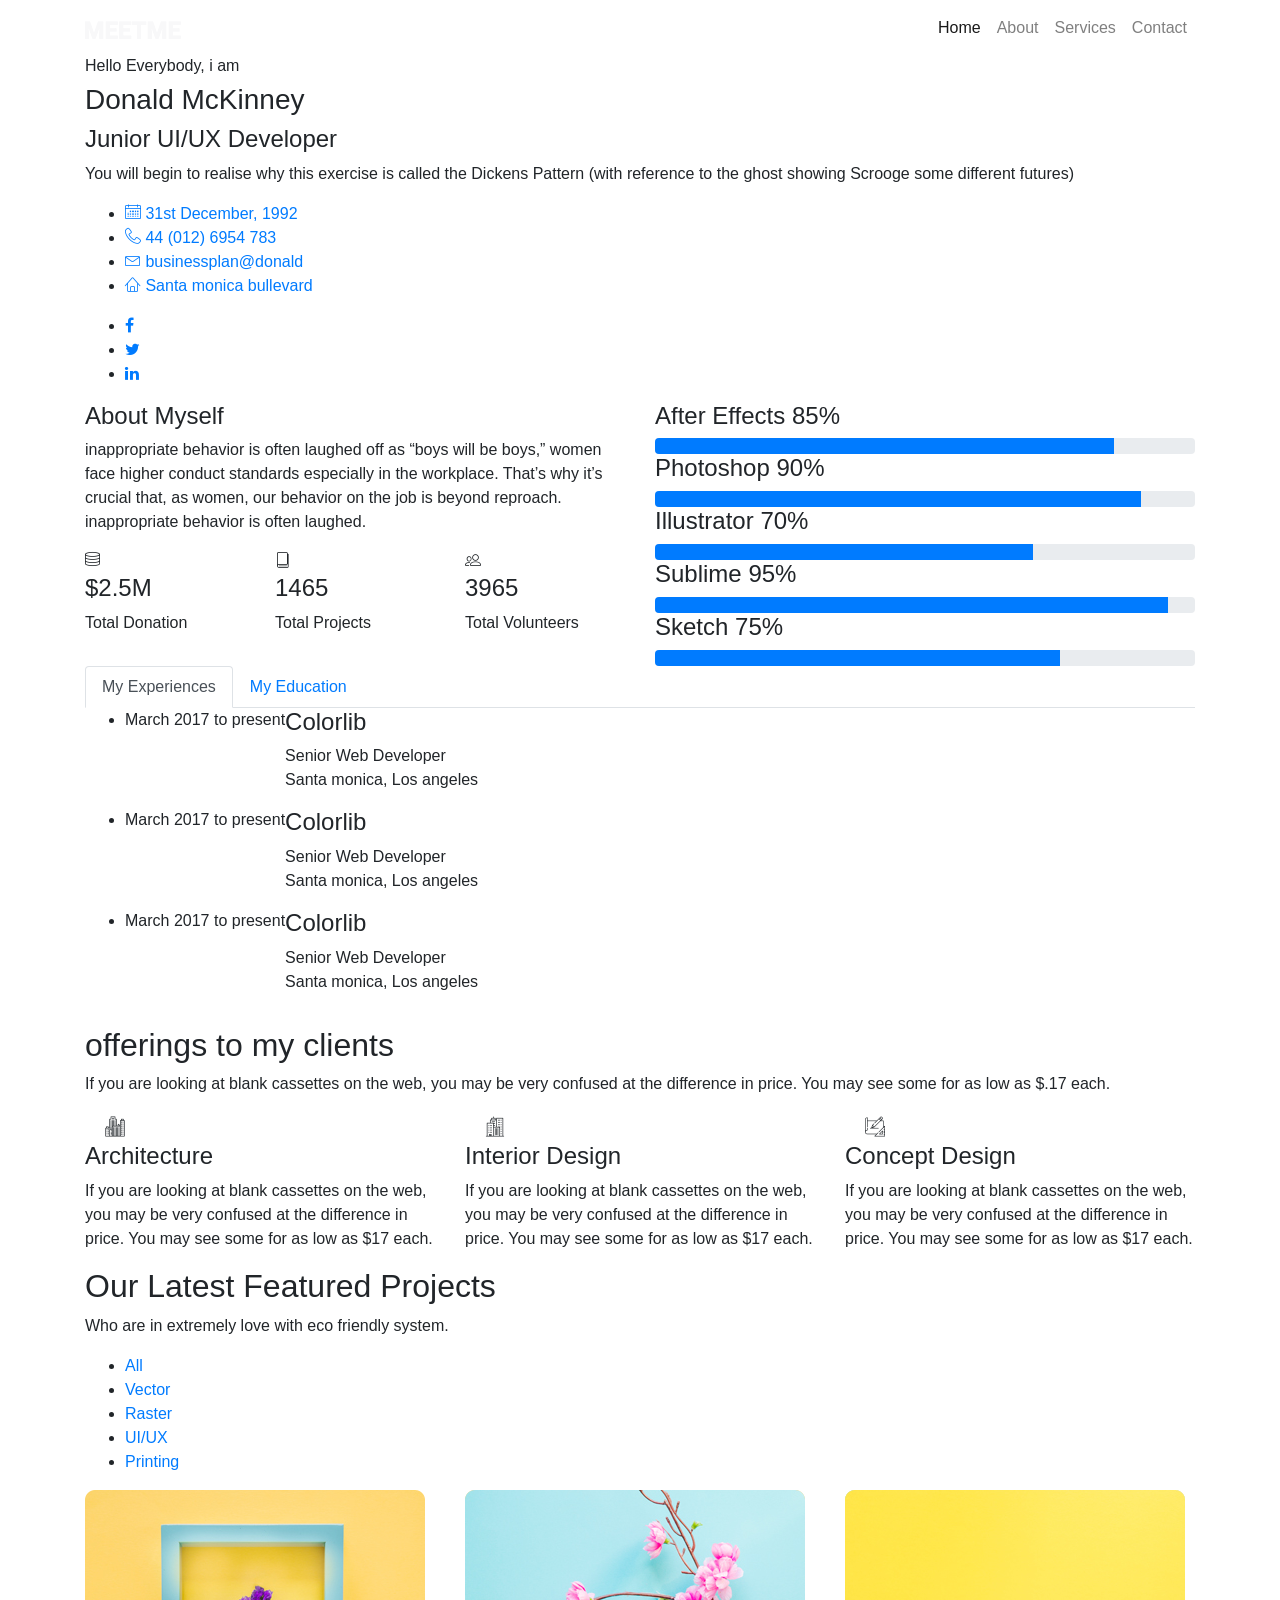
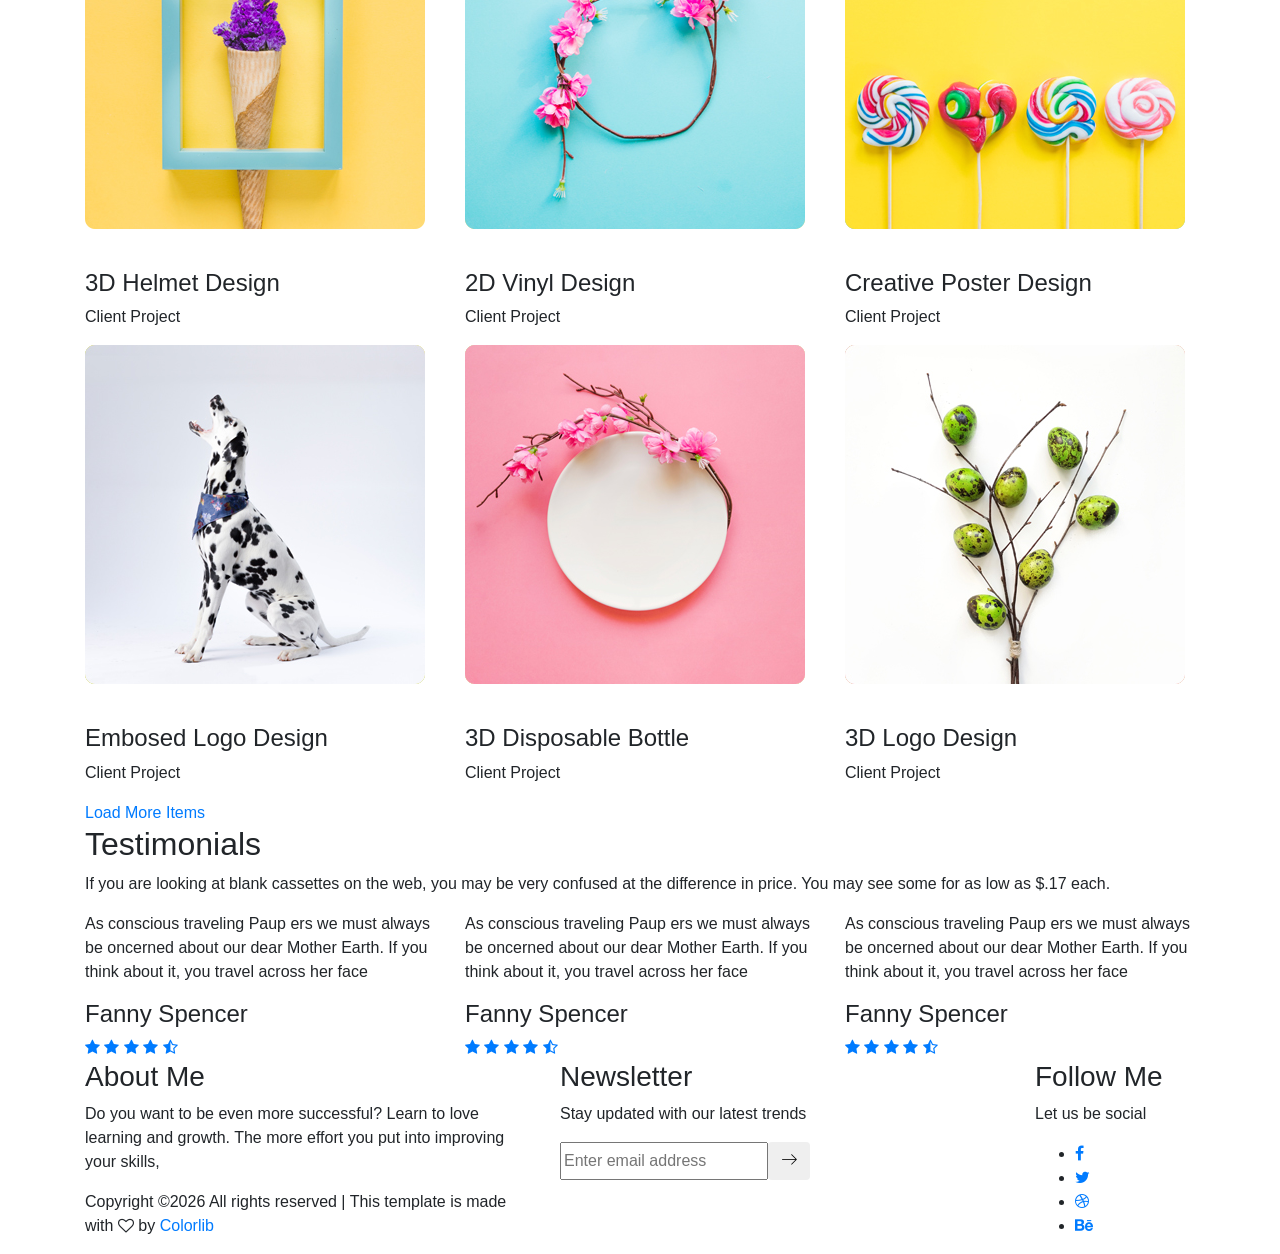
==== index.html @ c8b2354e "First commit : my portfolio" ====
<!doctype html>
<html lang="en">
    <head>
        <!-- Required meta tags -->
        <meta charset="utf-8">
        <meta name="viewport" content="width=device-width, initial-scale=1, shrink-to-fit=no">
        <link rel="icon" href="img/favicon.png" type="image/png">
        <title>MeetMe Personal</title>
        <!-- Bootstrap CSS -->
        <link rel="stylesheet" href="css/bootstrap.css">
        <link rel="stylesheet" href="vendors/linericon/style.css">
        <link rel="stylesheet" href="css/font-awesome.min.css">
        <link rel="stylesheet" href="vendors/owl-carousel/owl.carousel.min.css">
        <link rel="stylesheet" href="vendors/lightbox/simpleLightbox.css">
        <link rel="stylesheet" href="vendors/nice-select/css/nice-select.css">
        <link rel="stylesheet" href="vendors/animate-css/animate.css">
        <link rel="stylesheet" href="vendors/popup/magnific-popup.css">
        <link rel="stylesheet" href="vendors/flaticon/flaticon.css">
        <!-- main css -->
        <link rel="stylesheet" href="css/style.css">
        <link rel="stylesheet" href="css/responsive.css">
    </head>
    <body>
        
        <!--================Header Menu Area =================-->
        <header class="header_area">
            <div class="main_menu">
            	<nav class="navbar navbar-expand-lg navbar-light">
					<div class="container box_1620">
						<!-- Brand and toggle get grouped for better mobile display -->
						<a class="navbar-brand logo_h" href="index.html"><img src="img/logo.png" alt=""></a>
						<button class="navbar-toggler" type="button" data-toggle="collapse" data-target="#navbarSupportedContent" aria-controls="navbarSupportedContent" aria-expanded="false" aria-label="Toggle navigation">
							<span class="icon-bar"></span>
							<span class="icon-bar"></span>
							<span class="icon-bar"></span>
						</button>
						<!-- Collect the nav links, forms, and other content for toggling -->
						<div class="collapse navbar-collapse offset" id="navbarSupportedContent">
							<ul class="nav navbar-nav menu_nav ml-auto">
								<li class="nav-item active"><a class="nav-link" href="index.html">Home</a></li> 
								<li class="nav-item"><a class="nav-link" href="about-us.html">About</a></li> 
								<li class="nav-item"><a class="nav-link" href="services.html">Services</a></li> 
								<!-- FIXME IN PHASE TWO -->
								<!-- <li class="nav-item submenu dropdown">
									<a href="#" class="nav-link dropdown-toggle" data-toggle="dropdown" role="button" aria-haspopup="true" aria-expanded="false">Pages</a>
									<ul class="dropdown-menu">
										<li class="nav-item"><a class="nav-link" href="portfolio.html">Portfolio</a></li>
										<li class="nav-item"><a class="nav-link" href="elements.html">Elements</a></li>
									</ul>
								</li> 
								<li class="nav-item submenu dropdown">
									<a href="#" class="nav-link dropdown-toggle" data-toggle="dropdown" role="button" aria-haspopup="true" aria-expanded="false">Blog</a>
									<ul class="dropdown-menu">
										<li class="nav-item"><a class="nav-link" href="blog.html">Blog</a></li>
										<li class="nav-item"><a class="nav-link" href="single-blog.html">Blog Details</a></li>
									</ul>
								</li>  -->
								<li class="nav-item"><a class="nav-link" href="contact.html">Contact</a></li>
							</ul>
						</div> 
					</div>
            	</nav>
            </div>
        </header>
        <!--================Header Menu Area =================-->
        
        <!--================Home Banner Area =================-->
        <section class="home_banner_area">
           	<div class="container box_1620">
           		<div class="banner_inner d-flex align-items-center">
					<div class="banner_content">
						<div class="media">
							<div class="d-flex">
								<img src="img/personal.jpg" alt="">
							</div>
							<div class="media-body">
								<div class="personal_text">
									<h6>Hello Everybody, i am</h6>
									<h3>Donald McKinney</h3>
									<h4>Junior UI/UX Developer</h4>
									<p>You will begin to realise why this exercise is called the Dickens Pattern (with reference to the ghost showing Scrooge some different futures)</p>
									<ul class="list basic_info">
										<li><a href="#"><i class="lnr lnr-calendar-full"></i> 31st December, 1992</a></li>
										<li><a href="#"><i class="lnr lnr-phone-handset"></i> 44 (012) 6954 783</a></li>
										<li><a href="#"><i class="lnr lnr-envelope"></i> businessplan@donald</a></li>
										<li><a href="#"><i class="lnr lnr-home"></i> Santa monica bullevard</a></li>
									</ul>
									<ul class="list personal_social">
										<li><a href="#"><i class="fa fa-facebook"></i></a></li>
										<li><a href="#"><i class="fa fa-twitter"></i></a></li>
										<li><a href="#"><i class="fa fa-linkedin"></i></a></li>
									</ul>
								</div>
							</div>
						</div>
					</div>
				</div>
            </div>
        </section>
        <!--================End Home Banner Area =================-->
        
        <!--================Welcome Area =================-->
        <section class="welcome_area p_120">
        	<div class="container">
        		<div class="row welcome_inner">
        			<div class="col-lg-6">
        				<div class="welcome_text">
        					<h4>About Myself</h4>
        					<p>inappropriate behavior is often laughed off as “boys will be boys,” women face higher conduct standards especially in the workplace. That’s why it’s crucial that, as women, our behavior on the job is beyond reproach. inappropriate behavior is often laughed.</p>
        					<div class="row">
        						<div class="col-md-4">
        							<div class="wel_item">
        								<i class="lnr lnr-database"></i>
        								<h4>$2.5M</h4>
        								<p>Total Donation</p>
        							</div>
        						</div>
        						<div class="col-md-4">
        							<div class="wel_item">
        								<i class="lnr lnr-book"></i>
        								<h4>1465</h4>
        								<p>Total Projects</p>
        							</div>
        						</div>
        						<div class="col-md-4">
        							<div class="wel_item">
        								<i class="lnr lnr-users"></i>
        								<h4>3965</h4>
        								<p>Total Volunteers</p>
        							</div>
        						</div>
        					</div>
        				</div>
        			</div>
        			<div class="col-lg-6">
        				<div class="tools_expert">
        					<div class="skill_main">
								<div class="skill_item">
									<h4>After Effects <span class="counter">85</span>%</h4>
									<div class="progress_br">
										<div class="progress">
											<div class="progress-bar" role="progressbar" aria-valuenow="85" aria-valuemin="0" aria-valuemax="100"></div>
										</div>
									</div>
								</div>
								<div class="skill_item">
									<h4>Photoshop <span class="counter">90</span>%</h4>
									<div class="progress_br">
										<div class="progress">
											<div class="progress-bar" role="progressbar" aria-valuenow="90" aria-valuemin="0" aria-valuemax="100"></div>
										</div>
									</div>
								</div>
								<div class="skill_item">
									<h4>Illustrator <span class="counter">70</span>%</h4>
									<div class="progress_br">
										<div class="progress">
											<div class="progress-bar" role="progressbar" aria-valuenow="70" aria-valuemin="0" aria-valuemax="100"></div>
										</div>
									</div>
								</div>
								<div class="skill_item">
									<h4>Sublime <span class="counter">95</span>%</h4>
									<div class="progress_br">
										<div class="progress">
											<div class="progress-bar" role="progressbar" aria-valuenow="95" aria-valuemin="0" aria-valuemax="100"></div>
										</div>
									</div>
								</div>
								<div class="skill_item">
									<h4>Sketch <span class="counter">75</span>%</h4>
									<div class="progress_br">
										<div class="progress">
											<div class="progress-bar" role="progressbar" aria-valuenow="75" aria-valuemin="0" aria-valuemax="100"></div>
										</div>
									</div>
								</div>
							</div>
        				</div>
        			</div>
        		</div>
        	</div>
        </section>
        <!--================End Welcome Area =================-->
        
        <!--================My Tabs Area =================-->
        <section class="mytabs_area p_120">
        	<div class="container">
        		<div class="tabs_inner">
					<ul class="nav nav-tabs" id="myTab" role="tablist">
						<li class="nav-item">
							<a class="nav-link active" id="home-tab" data-toggle="tab" href="#home" role="tab" aria-controls="home" aria-selected="true">My Experiences</a>
						</li>
						<li class="nav-item">
							<a class="nav-link" id="profile-tab" data-toggle="tab" href="#profile" role="tab" aria-controls="profile" aria-selected="false">My Education</a>
						</li>
					</ul>
					<div class="tab-content" id="myTabContent">
						<div class="tab-pane fade show active" id="home" role="tabpanel" aria-labelledby="home-tab">
							<ul class="list">
								<li>
									<span></span>
									<div class="media">
										<div class="d-flex">
											<p>March 2017 to present</p>
										</div>
										<div class="media-body">
											<h4>Colorlib</h4>
											<p>Senior Web Developer <br />Santa monica, Los angeles</p>
										</div>
									</div>
								</li>
								<li>
									<span></span>
									<div class="media">
										<div class="d-flex">
											<p>March 2017 to present</p>
										</div>
										<div class="media-body">
											<h4>Colorlib</h4>
											<p>Senior Web Developer <br />Santa monica, Los angeles</p>
										</div>
									</div>
								</li>
								<li>
								<span></span>
									<div class="media">
										<div class="d-flex">
											<p>March 2017 to present</p>
										</div>
										<div class="media-body">
											<h4>Colorlib</h4>
											<p>Senior Web Developer <br />Santa monica, Los angeles</p>
										</div>
									</div>
								</li>
							</ul>
						</div>
						<div class="tab-pane fade" id="profile" role="tabpanel" aria-labelledby="profile-tab">
							<ul class="list">
								<li>
									<span></span>
									<div class="media">
										<div class="d-flex">
											<p>March 2017 to present</p>
										</div>
										<div class="media-body">
											<h4>Colorlib</h4>
											<p>Senior Web Developer <br />Santa monica, Los angeles</p>
										</div>
									</div>
								</li>
								<li>
									<span></span>
									<div class="media">
										<div class="d-flex">
											<p>March 2017 to present</p>
										</div>
										<div class="media-body">
											<h4>Colorlib</h4>
											<p>Senior Web Developer <br />Santa monica, Los angeles</p>
										</div>
									</div>
								</li>
								<li>
								<span></span>
									<div class="media">
										<div class="d-flex">
											<p>March 2017 to present</p>
										</div>
										<div class="media-body">
											<h4>Colorlib</h4>
											<p>Senior Web Developer <br />Santa monica, Los angeles</p>
										</div>
									</div>
								</li>
							</ul>
						</div>
					</div>
        		</div>
        	</div>
        </section>
        <!--================End My Tabs Area =================-->
        
        <!--================Feature Area =================-->
        <section class="feature_area p_120">
        	<div class="container">
        		<div class="main_title">
        			<h2>offerings to my clients</h2>
        			<p>If you are looking at blank cassettes on the web, you may be very confused at the difference in price. You may see some for as low as $.17 each.</p>
        		</div>
        		<div class="feature_inner row">
        			<div class="col-lg-4 col-md-6">
        				<div class="feature_item">
        					<i class="flaticon-city"></i>
        					<h4>Architecture</h4>
        					<p>If you are looking at blank cassettes on the web, you may be very confused at the difference in price. You may see some for as low as $17 each.</p>
        				</div>
        			</div>
        			<div class="col-lg-4 col-md-6">
        				<div class="feature_item">
        					<i class="flaticon-skyline"></i>
        					<h4>Interior Design</h4>
        					<p>If you are looking at blank cassettes on the web, you may be very confused at the difference in price. You may see some for as low as $17 each.</p>
        				</div>
        			</div>
        			<div class="col-lg-4 col-md-6">
        				<div class="feature_item">
        					<i class="flaticon-sketch"></i>
        					<h4>Concept Design</h4>
        					<p>If you are looking at blank cassettes on the web, you may be very confused at the difference in price. You may see some for as low as $17 each.</p>
        				</div>
        			</div>
        		</div>
        	</div>
        </section>
        <!--================End Feature Area =================-->
        
        <!--================Home Gallery Area =================-->
        <section class="home_gallery_area p_120">
        	<div class="container">
        		<div class="main_title">
        			<h2>Our Latest Featured Projects</h2>
        			<p>Who are in extremely love with eco friendly system.</p>
        		</div>
        		<div class="isotope_fillter">
        			<ul class="gallery_filter list">
						<li class="active" data-filter="*"><a href="#">All</a></li>
						<li data-filter=".brand"><a href="#">Vector</a></li>
						<li data-filter=".manipul"><a href="#">Raster</a></li>
						<li data-filter=".creative"><a href="#">UI/UX</a></li>
						<li data-filter=".design"><a href="#">Printing</a></li>
					</ul>
        		</div>
        	</div>
        	<div class="container">
        		<div class="gallery_f_inner row imageGallery1">
        			<div class="col-lg-4 col-md-4 col-sm-6 brand manipul design print">
        				<div class="h_gallery_item">
        					<div class="g_img_item">
        						<img class="img-fluid" src="img/gallery/project-1.jpg" alt="">
        						<a class="light" href="img/gallery/project-1.jpg"><img src="img/gallery/icon.png" alt=""></a>
        					</div>
        					<div class="g_item_text">
        						<h4>3D Helmet Design</h4>
        						<p>Client Project</p>
        					</div>
        				</div>
        			</div>
        			<div class="col-lg-4 col-md-4 col-sm-6 brand manipul creative">
        				<div class="h_gallery_item">
        					<div class="g_img_item">
        						<img class="img-fluid" src="img/gallery/project-2.jpg" alt="">
        						<a class="light" href="img/gallery/project-2.jpg"><img src="img/gallery/icon.png" alt=""></a>
        					</div>
        					<div class="g_item_text">
        						<h4>2D Vinyl Design</h4>
        						<p>Client Project</p>
        					</div>
        				</div>
        			</div>
        			<div class="col-lg-4 col-md-4 col-sm-6 manipul creative design print">
        				<div class="h_gallery_item">
        					<div class="g_img_item">
        						<img class="img-fluid" src="img/gallery/project-3.jpg" alt="">
        						<a class="light" href="img/gallery/project-3.jpg"><img src="img/gallery/icon.png" alt=""></a>
        					</div>
        					<div class="g_item_text">
        						<h4>Creative Poster Design</h4>
        						<p>Client Project</p>
        					</div>
        				</div>
        			</div>
        			<div class="col-lg-4 col-md-4 col-sm-6 brand creative print">
        				<div class="h_gallery_item">
        					<div class="g_img_item">
        						<img class="img-fluid" src="img/gallery/project-4.jpg" alt="">
        						<a class="light" href="img/gallery/project-4.jpg"><img src="img/gallery/icon.png" alt=""></a>
        					</div>
        					<div class="g_item_text">
        						<h4>Embosed Logo Design</h4>
        						<p>Client Project</p>
        					</div>
        				</div>
        			</div>
        			<div class="col-lg-4 col-md-4 col-sm-6 brand manipul design">
        				<div class="h_gallery_item">
        					<div class="g_img_item">
        						<img class="img-fluid" src="img/gallery/project-5.jpg" alt="">
        						<a class="light" href="img/gallery/project-5.jpg"><img src="img/gallery/icon.png" alt=""></a>
        					</div>
        					<div class="g_item_text">
        						<h4>3D Disposable Bottle</h4>
        						<p>Client Project</p>
        					</div>
        				</div>
        			</div>
        			<div class="col-lg-4 col-md-4 col-sm-6 brand creative">
        				<div class="h_gallery_item">
        					<div class="g_img_item">
        						<img class="img-fluid" src="img/gallery/project-6.jpg" alt="">
        						<a class="light" href="img/gallery/project-6.jpg"><img src="img/gallery/icon.png" alt=""></a>
        					</div>
        					<div class="g_item_text">
        						<h4>3D Logo Design</h4>
        						<p>Client Project</p>
        					</div>
        				</div>
        			</div>
        		</div>
        		<div class="more_btn">
        			<a class="main_btn" href="#">Load More Items</a>
        		</div>
        	</div>
        </section>
        <!--================End Home Gallery Area =================-->
        
        <!--================Testimonials Area =================-->
        <section class="testimonials_area p_120">
        	<div class="container">
        		<div class="main_title">
        			<h2>Testimonials</h2>
        			<p>If you are looking at blank cassettes on the web, you may be very confused at the difference in price. You may see some for as low as $.17 each.</p>
        		</div>
        		<div class="testi_inner">
					<div class="testi_slider owl-carousel">
						<div class="item">
							<div class="testi_item">
								<p>As conscious traveling Paup ers we must always be oncerned about our dear Mother Earth. If you think about it, you travel across her face</p>
								<h4>Fanny Spencer</h4>
								<a href="#"><i class="fa fa-star"></i></a>
								<a href="#"><i class="fa fa-star"></i></a>
								<a href="#"><i class="fa fa-star"></i></a>
								<a href="#"><i class="fa fa-star"></i></a>
								<a href="#"><i class="fa fa-star-half-o"></i></a>
							</div>
						</div>
						<div class="item">
							<div class="testi_item">
								<p>As conscious traveling Paup ers we must always be oncerned about our dear Mother Earth. If you think about it, you travel across her face</p>
								<h4>Fanny Spencer</h4>
								<a href="#"><i class="fa fa-star"></i></a>
								<a href="#"><i class="fa fa-star"></i></a>
								<a href="#"><i class="fa fa-star"></i></a>
								<a href="#"><i class="fa fa-star"></i></a>
								<a href="#"><i class="fa fa-star-half-o"></i></a>
							</div>
						</div>
						<div class="item">
							<div class="testi_item">
								<p>As conscious traveling Paup ers we must always be oncerned about our dear Mother Earth. If you think about it, you travel across her face</p>
								<h4>Fanny Spencer</h4>
								<a href="#"><i class="fa fa-star"></i></a>
								<a href="#"><i class="fa fa-star"></i></a>
								<a href="#"><i class="fa fa-star"></i></a>
								<a href="#"><i class="fa fa-star"></i></a>
								<a href="#"><i class="fa fa-star-half-o"></i></a>
							</div>
						</div>
					</div>
        		</div>
        	</div>
        </section>
        <!--================End Testimonials Area =================-->
        
        <!--================Footer Area =================-->
        <footer class="footer_area p_120">
        	<div class="container">
        		<div class="row footer_inner">
        			<div class="col-lg-5 col-sm-6">
        				<aside class="f_widget ab_widget">
        					<div class="f_title">
        						<h3>About Me</h3>
        					</div>
        					<p>Do you want to be even more successful? Learn to love learning and growth. The more effort you put into improving your skills,</p>
        					<p><!-- Link back to Colorlib can't be removed. Template is licensed under CC BY 3.0. -->
Copyright &copy;<script>document.write(new Date().getFullYear());</script> All rights reserved | This template is made with <i class="fa fa-heart-o" aria-hidden="true"></i> by <a href="https://colorlib.com" target="_blank">Colorlib</a>
<!-- Link back to Colorlib can't be removed. Template is licensed under CC BY 3.0. --></p>
        				</aside>
        			</div>
        			<div class="col-lg-5 col-sm-6">
        				<aside class="f_widget news_widget">
        					<div class="f_title">
        						<h3>Newsletter</h3>
        					</div>
        					<p>Stay updated with our latest trends</p>
        					<div id="mc_embed_signup">
                                <form target="_blank" action="https://spondonit.us12.list-manage.com/subscribe/post?u=1462626880ade1ac87bd9c93a&amp;id=92a4423d01" method="get" class="subscribe_form relative">
                                	<div class="input-group d-flex flex-row">
                                        <input name="EMAIL" placeholder="Enter email address" onfocus="this.placeholder = ''" onblur="this.placeholder = 'Email Address '" required="" type="email">
                                        <button class="btn sub-btn"><span class="lnr lnr-arrow-right"></span></button>		
                                    </div>				
                                    <div class="mt-10 info"></div>
                                </form>
                            </div>
        				</aside>
        			</div>
        			<div class="col-lg-2">
        				<aside class="f_widget social_widget">
        					<div class="f_title">
        						<h3>Follow Me</h3>
        					</div>
        					<p>Let us be social</p>
        					<ul class="list">
        						<li><a href="#"><i class="fa fa-facebook"></i></a></li>
        						<li><a href="#"><i class="fa fa-twitter"></i></a></li>
        						<li><a href="#"><i class="fa fa-dribbble"></i></a></li>
        						<li><a href="#"><i class="fa fa-behance"></i></a></li>
        					</ul>
        				</aside>
        			</div>
        		</div>
        	</div>
        </footer>
        <!--================End Footer Area =================-->
        
        
        
        
        
        
        <!-- Optional JavaScript -->
        <!-- jQuery first, then Popper.js, then Bootstrap JS -->
        <script src="js/jquery-3.3.1.min.js"></script>
        <script src="js/popper.js"></script>
        <script src="js/bootstrap.min.js"></script>
        <script src="js/stellar.js"></script>
        <script src="vendors/lightbox/simpleLightbox.min.js"></script>
        <script src="vendors/nice-select/js/jquery.nice-select.min.js"></script>
        <script src="vendors/isotope/imagesloaded.pkgd.min.js"></script>
        <script src="vendors/isotope/isotope.pkgd.min.js"></script>
        <script src="vendors/owl-carousel/owl.carousel.min.js"></script>
        <script src="vendors/popup/jquery.magnific-popup.min.js"></script>
        <script src="js/jquery.ajaxchimp.min.js"></script>
        <script src="vendors/counter-up/jquery.waypoints.min.js"></script>
        <script src="vendors/counter-up/jquery.counterup.min.js"></script>
        <script src="js/mail-script.js"></script>
        <script src="js/theme.js"></script>
    </body>
</html>
---- vendors/linericon/style.css ----
@font-face {
	font-family: 'Linearicons-Free';
	src:url('fonts/Linearicons-Free.eot?w118d');
	src:url('fonts/Linearicons-Free.eot?#iefixw118d') format('embedded-opentype'),
		url('fonts/Linearicons-Free.woff2?w118d') format('woff2'),
		url('fonts/Linearicons-Free.woff?w118d') format('woff'),
		url('fonts/Linearicons-Free.ttf?w118d') format('truetype'),
		url('fonts/Linearicons-Free.svg?w118d#Linearicons-Free') format('svg');
	font-weight: normal;
	font-style: normal;
}

.lnr {
	font-family: 'Linearicons-Free';
	speak: none;
	font-style: normal;
	font-weight: normal;
	font-variant: normal;
	text-transform: none;
	line-height: 1;

	/* Better Font Rendering =========== */
	-webkit-font-smoothing: antialiased;
	-moz-osx-font-smoothing: grayscale;
}

.lnr-home:before {
	content: "\e800";
}
.lnr-apartment:before {
	content: "\e801";
}
.lnr-pencil:before {
	content: "\e802";
}
.lnr-magic-wand:before {
	content: "\e803";
}
.lnr-drop:before {
	content: "\e804";
}
.lnr-lighter:before {
	content: "\e805";
}
.lnr-poop:before {
	content: "\e806";
}
.lnr-sun:before {
	content: "\e807";
}
.lnr-moon:before {
	content: "\e808";
}
.lnr-cloud:before {
	content: "\e809";
}
.lnr-cloud-upload:before {
	content: "\e80a";
}
.lnr-cloud-download:before {
	content: "\e80b";
}
.lnr-cloud-sync:before {
	content: "\e80c";
}
.lnr-cloud-check:before {
	content: "\e80d";
}
.lnr-database:before {
	content: "\e80e";
}
.lnr-lock:before {
	content: "\e80f";
}
.lnr-cog:before {
	content: "\e810";
}
.lnr-trash:before {
	content: "\e811";
}
.lnr-dice:before {
	content: "\e812";
}
.lnr-heart:before {
	content: "\e813";
}
.lnr-star:before {
	content: "\e814";
}
.lnr-star-half:before {
	content: "\e815";
}
.lnr-star-empty:before {
	content: "\e816";
}
.lnr-flag:before {
	content: "\e817";
}
.lnr-envelope:before {
	content: "\e818";
}
.lnr-paperclip:before {
	content: "\e819";
}
.lnr-inbox:before {
	content: "\e81a";
}
.lnr-eye:before {
	content: "\e81b";
}
.lnr-printer:before {
	content: "\e81c";
}
.lnr-file-empty:before {
	content: "\e81d";
}
.lnr-file-add:before {
	content: "\e81e";
}
.lnr-enter:before {
	content: "\e81f";
}
.lnr-exit:before {
	content: "\e820";
}
.lnr-graduation-hat:before {
	content: "\e821";
}
.lnr-license:before {
	content: "\e822";
}
.lnr-music-note:before {
	content: "\e823";
}
.lnr-film-play:before {
	content: "\e824";
}
.lnr-camera-video:before {
	content: "\e825";
}
.lnr-camera:before {
	content: "\e826";
}
.lnr-picture:before {
	content: "\e827";
}
.lnr-book:before {
	content: "\e828";
}
.lnr-bookmark:before {
	content: "\e829";
}
.lnr-user:before {
	content: "\e82a";
}
.lnr-users:before {
	content: "\e82b";
}
.lnr-shirt:before {
	content: "\e82c";
}
.lnr-store:before {
	content: "\e82d";
}
.lnr-cart:before {
	content: "\e82e";
}
.lnr-tag:before {
	content: "\e82f";
}
.lnr-phone-handset:before {
	content: "\e830";
}
.lnr-phone:before {
	content: "\e831";
}
.lnr-pushpin:before {
	content: "\e832";
}
.lnr-map-marker:before {
	content: "\e833";
}
.lnr-map:before {
	content: "\e834";
}
.lnr-location:before {
	content: "\e835";
}
.lnr-calendar-full:before {
	content: "\e836";
}
.lnr-keyboard:before {
	content: "\e837";
}
.lnr-spell-check:before {
	content: "\e838";
}
.lnr-screen:before {
	content: "\e839";
}
.lnr-smartphone:before {
	content: "\e83a";
}
.lnr-tablet:before {
	content: "\e83b";
}
.lnr-laptop:before {
	content: "\e83c";
}
.lnr-laptop-phone:before {
	content: "\e83d";
}
.lnr-power-switch:before {
	content: "\e83e";
}
.lnr-bubble:before {
	content: "\e83f";
}
.lnr-heart-pulse:before {
	content: "\e840";
}
.lnr-construction:before {
	content: "\e841";
}
.lnr-pie-chart:before {
	content: "\e842";
}
.lnr-chart-bars:before {
	content: "\e843";
}
.lnr-gift:before {
	content: "\e844";
}
.lnr-diamond:before {
	content: "\e845";
}
.lnr-linearicons:before {
	content: "\e846";
}
.lnr-dinner:before {
	content: "\e847";
}
.lnr-coffee-cup:before {
	content: "\e848";
}
.lnr-leaf:before {
	content: "\e849";
}
.lnr-paw:before {
	content: "\e84a";
}
.lnr-rocket:before {
	content: "\e84b";
}
.lnr-briefcase:before {
	content: "\e84c";
}
.lnr-bus:before {
	content: "\e84d";
}
.lnr-car:before {
	content: "\e84e";
}
.lnr-train:before {
	content: "\e84f";
}
.lnr-bicycle:before {
	content: "\e850";
}
.lnr-wheelchair:before {
	content: "\e851";
}
.lnr-select:before {
	content: "\e852";
}
.lnr-earth:before {
	content: "\e853";
}
.lnr-smile:before {
	content: "\e854";
}
.lnr-sad:before {
	content: "\e855";
}
.lnr-neutral:before {
	content: "\e856";
}
.lnr-mustache:before {
	content: "\e857";
}
.lnr-alarm:before {
	content: "\e858";
}
.lnr-bullhorn:before {
	content: "\e859";
}
.lnr-volume-high:before {
	content: "\e85a";
}
.lnr-volume-medium:before {
	content: "\e85b";
}
.lnr-volume-low:before {
	content: "\e85c";
}
.lnr-volume:before {
	content: "\e85d";
}
.lnr-mic:before {
	content: "\e85e";
}
.lnr-hourglass:before {
	content: "\e85f";
}
.lnr-undo:before {
	content: "\e860";
}
.lnr-redo:before {
	content: "\e861";
}
.lnr-sync:before {
	content: "\e862";
}
.lnr-history:before {
	content: "\e863";
}
.lnr-clock:before {
	content: "\e864";
}
.lnr-download:before {
	content: "\e865";
}
.lnr-upload:before {
	content: "\e866";
}
.lnr-enter-down:before {
	content: "\e867";
}
.lnr-exit-up:before {
	content: "\e868";
}
.lnr-bug:before {
	content: "\e869";
}
.lnr-code:before {
	content: "\e86a";
}
.lnr-link:before {
	content: "\e86b";
}
.lnr-unlink:before {
	content: "\e86c";
}
.lnr-thumbs-up:before {
	content: "\e86d";
}
.lnr-thumbs-down:before {
	content: "\e86e";
}
.lnr-magnifier:before {
	content: "\e86f";
}
.lnr-cross:before {
	content: "\e870";
}
.lnr-menu:before {
	content: "\e871";
}
.lnr-list:before {
	content: "\e872";
}
.lnr-chevron-up:before {
	content: "\e873";
}
.lnr-chevron-down:before {
	content: "\e874";
}
.lnr-chevron-left:before {
	content: "\e875";
}
.lnr-chevron-right:before {
	content: "\e876";
}
.lnr-arrow-up:before {
	content: "\e877";
}
.lnr-arrow-down:before {
	content: "\e878";
}
.lnr-arrow-left:before {
	content: "\e879";
}
.lnr-arrow-right:before {
	content: "\e87a";
}
.lnr-move:before {
	content: "\e87b";
}
.lnr-warning:before {
	content: "\e87c";
}
.lnr-question-circle:before {
	content: "\e87d";
}
.lnr-menu-circle:before {
	content: "\e87e";
}
.lnr-checkmark-circle:before {
	content: "\e87f";
}
.lnr-cross-circle:before {
	content: "\e880";
}
.lnr-plus-circle:before {
	content: "\e881";
}
.lnr-circle-minus:before {
	content: "\e882";
}
.lnr-arrow-up-circle:before {
	content: "\e883";
}
.lnr-arrow-down-circle:before {
	content: "\e884";
}
.lnr-arrow-left-circle:before {
	content: "\e885";
}
.lnr-arrow-right-circle:before {
	content: "\e886";
}
.lnr-chevron-up-circle:before {
	content: "\e887";
}
.lnr-chevron-down-circle:before {
	content: "\e888";
}
.lnr-chevron-left-circle:before {
	content: "\e889";
}
.lnr-chevron-right-circle:before {
	content: "\e88a";
}
.lnr-crop:before {
	content: "\e88b";
}
.lnr-frame-expand:before {
	content: "\e88c";
}
.lnr-frame-contract:before {
	content: "\e88d";
}
.lnr-layers:before {
	content: "\e88e";
}
.lnr-funnel:before {
	content: "\e88f";
}
.lnr-text-format:before {
	content: "\e890";
}
.lnr-text-format-remove:before {
	content: "\e891";
}
.lnr-text-size:before {
	content: "\e892";
}
.lnr-bold:before {
	content: "\e893";
}
.lnr-italic:before {
	content: "\e894";
}
.lnr-underline:before {
	content: "\e895";
}
.lnr-strikethrough:before {
	content: "\e896";
}
.lnr-highlight:before {
	content: "\e897";
}
.lnr-text-align-left:before {
	content: "\e898";
}
.lnr-text-align-center:before {
	content: "\e899";
}
.lnr-text-align-right:before {
	content: "\e89a";
}
.lnr-text-align-justify:before {
	content: "\e89b";
}
.lnr-line-spacing:before {
	content: "\e89c";
}
.lnr-indent-increase:before {
	content: "\e89d";
}
.lnr-indent-decrease:before {
	content: "\e89e";
}
.lnr-pilcrow:before {
	content: "\e89f";
}
.lnr-direction-ltr:before {
	content: "\e8a0";
}
.lnr-direction-rtl:before {
	content: "\e8a1";
}
.lnr-page-break:before {
	content: "\e8a2";
}
.lnr-sort-alpha-asc:before {
	content: "\e8a3";
}
.lnr-sort-amount-asc:before {
	content: "\e8a4";
}
.lnr-hand:before {
	content: "\e8a5";
}
.lnr-pointer-up:before {
	content: "\e8a6";
}
.lnr-pointer-right:before {
	content: "\e8a7";
}
.lnr-pointer-down:before {
	content: "\e8a8";
}
.lnr-pointer-left:before {
	content: "\e8a9";
}
---- vendors/nice-select/css/nice-select.css ----
.nice-select {
  -webkit-tap-highlight-color: transparent;
  background-color: #fff;
  border-radius: 5px;
  border: solid 1px #e8e8e8;
  box-sizing: border-box;
  clear: both;
  cursor: pointer;
  display: block;
  float: left;
  font-family: inherit;
  font-size: 14px;
  font-weight: normal;
  height: 42px;
  line-height: 40px;
  outline: none;
  padding-left: 18px;
  padding-right: 30px;
  position: relative;
  text-align: left !important;
  -webkit-transition: all 0.2s ease-in-out;
  transition: all 0.2s ease-in-out;
  -webkit-user-select: none;
     -moz-user-select: none;
      -ms-user-select: none;
          user-select: none;
  white-space: nowrap;
  width: auto; }
  .nice-select:hover {
    border-color: #dbdbdb; }
  .nice-select:active, .nice-select.open, .nice-select:focus {
    border-color: #999; }
  .nice-select:after {
    border-bottom: 2px solid #999;
    border-right: 2px solid #999;
    content: '';
    display: block;
    height: 5px;
    margin-top: -4px;
    pointer-events: none;
    position: absolute;
    right: 12px;
    top: 50%;
    -webkit-transform-origin: 66% 66%;
        -ms-transform-origin: 66% 66%;
            transform-origin: 66% 66%;
    -webkit-transform: rotate(45deg);
        -ms-transform: rotate(45deg);
            transform: rotate(45deg);
    -webkit-transition: all 0.15s ease-in-out;
    transition: all 0.15s ease-in-out;
    width: 5px; }
  .nice-select.open:after {
    -webkit-transform: rotate(-135deg);
        -ms-transform: rotate(-135deg);
            transform: rotate(-135deg); }
  .nice-select.open .list {
    opacity: 1;
    pointer-events: auto;
    -webkit-transform: scale(1) translateY(0);
        -ms-transform: scale(1) translateY(0);
            transform: scale(1) translateY(0); }
  .nice-select.disabled {
    border-color: #ededed;
    color: #999;
    pointer-events: none; }
    .nice-select.disabled:after {
      border-color: #cccccc; }
  .nice-select.wide {
    width: 100%; }
    .nice-select.wide .list {
      left: 0 !important;
      right: 0 !important; }
  .nice-select.right {
    float: right; }
    .nice-select.right .list {
      left: auto;
      right: 0; }
  .nice-select.small {
    font-size: 12px;
    height: 36px;
    line-height: 34px; }
    .nice-select.small:after {
      height: 4px;
      width: 4px; }
    .nice-select.small .option {
      line-height: 34px;
      min-height: 34px; }
  .nice-select .list {
    background-color: #fff;
    border-radius: 5px;
    box-shadow: 0 0 0 1px rgba(68, 68, 68, 0.11);
    box-sizing: border-box;
    margin-top: 4px;
    opacity: 0;
    overflow: hidden;
    padding: 0;
    pointer-events: none;
    position: absolute;
    top: 100%;
    left: 0;
    -webkit-transform-origin: 50% 0;
        -ms-transform-origin: 50% 0;
            transform-origin: 50% 0;
    -webkit-transform: scale(0.75) translateY(-21px);
        -ms-transform: scale(0.75) translateY(-21px);
            transform: scale(0.75) translateY(-21px);
    -webkit-transition: all 0.2s cubic-bezier(0.5, 0, 0, 1.25), opacity 0.15s ease-out;
    transition: all 0.2s cubic-bezier(0.5, 0, 0, 1.25), opacity 0.15s ease-out;
    z-index: 9; }
    .nice-select .list:hover .option:not(:hover) {
      background-color: transparent !important; }
  .nice-select .option {
    cursor: pointer;
    font-weight: 400;
    line-height: 40px;
    list-style: none;
    min-height: 40px;
    outline: none;
    padding-left: 18px;
    padding-right: 29px;
    text-align: left;
    -webkit-transition: all 0.2s;
    transition: all 0.2s; }
    .nice-select .option:hover, .nice-select .option.focus, .nice-select .option.selected.focus {
      background-color: #f6f6f6; }
    .nice-select .option.selected {
      font-weight: bold; }
    .nice-select .option.disabled {
      background-color: transparent;
      color: #999;
      cursor: default; }

.no-csspointerevents .nice-select .list {
  display: none; }

.no-csspointerevents .nice-select.open .list {
  display: block; }
---- vendors/flaticon/flaticon.css ----
/*
  	Flaticon icon font: Flaticon
  	Creation date: 26/06/2018 17:19
  	*/

@font-face {
  font-family: "Flaticon";
  src: url("./Flaticon.eot");
  src: url("./Flaticon.eot?#iefix") format("embedded-opentype"),
       url("./Flaticon.woff") format("woff"),
       url("./Flaticon.ttf") format("truetype"),
       url("./Flaticon.svg#Flaticon") format("svg");
  font-weight: normal;
  font-style: normal;
}

@media screen and (-webkit-min-device-pixel-ratio:0) {
  @font-face {
    font-family: "Flaticon";
    src: url("./Flaticon.svg#Flaticon") format("svg");
  }
}

[class^="flaticon-"]:before, [class*=" flaticon-"]:before,
[class^="flaticon-"]:after, [class*=" flaticon-"]:after {   
  font-family: Flaticon;
        font-size: 20px;
font-style: normal;
margin-left: 20px;
}

.flaticon-skyline:before { content: "\f100"; }
.flaticon-sketch:before { content: "\f101"; }
.flaticon-city:before { content: "\f102"; }
---- css/responsive.css ----
@media (max-width:1619px){
	/* Main Menu Area css
	============================================================================================ */
   .header_area .navbar .search {
		margin-left: 40px;
	}
	/* End Main Menu Area css
	============================================================================================ */
	.banner_area .box_1620 {
		border-radius: 0px;
	}
}
@media (max-width:1300px){
	.testimonials_area .owl-prev, .testimonials_area .owl-next {
		right: auto;
		left: 50%;
		transform: translateX(-50%);
		bottom: 25px;
		top: auto;
	}
	.testimonials_area .owl-prev{
		transform: rotate(90deg);
	}
	.testimonials_area .owl-next{
		transform: rotate(90deg);
		margin-left: -40px;
	}
}
@media (max-width:1199px){
	/* Main Menu Area css
	============================================================================================ */
	.header_area .navbar .nav .nav-item {
		margin-right: 28px;
	}
	/* End Main Menu Area css
	============================================================================================ */
	/* Home Banner Area css
	============================================================================================ */
	.home_banner_area {
		min-height: 728px;
		margin-bottom: 120px;
	}
	.home_banner_area .banner_inner {
		min-height: 650px;
	}
	.header_area .navbar .nav .nav-item.submenu ul {
		left: auto;
		right: 0px;
	}
	/* End Home Banner Area css
	============================================================================================ */
	.banner_content .media{
		display: block;
	}
	.home_banner_area .banner_content{
		max-width: 500px;
		margin: auto;
	}
	.home_banner_area .banner_inner .banner_content .media .d-flex {
		padding-right: 0px;
		display: block;
		width: 100%;
	}
	.home_banner_area .banner_inner .banner_content .media .d-flex img {
		width: 100%;
		height: 100%;
	}
	.home_banner_area .banner_inner .banner_content .media .media-body {
		margin-top: 30px;
	}
	.home_banner_area .box_1620 {
		bottom: -130px;
	}
	.profile_inner .personal_text {
		padding-left: 0px;
	}
	.home_banner_area.blog_banner .banner_inner{
		min-height: 728px;
	}
	.home_banner_area.blog_banner {
		margin-bottom: 0px;
	}
}

@media (max-width:991px){
	/* Main Menu Area css
	============================================================================================ */
    .navbar-toggler {
        border: none;
        border-radius: 0px;
        padding: 0px;
        cursor: pointer;
        margin-top: 27px;
        margin-bottom: 23px;
    }
	.header_area .navbar {
		background: #000;
	}
    .navbar-toggler[aria-expanded="false"] span:nth-child(2) {
		opacity: 1;
	}
	.navbar-toggler[aria-expanded="true"] span:nth-child(2) {
		opacity: 0;
	}
	.navbar-toggler[aria-expanded="true"] span:first-child {
		transform: rotate(-45deg);
		position: relative;
		top: 7.5px;
	}
	.navbar-toggler[aria-expanded="true"] span:last-child {
		transform: rotate(45deg);
		bottom: 6px;
		position: relative;
	}
	.navbar-toggler span{
		display: block;
		width: 25px;
		height: 3px;
		background: #fff;
		margin: auto;
		margin-bottom: 4px;
		transition: all 400ms linear;
		cursor: pointer;
	}
    .navbar .container{
        padding-left: 15px;
        padding-right: 15px;
    }
    .nav{
        padding: 0px 0px;
    }
	.header_area + section, .header_area + row, .header_area + div {
		margin-top: 117px;
	}
    .header_top .nav{
        padding: 0px;
    }
    .header_area .navbar .nav .nav-item .nav-link{
        line-height: 40px;
        margin-right: 0px;
        display: block;
		border-bottom: 1px solid #ededed33;
		border-radius: 0px;
    }
	.header_area.navbar_fixed .main_menu .navbar .nav .nav-item .nav-link {
		line-height: 40px;
	}
    .header_area .navbar .search{
        margin-left: 0px;
    }
	.header_area .navbar-collapse{
		max-height: 340px;
		overflow-y: scroll;
	}
	.header_area .navbar .nav .nav-item.submenu ul .nav-item .nav-link {
		padding: 0px 15px;
	}
	.header_area .navbar .nav .nav-item {
		margin-right: 0px;
	}
	.header_area + section, .header_area + row, .header_area + div {
		margin-top: 0px;
	}
	/* End Main Menu Area css
	============================================================================================ */
	/* Blog page Area css
	============================================================================================ */
	.categories_post img{
        width: 100%;
    }
	.categories_post {
		max-width: 360px;
		margin: 0 auto;
	}
	.blog_categorie_area .col-lg-4{
        margin-top: 30px;
    }
    .blog_area{
        padding-bottom: 80px;
    }
    .single-post-area .blog_right_sidebar{
        margin-top: 30px;
    }
	/* End Blog page Area css
	============================================================================================ */
	
	/* Contact Page Area css
	============================================================================================ */
	.contact_info{
		margin-bottom: 50px;
	}
	.c_details_list{
		margin-top: 30px;
	}
	/* End Contact page Area css
	============================================================================================ */
	.home_banner_area .donation_inner{
		margin-bottom: -30px;
	}
	.home_banner_area .dontation_item{
		max-width: 350px;
		margin: auto;
	}
	/* Footer Area css
	============================================================================================ */
	.footer-area .col-sm-6{
		margin-bottom: 30px;
	}
	.footer_area .f_widget{
		margin-bottom: 30px;
	}
	.footer_area .footer_inner{
		margin-bottom: -30px;
	}
	/* End End Footer Area css
	============================================================================================ */
	.welcome_text{
		margin-bottom: 30px;
	}
	.banner_area .box_1620 {
		bottom: -71px;
	}
	.banner_area {
		margin-bottom: 71px;
	}
	.profile_inner .personal_text {
		padding-top: 30px;
	}
}
@media (max-width:767px){
	.home_banner_area {
		min-height: 570px;
		margin-bottom: 120px;
	}
	.home_banner_area .banner_inner {
		min-height: 500px;
	}
	.home_banner_area .box_1620 {
		min-height: 500px;
	}
	.home_banner_area .banner_inner .banner_content {
		margin-top: 0px;
	}
	/* Blog Page Area css
	============================================================================================ */
    .blog_banner .banner_inner .blog_b_text h2 {
		font-size: 40px;
		line-height: 50px;
	}
	.blog_info.text-right{
		text-align: left !important;
		margin-bottom: 10px;
	}
	/* End Blog Page Area css
	============================================================================================ */
	.home_banner_area .banner_inner .banner_content h3 {
		font-size: 45px;
		line-height: 55px;
	}
	.home_banner_area .banner_inner .banner_content p br {
		display: none;
	}
	.home_banner_area .banner_inner .banner_content h3 span {
		line-height: 45px;
		padding-bottom: 0px;
		padding-top: 0px;
	}
	/* Footer Area css
	============================================================================================ */
	.footer-bottom{
		text-align: center;
	}
	.footer-bottom .footer-social {
		text-align: center;
		margin-top: 15px;
	}
	/* End End Footer Area css
	============================================================================================ */
	.service_inner .col-lg-3 {
		margin-bottom: 0px;
	}
	.service_img{
		max-width: 405px;
		margin: auto;
	}
	.service_inner .service_text {
		padding-top: 30px;
		padding-bottom: 30px;
		max-width: 405px;
		margin: 0px auto 0px;
	}
	.instagram_image a {
		flex: 0 0 33.33%;
		max-width: 33.33%;
	}
	.wel_item {
		margin-bottom: 30px;
	}
}
@media (max-width:600px){
	
}
@media (max-width:575px){
	.top_menu {
		display: none;
	}
	.header_area + section, .header_area + row, .header_area + div {
		margin-top: 0px;
	}
    /* Home Banner Area css
	============================================================================================ */
	.home_banner_area .banner_inner .banner_content h2 {
		font-size: 28px;
	}
	.home_banner_area {
		min-height: 570px;
	}
	.home_banner_area .banner_inner {
		min-height: 500px;
	}
	.blog_banner .banner_inner .blog_b_text {
		margin-top: 0px;
	}
	.home_banner_area .banner_inner .banner_content h5 {
		margin-top: 0px;
	}
	/* End Home Banner Area css
	============================================================================================ */
	.p_120 {
		padding-top: 70px;
		padding-bottom: 70px;
	}
	.main_title h2 {
		font-size: 25px;
	}
	/* Elements Area css
	============================================================================================ */
	.sample-text-area {
		padding: 70px 0 70px 0;
	}
	.generic-blockquote {
		padding: 30px 15px 30px 30px;
	}
	/* End Elements Area css
	============================================================================================ */
	
	/* Blog Page Area css
	============================================================================================ */
	.blog_details h2 {
		font-size: 20px;
		line-height: 30px;
	}
	.blog_banner .banner_inner .blog_b_text h2 {
		font-size: 28px;
		line-height: 38px;
	}
	/* End Blog Page Area css
	============================================================================================ */
	/* Footer Area css
	============================================================================================ */
	.footer-area {
		padding: 70px 0px;
	}
	/* End End Footer Area css
	============================================================================================ */
	.pad_top {
		padding-top: 70px;
	}
	.pad_bt {
		padding-bottom: 70px;
	}
	.home_banner_area .box_1620 {
		bottom: -71px;
		border-radius: 0px;
	}
	.home_banner_area {
		margin-bottom: 71px;
	}
	.tabs_inner .nav.nav-tabs li a {
		line-height: 42px;
		padding: 0px 18px;
	}
	.gallery_f_inner{
		max-width: 340px;
		margin: 0px auto -45px;
	}
	.blog_categorie_area {
		padding-top: 70px;
		padding-bottom: 70px;
	}
}

@media (max-width:480px){
	/* Main Menu Area css
	============================================================================================ */
	.header_area .navbar-collapse{
		max-height: 250px;
	}
	/* End Main Menu Area css
	============================================================================================ */
	
	/* Home Banner Area css
	============================================================================================ */
    .home_banner_area .banner_inner .banner_content {
		padding: 30px 15px;
		margin-top: 0px;
	}
	.banner_content .white_btn {
		display: block;
	}
	/* End Home Banner Area css
	============================================================================================ */
	.banner_area .banner_inner .banner_content h2 {
		font-size: 32px;
	}
	/* Blog Page Area css
	============================================================================================ */
	.comments-area .thumb {
		margin-right: 10px;
	}
	/* End Blog Page Area css
	============================================================================================ */
	.tabs_inner .tab-content .tab-pane .list::before {
		display: none;
	}
	.tabs_inner .tab-content .tab-pane .list li .media .d-flex {
		padding-right: 0px;
		padding-bottom: 18px;
	}
	.tabs_inner .tab-content .tab-pane .list li .media {
		display: block;
	}
	.tabs_inner .tab-content .tab-pane .list li span {
		display: none;
	}
	.tabs_inner .nav.nav-tabs {
		margin-bottom: 0px;
	}
	.isotope_fillter .gallery_filter li {
		margin-right: 17px;
	}
}
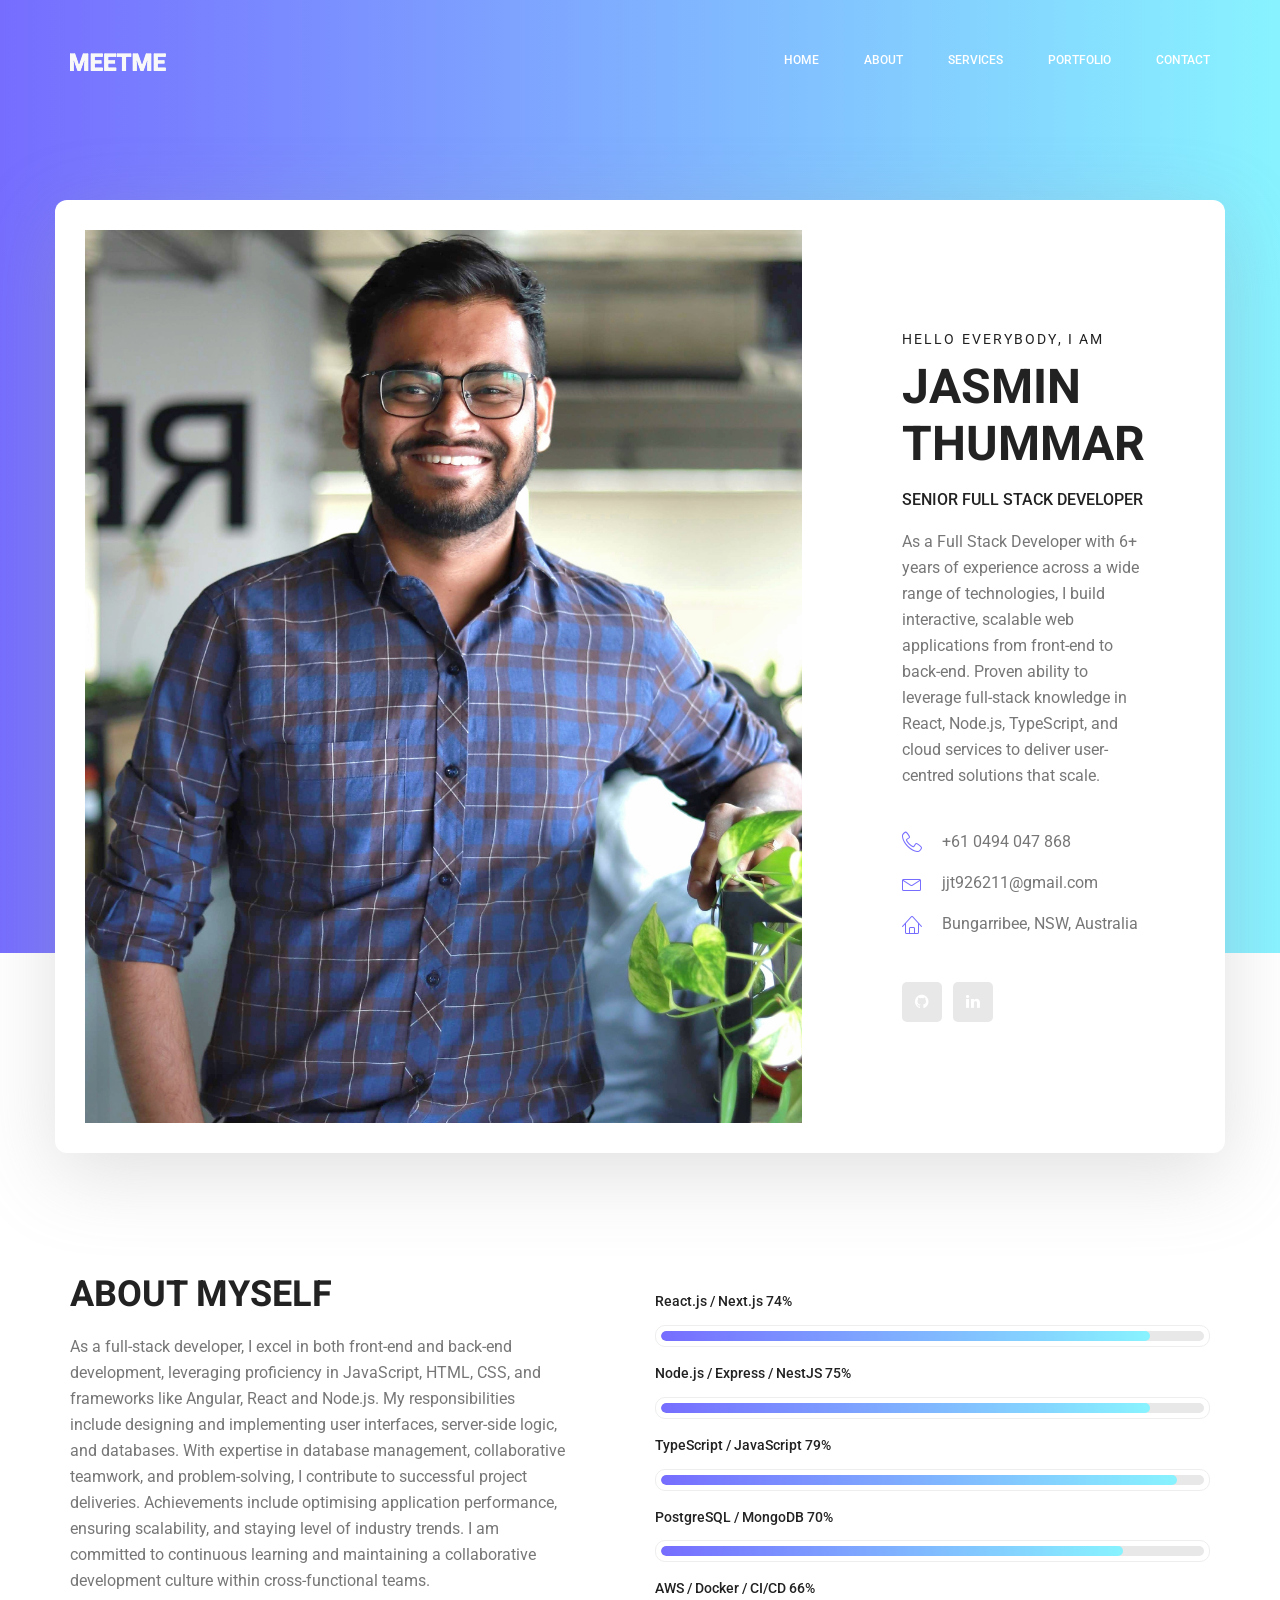
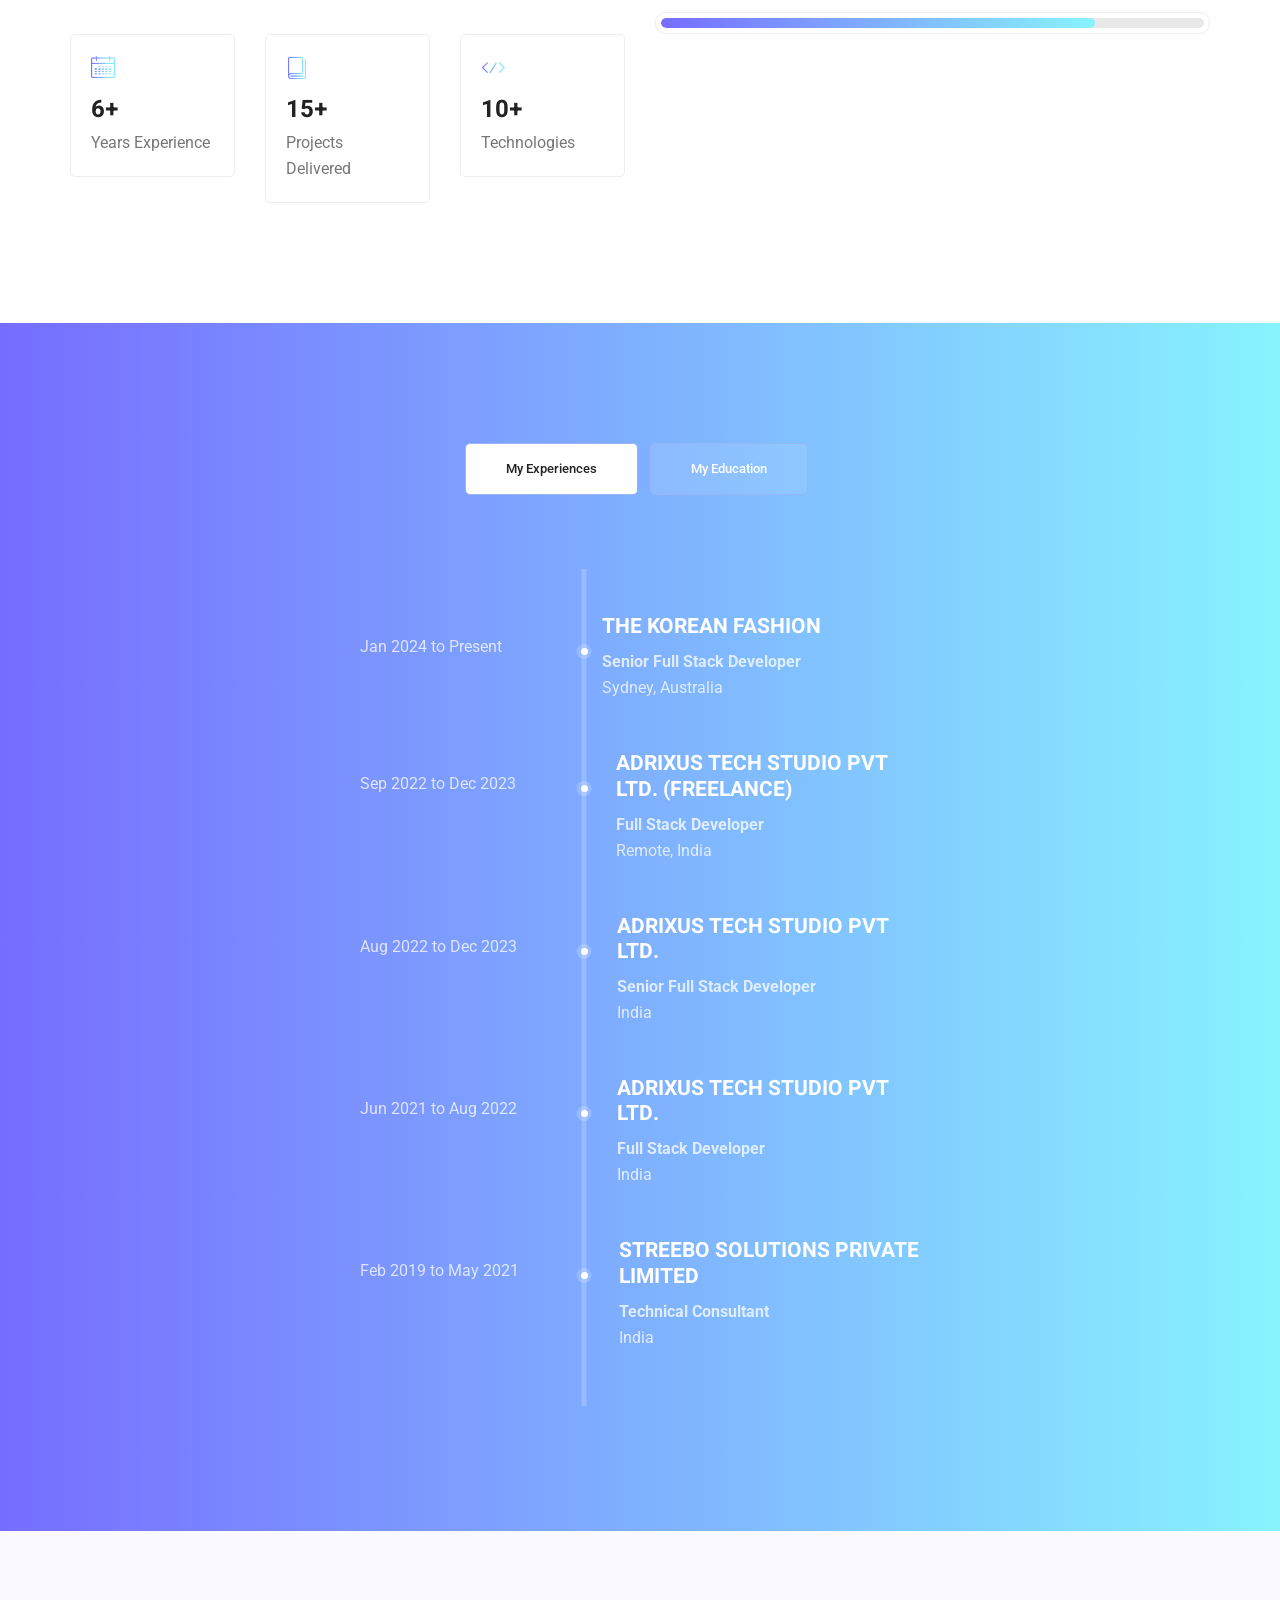
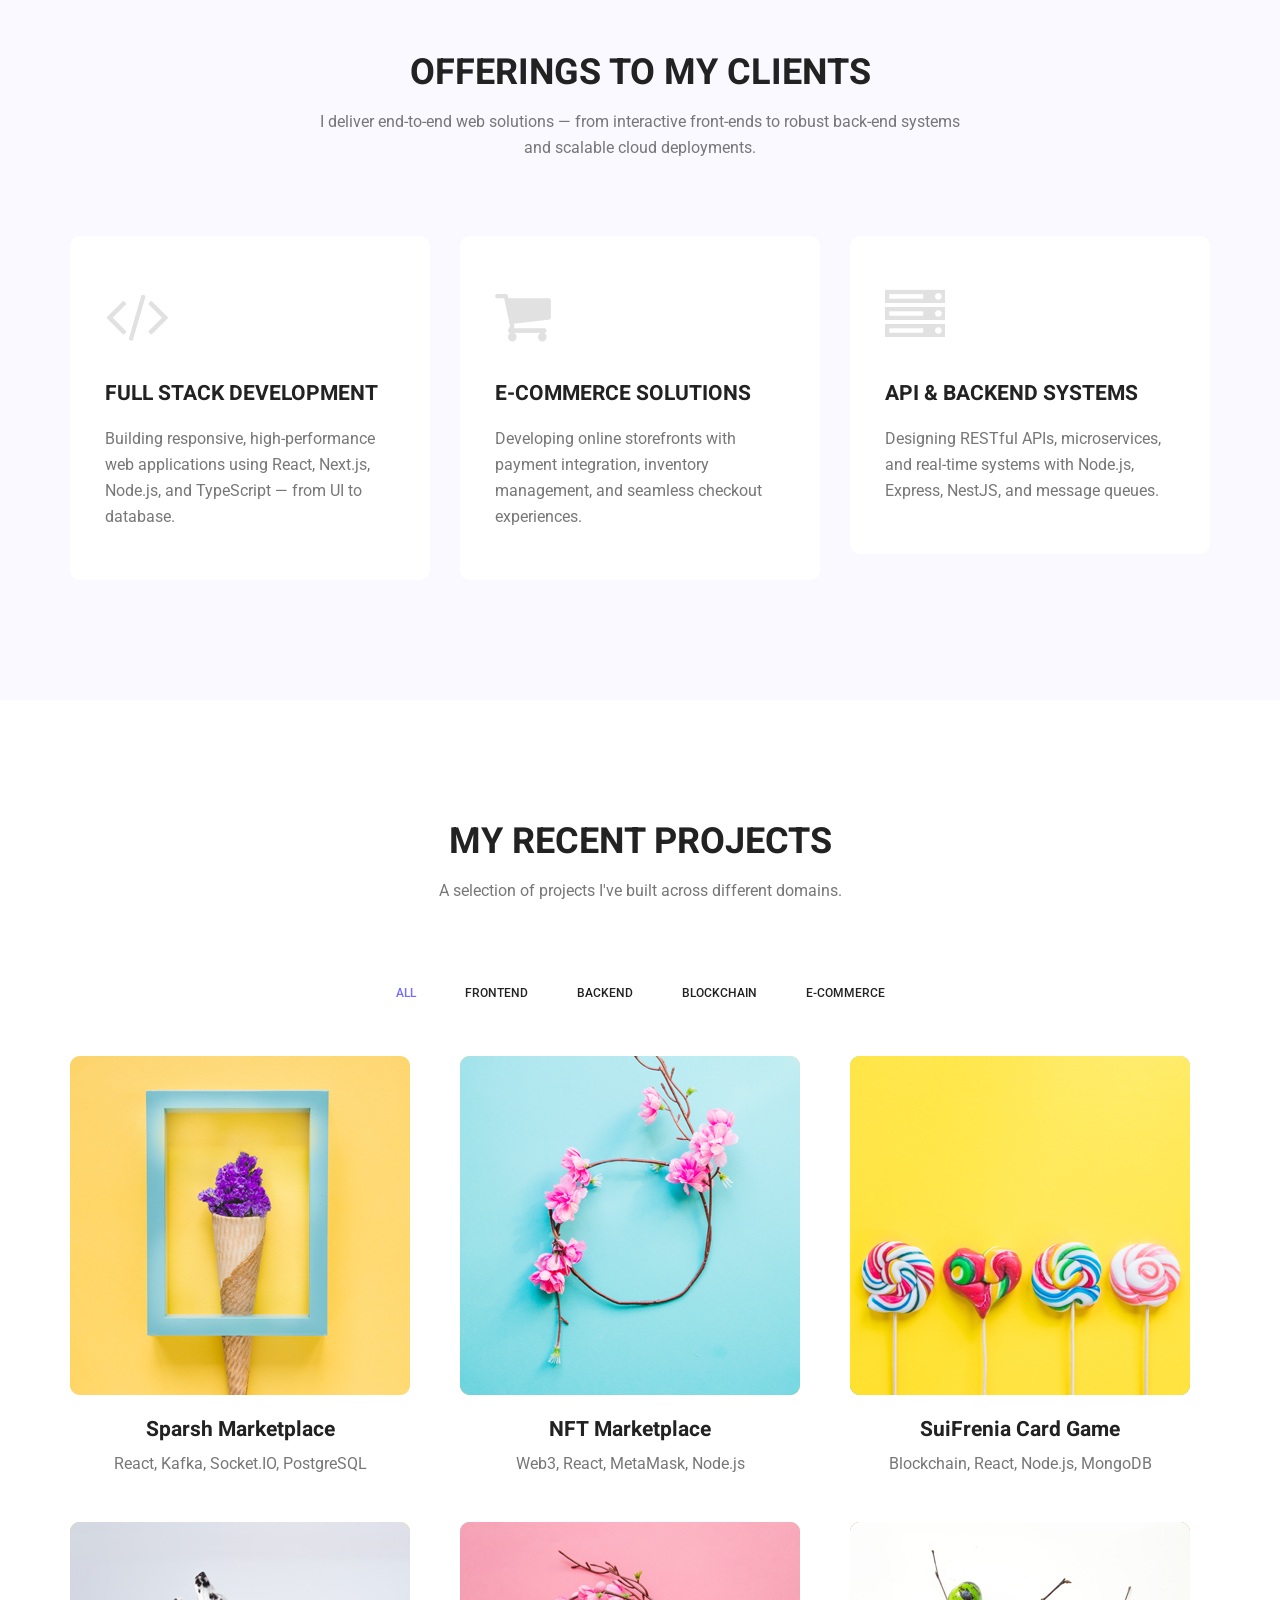
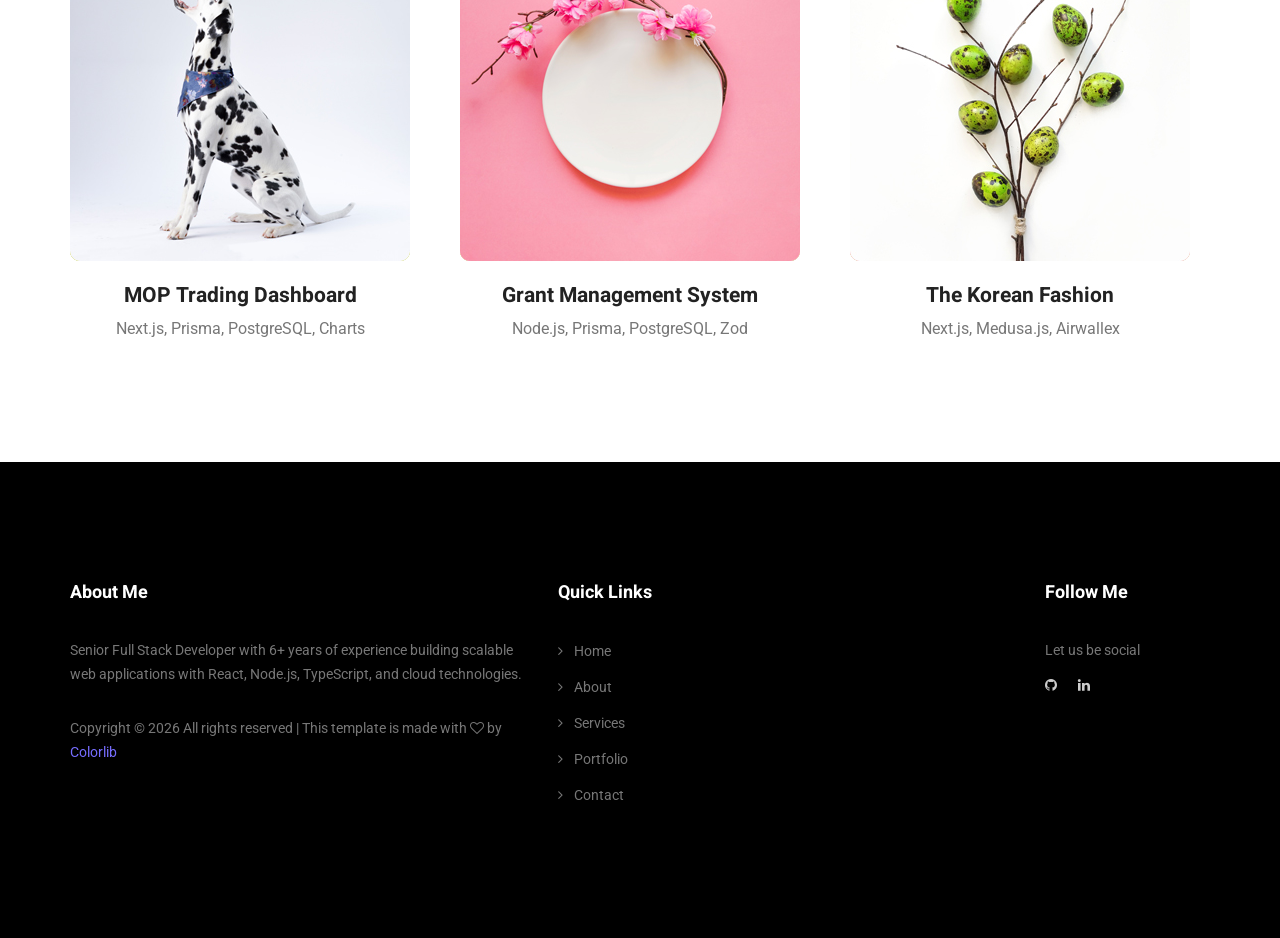
==== commit a517598d: "update portfolio" ====
--- a/index.html
+++ b/index.html
@@ -1,540 +1,663 @@
-<!doctype html>
+<!DOCTYPE html>
 <html lang="en">
-    <head>
-        <!-- Required meta tags -->
-        <meta charset="utf-8">
-        <meta name="viewport" content="width=device-width, initial-scale=1, shrink-to-fit=no">
-        <link rel="icon" href="img/favicon.png" type="image/png">
-        <title>MeetMe Personal</title>
-        <!-- Bootstrap CSS -->
-        <link rel="stylesheet" href="css/bootstrap.css">
-        <link rel="stylesheet" href="vendors/linericon/style.css">
-        <link rel="stylesheet" href="css/font-awesome.min.css">
-        <link rel="stylesheet" href="vendors/owl-carousel/owl.carousel.min.css">
-        <link rel="stylesheet" href="vendors/lightbox/simpleLightbox.css">
-        <link rel="stylesheet" href="vendors/nice-select/css/nice-select.css">
-        <link rel="stylesheet" href="vendors/animate-css/animate.css">
-        <link rel="stylesheet" href="vendors/popup/magnific-popup.css">
-        <link rel="stylesheet" href="vendors/flaticon/flaticon.css">
-        <!-- main css -->
-        <link rel="stylesheet" href="css/style.css">
-        <link rel="stylesheet" href="css/responsive.css">
-    </head>
-    <body>
-        
-        <!--================Header Menu Area =================-->
-        <header class="header_area">
-            <div class="main_menu">
-            	<nav class="navbar navbar-expand-lg navbar-light">
-					<div class="container box_1620">
-						<!-- Brand and toggle get grouped for better mobile display -->
-						<a class="navbar-brand logo_h" href="index.html"><img src="img/logo.png" alt=""></a>
-						<button class="navbar-toggler" type="button" data-toggle="collapse" data-target="#navbarSupportedContent" aria-controls="navbarSupportedContent" aria-expanded="false" aria-label="Toggle navigation">
-							<span class="icon-bar"></span>
-							<span class="icon-bar"></span>
-							<span class="icon-bar"></span>
-						</button>
-						<!-- Collect the nav links, forms, and other content for toggling -->
-						<div class="collapse navbar-collapse offset" id="navbarSupportedContent">
-							<ul class="nav navbar-nav menu_nav ml-auto">
-								<li class="nav-item active"><a class="nav-link" href="index.html">Home</a></li> 
-								<li class="nav-item"><a class="nav-link" href="about-us.html">About</a></li> 
-								<li class="nav-item"><a class="nav-link" href="services.html">Services</a></li> 
-								<!-- FIXME IN PHASE TWO -->
-								<!-- <li class="nav-item submenu dropdown">
-									<a href="#" class="nav-link dropdown-toggle" data-toggle="dropdown" role="button" aria-haspopup="true" aria-expanded="false">Pages</a>
-									<ul class="dropdown-menu">
-										<li class="nav-item"><a class="nav-link" href="portfolio.html">Portfolio</a></li>
-										<li class="nav-item"><a class="nav-link" href="elements.html">Elements</a></li>
-									</ul>
-								</li> 
-								<li class="nav-item submenu dropdown">
-									<a href="#" class="nav-link dropdown-toggle" data-toggle="dropdown" role="button" aria-haspopup="true" aria-expanded="false">Blog</a>
-									<ul class="dropdown-menu">
-										<li class="nav-item"><a class="nav-link" href="blog.html">Blog</a></li>
-										<li class="nav-item"><a class="nav-link" href="single-blog.html">Blog Details</a></li>
-									</ul>
-								</li>  -->
-								<li class="nav-item"><a class="nav-link" href="contact.html">Contact</a></li>
-							</ul>
-						</div> 
-					</div>
-            	</nav>
-            </div>
-        </header>
-        <!--================Header Menu Area =================-->
-        
-        <!--================Home Banner Area =================-->
-        <section class="home_banner_area">
-           	<div class="container box_1620">
-           		<div class="banner_inner d-flex align-items-center">
-					<div class="banner_content">
-						<div class="media">
-							<div class="d-flex">
-								<img src="img/personal.jpg" alt="">
-							</div>
-							<div class="media-body">
-								<div class="personal_text">
-									<h6>Hello Everybody, i am</h6>
-									<h3>Donald McKinney</h3>
-									<h4>Junior UI/UX Developer</h4>
-									<p>You will begin to realise why this exercise is called the Dickens Pattern (with reference to the ghost showing Scrooge some different futures)</p>
-									<ul class="list basic_info">
-										<li><a href="#"><i class="lnr lnr-calendar-full"></i> 31st December, 1992</a></li>
-										<li><a href="#"><i class="lnr lnr-phone-handset"></i> 44 (012) 6954 783</a></li>
-										<li><a href="#"><i class="lnr lnr-envelope"></i> businessplan@donald</a></li>
-										<li><a href="#"><i class="lnr lnr-home"></i> Santa monica bullevard</a></li>
-									</ul>
-									<ul class="list personal_social">
-										<li><a href="#"><i class="fa fa-facebook"></i></a></li>
-										<li><a href="#"><i class="fa fa-twitter"></i></a></li>
-										<li><a href="#"><i class="fa fa-linkedin"></i></a></li>
-									</ul>
-								</div>
-							</div>
-						</div>
-					</div>
-				</div>
-            </div>
-        </section>
-        <!--================End Home Banner Area =================-->
-        
-        <!--================Welcome Area =================-->
-        <section class="welcome_area p_120">
-        	<div class="container">
-        		<div class="row welcome_inner">
-        			<div class="col-lg-6">
-        				<div class="welcome_text">
-        					<h4>About Myself</h4>
-        					<p>inappropriate behavior is often laughed off as “boys will be boys,” women face higher conduct standards especially in the workplace. That’s why it’s crucial that, as women, our behavior on the job is beyond reproach. inappropriate behavior is often laughed.</p>
-        					<div class="row">
-        						<div class="col-md-4">
-        							<div class="wel_item">
-        								<i class="lnr lnr-database"></i>
-        								<h4>$2.5M</h4>
-        								<p>Total Donation</p>
-        							</div>
-        						</div>
-        						<div class="col-md-4">
-        							<div class="wel_item">
-        								<i class="lnr lnr-book"></i>
-        								<h4>1465</h4>
-        								<p>Total Projects</p>
-        							</div>
-        						</div>
-        						<div class="col-md-4">
-        							<div class="wel_item">
-        								<i class="lnr lnr-users"></i>
-        								<h4>3965</h4>
-        								<p>Total Volunteers</p>
-        							</div>
-        						</div>
-        					</div>
-        				</div>
-        			</div>
-        			<div class="col-lg-6">
-        				<div class="tools_expert">
-        					<div class="skill_main">
-								<div class="skill_item">
-									<h4>After Effects <span class="counter">85</span>%</h4>
-									<div class="progress_br">
-										<div class="progress">
-											<div class="progress-bar" role="progressbar" aria-valuenow="85" aria-valuemin="0" aria-valuemax="100"></div>
-										</div>
-									</div>
-								</div>
-								<div class="skill_item">
-									<h4>Photoshop <span class="counter">90</span>%</h4>
-									<div class="progress_br">
-										<div class="progress">
-											<div class="progress-bar" role="progressbar" aria-valuenow="90" aria-valuemin="0" aria-valuemax="100"></div>
-										</div>
-									</div>
-								</div>
-								<div class="skill_item">
-									<h4>Illustrator <span class="counter">70</span>%</h4>
-									<div class="progress_br">
-										<div class="progress">
-											<div class="progress-bar" role="progressbar" aria-valuenow="70" aria-valuemin="0" aria-valuemax="100"></div>
-										</div>
-									</div>
-								</div>
-								<div class="skill_item">
-									<h4>Sublime <span class="counter">95</span>%</h4>
-									<div class="progress_br">
-										<div class="progress">
-											<div class="progress-bar" role="progressbar" aria-valuenow="95" aria-valuemin="0" aria-valuemax="100"></div>
-										</div>
-									</div>
-								</div>
-								<div class="skill_item">
-									<h4>Sketch <span class="counter">75</span>%</h4>
-									<div class="progress_br">
-										<div class="progress">
-											<div class="progress-bar" role="progressbar" aria-valuenow="75" aria-valuemin="0" aria-valuemax="100"></div>
-										</div>
-									</div>
-								</div>
-							</div>
-        				</div>
-        			</div>
-        		</div>
-        	</div>
-        </section>
-        <!--================End Welcome Area =================-->
-        
-        <!--================My Tabs Area =================-->
-        <section class="mytabs_area p_120">
-        	<div class="container">
-        		<div class="tabs_inner">
-					<ul class="nav nav-tabs" id="myTab" role="tablist">
-						<li class="nav-item">
-							<a class="nav-link active" id="home-tab" data-toggle="tab" href="#home" role="tab" aria-controls="home" aria-selected="true">My Experiences</a>
-						</li>
-						<li class="nav-item">
-							<a class="nav-link" id="profile-tab" data-toggle="tab" href="#profile" role="tab" aria-controls="profile" aria-selected="false">My Education</a>
-						</li>
-					</ul>
-					<div class="tab-content" id="myTabContent">
-						<div class="tab-pane fade show active" id="home" role="tabpanel" aria-labelledby="home-tab">
-							<ul class="list">
-								<li>
-									<span></span>
-									<div class="media">
-										<div class="d-flex">
-											<p>March 2017 to present</p>
-										</div>
-										<div class="media-body">
-											<h4>Colorlib</h4>
-											<p>Senior Web Developer <br />Santa monica, Los angeles</p>
-										</div>
-									</div>
-								</li>
-								<li>
-									<span></span>
-									<div class="media">
-										<div class="d-flex">
-											<p>March 2017 to present</p>
-										</div>
-										<div class="media-body">
-											<h4>Colorlib</h4>
-											<p>Senior Web Developer <br />Santa monica, Los angeles</p>
-										</div>
-									</div>
-								</li>
-								<li>
-								<span></span>
-									<div class="media">
-										<div class="d-flex">
-											<p>March 2017 to present</p>
-										</div>
-										<div class="media-body">
-											<h4>Colorlib</h4>
-											<p>Senior Web Developer <br />Santa monica, Los angeles</p>
-										</div>
-									</div>
-								</li>
-							</ul>
-						</div>
-						<div class="tab-pane fade" id="profile" role="tabpanel" aria-labelledby="profile-tab">
-							<ul class="list">
-								<li>
-									<span></span>
-									<div class="media">
-										<div class="d-flex">
-											<p>March 2017 to present</p>
-										</div>
-										<div class="media-body">
-											<h4>Colorlib</h4>
-											<p>Senior Web Developer <br />Santa monica, Los angeles</p>
-										</div>
-									</div>
-								</li>
-								<li>
-									<span></span>
-									<div class="media">
-										<div class="d-flex">
-											<p>March 2017 to present</p>
-										</div>
-										<div class="media-body">
-											<h4>Colorlib</h4>
-											<p>Senior Web Developer <br />Santa monica, Los angeles</p>
-										</div>
-									</div>
-								</li>
-								<li>
-								<span></span>
-									<div class="media">
-										<div class="d-flex">
-											<p>March 2017 to present</p>
-										</div>
-										<div class="media-body">
-											<h4>Colorlib</h4>
-											<p>Senior Web Developer <br />Santa monica, Los angeles</p>
-										</div>
-									</div>
-								</li>
-							</ul>
-						</div>
-					</div>
-        		</div>
-        	</div>
-        </section>
-        <!--================End My Tabs Area =================-->
-        
-        <!--================Feature Area =================-->
-        <section class="feature_area p_120">
-        	<div class="container">
-        		<div class="main_title">
-        			<h2>offerings to my clients</h2>
-        			<p>If you are looking at blank cassettes on the web, you may be very confused at the difference in price. You may see some for as low as $.17 each.</p>
-        		</div>
-        		<div class="feature_inner row">
-        			<div class="col-lg-4 col-md-6">
-        				<div class="feature_item">
-        					<i class="flaticon-city"></i>
-        					<h4>Architecture</h4>
-        					<p>If you are looking at blank cassettes on the web, you may be very confused at the difference in price. You may see some for as low as $17 each.</p>
-        				</div>
-        			</div>
-        			<div class="col-lg-4 col-md-6">
-        				<div class="feature_item">
-        					<i class="flaticon-skyline"></i>
-        					<h4>Interior Design</h4>
-        					<p>If you are looking at blank cassettes on the web, you may be very confused at the difference in price. You may see some for as low as $17 each.</p>
-        				</div>
-        			</div>
-        			<div class="col-lg-4 col-md-6">
-        				<div class="feature_item">
-        					<i class="flaticon-sketch"></i>
-        					<h4>Concept Design</h4>
-        					<p>If you are looking at blank cassettes on the web, you may be very confused at the difference in price. You may see some for as low as $17 each.</p>
-        				</div>
-        			</div>
-        		</div>
-        	</div>
-        </section>
-        <!--================End Feature Area =================-->
-        
-        <!--================Home Gallery Area =================-->
-        <section class="home_gallery_area p_120">
-        	<div class="container">
-        		<div class="main_title">
-        			<h2>Our Latest Featured Projects</h2>
-        			<p>Who are in extremely love with eco friendly system.</p>
-        		</div>
-        		<div class="isotope_fillter">
-        			<ul class="gallery_filter list">
-						<li class="active" data-filter="*"><a href="#">All</a></li>
-						<li data-filter=".brand"><a href="#">Vector</a></li>
-						<li data-filter=".manipul"><a href="#">Raster</a></li>
-						<li data-filter=".creative"><a href="#">UI/UX</a></li>
-						<li data-filter=".design"><a href="#">Printing</a></li>
-					</ul>
-        		</div>
-        	</div>
-        	<div class="container">
-        		<div class="gallery_f_inner row imageGallery1">
-        			<div class="col-lg-4 col-md-4 col-sm-6 brand manipul design print">
-        				<div class="h_gallery_item">
-        					<div class="g_img_item">
-        						<img class="img-fluid" src="img/gallery/project-1.jpg" alt="">
-        						<a class="light" href="img/gallery/project-1.jpg"><img src="img/gallery/icon.png" alt=""></a>
-        					</div>
-        					<div class="g_item_text">
-        						<h4>3D Helmet Design</h4>
-        						<p>Client Project</p>
-        					</div>
-        				</div>
-        			</div>
-        			<div class="col-lg-4 col-md-4 col-sm-6 brand manipul creative">
-        				<div class="h_gallery_item">
-        					<div class="g_img_item">
-        						<img class="img-fluid" src="img/gallery/project-2.jpg" alt="">
-        						<a class="light" href="img/gallery/project-2.jpg"><img src="img/gallery/icon.png" alt=""></a>
-        					</div>
-        					<div class="g_item_text">
-        						<h4>2D Vinyl Design</h4>
-        						<p>Client Project</p>
-        					</div>
-        				</div>
-        			</div>
-        			<div class="col-lg-4 col-md-4 col-sm-6 manipul creative design print">
-        				<div class="h_gallery_item">
-        					<div class="g_img_item">
-        						<img class="img-fluid" src="img/gallery/project-3.jpg" alt="">
-        						<a class="light" href="img/gallery/project-3.jpg"><img src="img/gallery/icon.png" alt=""></a>
-        					</div>
-        					<div class="g_item_text">
-        						<h4>Creative Poster Design</h4>
-        						<p>Client Project</p>
-        					</div>
-        				</div>
-        			</div>
-        			<div class="col-lg-4 col-md-4 col-sm-6 brand creative print">
-        				<div class="h_gallery_item">
-        					<div class="g_img_item">
-        						<img class="img-fluid" src="img/gallery/project-4.jpg" alt="">
-        						<a class="light" href="img/gallery/project-4.jpg"><img src="img/gallery/icon.png" alt=""></a>
-        					</div>
-        					<div class="g_item_text">
-        						<h4>Embosed Logo Design</h4>
-        						<p>Client Project</p>
-        					</div>
-        				</div>
-        			</div>
-        			<div class="col-lg-4 col-md-4 col-sm-6 brand manipul design">
-        				<div class="h_gallery_item">
-        					<div class="g_img_item">
-        						<img class="img-fluid" src="img/gallery/project-5.jpg" alt="">
-        						<a class="light" href="img/gallery/project-5.jpg"><img src="img/gallery/icon.png" alt=""></a>
-        					</div>
-        					<div class="g_item_text">
-        						<h4>3D Disposable Bottle</h4>
-        						<p>Client Project</p>
-        					</div>
-        				</div>
-        			</div>
-        			<div class="col-lg-4 col-md-4 col-sm-6 brand creative">
-        				<div class="h_gallery_item">
-        					<div class="g_img_item">
-        						<img class="img-fluid" src="img/gallery/project-6.jpg" alt="">
-        						<a class="light" href="img/gallery/project-6.jpg"><img src="img/gallery/icon.png" alt=""></a>
-        					</div>
-        					<div class="g_item_text">
-        						<h4>3D Logo Design</h4>
-        						<p>Client Project</p>
-        					</div>
-        				</div>
-        			</div>
-        		</div>
-        		<div class="more_btn">
-        			<a class="main_btn" href="#">Load More Items</a>
-        		</div>
-        	</div>
-        </section>
-        <!--================End Home Gallery Area =================-->
-        
-        <!--================Testimonials Area =================-->
-        <section class="testimonials_area p_120">
-        	<div class="container">
-        		<div class="main_title">
-        			<h2>Testimonials</h2>
-        			<p>If you are looking at blank cassettes on the web, you may be very confused at the difference in price. You may see some for as low as $.17 each.</p>
-        		</div>
-        		<div class="testi_inner">
-					<div class="testi_slider owl-carousel">
-						<div class="item">
-							<div class="testi_item">
-								<p>As conscious traveling Paup ers we must always be oncerned about our dear Mother Earth. If you think about it, you travel across her face</p>
-								<h4>Fanny Spencer</h4>
-								<a href="#"><i class="fa fa-star"></i></a>
-								<a href="#"><i class="fa fa-star"></i></a>
-								<a href="#"><i class="fa fa-star"></i></a>
-								<a href="#"><i class="fa fa-star"></i></a>
-								<a href="#"><i class="fa fa-star-half-o"></i></a>
-							</div>
-						</div>
-						<div class="item">
-							<div class="testi_item">
-								<p>As conscious traveling Paup ers we must always be oncerned about our dear Mother Earth. If you think about it, you travel across her face</p>
-								<h4>Fanny Spencer</h4>
-								<a href="#"><i class="fa fa-star"></i></a>
-								<a href="#"><i class="fa fa-star"></i></a>
-								<a href="#"><i class="fa fa-star"></i></a>
-								<a href="#"><i class="fa fa-star"></i></a>
-								<a href="#"><i class="fa fa-star-half-o"></i></a>
-							</div>
-						</div>
-						<div class="item">
-							<div class="testi_item">
-								<p>As conscious traveling Paup ers we must always be oncerned about our dear Mother Earth. If you think about it, you travel across her face</p>
-								<h4>Fanny Spencer</h4>
-								<a href="#"><i class="fa fa-star"></i></a>
-								<a href="#"><i class="fa fa-star"></i></a>
-								<a href="#"><i class="fa fa-star"></i></a>
-								<a href="#"><i class="fa fa-star"></i></a>
-								<a href="#"><i class="fa fa-star-half-o"></i></a>
-							</div>
-						</div>
-					</div>
-        		</div>
-        	</div>
-        </section>
-        <!--================End Testimonials Area =================-->
-        
-        <!--================Footer Area =================-->
-        <footer class="footer_area p_120">
-        	<div class="container">
-        		<div class="row footer_inner">
-        			<div class="col-lg-5 col-sm-6">
-        				<aside class="f_widget ab_widget">
-        					<div class="f_title">
-        						<h3>About Me</h3>
-        					</div>
-        					<p>Do you want to be even more successful? Learn to love learning and growth. The more effort you put into improving your skills,</p>
-        					<p><!-- Link back to Colorlib can't be removed. Template is licensed under CC BY 3.0. -->
-Copyright &copy;<script>document.write(new Date().getFullYear());</script> All rights reserved | This template is made with <i class="fa fa-heart-o" aria-hidden="true"></i> by <a href="https://colorlib.com" target="_blank">Colorlib</a>
-<!-- Link back to Colorlib can't be removed. Template is licensed under CC BY 3.0. --></p>
-        				</aside>
-        			</div>
-        			<div class="col-lg-5 col-sm-6">
-        				<aside class="f_widget news_widget">
-        					<div class="f_title">
-        						<h3>Newsletter</h3>
-        					</div>
-        					<p>Stay updated with our latest trends</p>
-        					<div id="mc_embed_signup">
-                                <form target="_blank" action="https://spondonit.us12.list-manage.com/subscribe/post?u=1462626880ade1ac87bd9c93a&amp;id=92a4423d01" method="get" class="subscribe_form relative">
-                                	<div class="input-group d-flex flex-row">
-                                        <input name="EMAIL" placeholder="Enter email address" onfocus="this.placeholder = ''" onblur="this.placeholder = 'Email Address '" required="" type="email">
-                                        <button class="btn sub-btn"><span class="lnr lnr-arrow-right"></span></button>		
-                                    </div>				
-                                    <div class="mt-10 info"></div>
-                                </form>
-                            </div>
-        				</aside>
-        			</div>
-        			<div class="col-lg-2">
-        				<aside class="f_widget social_widget">
-        					<div class="f_title">
-        						<h3>Follow Me</h3>
-        					</div>
-        					<p>Let us be social</p>
-        					<ul class="list">
-        						<li><a href="#"><i class="fa fa-facebook"></i></a></li>
-        						<li><a href="#"><i class="fa fa-twitter"></i></a></li>
-        						<li><a href="#"><i class="fa fa-dribbble"></i></a></li>
-        						<li><a href="#"><i class="fa fa-behance"></i></a></li>
-        					</ul>
-        				</aside>
-        			</div>
-        		</div>
-        	</div>
-        </footer>
-        <!--================End Footer Area =================-->
-        
-        
-        
-        
-        
-        
-        <!-- Optional JavaScript -->
-        <!-- jQuery first, then Popper.js, then Bootstrap JS -->
-        <script src="js/jquery-3.3.1.min.js"></script>
-        <script src="js/popper.js"></script>
-        <script src="js/bootstrap.min.js"></script>
-        <script src="js/stellar.js"></script>
-        <script src="vendors/lightbox/simpleLightbox.min.js"></script>
-        <script src="vendors/nice-select/js/jquery.nice-select.min.js"></script>
-        <script src="vendors/isotope/imagesloaded.pkgd.min.js"></script>
-        <script src="vendors/isotope/isotope.pkgd.min.js"></script>
-        <script src="vendors/owl-carousel/owl.carousel.min.js"></script>
-        <script src="vendors/popup/jquery.magnific-popup.min.js"></script>
-        <script src="js/jquery.ajaxchimp.min.js"></script>
-        <script src="vendors/counter-up/jquery.waypoints.min.js"></script>
-        <script src="vendors/counter-up/jquery.counterup.min.js"></script>
-        <script src="js/mail-script.js"></script>
-        <script src="js/theme.js"></script>
-    </body>
-</html>+  <head>
+    <!-- Required meta tags -->
+    <meta charset="utf-8" />
+    <meta
+      name="viewport"
+      content="width=device-width, initial-scale=1, shrink-to-fit=no"
+    />
+    <meta name="description" content="Jasmin Thummar - Senior Full Stack Developer with 6+ years of experience in React, Node.js, TypeScript, and cloud technologies." />
+    <link rel="icon" href="img/favicon.png" type="image/png" />
+    <title>Jasmin Thummar | Full Stack Developer</title>
+    <!-- Bootstrap CSS -->
+    <link rel="stylesheet" href="css/bootstrap.css" />
+    <link rel="stylesheet" href="vendors/linericon/style.css" />
+    <link rel="stylesheet" href="css/font-awesome.min.css" />
+    <link rel="stylesheet" href="vendors/owl-carousel/owl.carousel.min.css" />
+    <link rel="stylesheet" href="vendors/lightbox/simpleLightbox.css" />
+    <link rel="stylesheet" href="vendors/nice-select/css/nice-select.css" />
+    <link rel="stylesheet" href="vendors/animate-css/animate.css" />
+    <link rel="stylesheet" href="vendors/popup/magnific-popup.css" />
+    <link rel="stylesheet" href="vendors/flaticon/flaticon.css" />
+    <!-- main css -->
+    <link rel="stylesheet" href="css/style.css" />
+    <link rel="stylesheet" href="css/responsive.css" />
+  </head>
+  <body>
+    <!--================Header Menu Area =================-->
+    <header class="header_area">
+      <div class="main_menu">
+        <nav class="navbar navbar-expand-lg navbar-light">
+          <div class="container box_1620">
+            <!-- Brand and toggle get grouped for better mobile display -->
+            <a class="navbar-brand logo_h" href="index.html"
+              ><img src="img/logo.png" alt=""
+            /></a>
+            <button
+              class="navbar-toggler"
+              type="button"
+              data-toggle="collapse"
+              data-target="#navbarSupportedContent"
+              aria-controls="navbarSupportedContent"
+              aria-expanded="false"
+              aria-label="Toggle navigation"
+            >
+              <span class="icon-bar"></span>
+              <span class="icon-bar"></span>
+              <span class="icon-bar"></span>
+            </button>
+            <!-- Collect the nav links, forms, and other content for toggling -->
+            <div
+              class="collapse navbar-collapse offset"
+              id="navbarSupportedContent"
+            >
+              <ul class="nav navbar-nav menu_nav ml-auto">
+                <li class="nav-item active">
+                  <a class="nav-link" href="index.html">Home</a>
+                </li>
+                <li class="nav-item">
+                  <a class="nav-link" href="about-us.html">About</a>
+                </li>
+                <li class="nav-item">
+                  <a class="nav-link" href="services.html">Services</a>
+                </li>
+                <li class="nav-item">
+                  <a class="nav-link" href="portfolio.html">Portfolio</a>
+                </li>
+                <li class="nav-item">
+                  <a class="nav-link" href="contact.html">Contact</a>
+                </li>
+              </ul>
+            </div>
+          </div>
+        </nav>
+      </div>
+    </header>
+    <!--================Header Menu Area =================-->
+
+    <!--================Home Banner Area =================-->
+    <section class="home_banner_area">
+      <div class="container box_1620">
+        <div class="banner_inner d-flex align-items-center">
+          <div class="banner_content">
+            <div class="media">
+              <div class="d-flex">
+                <img class="personal_profile" src="img/personal.jpg" alt="" />
+              </div>
+              <div class="media-body">
+                <div class="personal_text">
+                  <h6>Hello Everybody, i am</h6>
+                  <h3>Jasmin Thummar</h3>
+                  <h4>Senior Full Stack Developer</h4>
+                  <p>
+                    As a Full Stack Developer with 6+ years of experience across
+                    a wide range of technologies, I build interactive, scalable
+                    web applications from front-end to back-end. Proven ability
+                    to leverage full-stack knowledge in React, Node.js,
+                    TypeScript, and cloud services to deliver user-centred
+                    solutions that scale.
+                  </p>
+                  <ul class="list basic_info">
+                    <li>
+                      <a href="#"
+                        ><i class="lnr lnr-phone-handset"></i> +61 0494 047
+                        868</a
+                      >
+                    </li>
+                    <li>
+                      <a href="#"
+                        ><i class="lnr lnr-envelope"></i>jjt926211@gmail.com</a
+                      >
+                    </li>
+                    <li>
+                      <a href="#"
+                        ><i class="lnr lnr-home"></i>Bungarribee, NSW, Australia</a
+                      >
+                    </li>
+                  </ul>
+                  <ul class="list personal_social">
+                    <li>
+                      <a
+                        href="https://github.com/jasmin926211?tab=repositories"
+                        target="_blank"
+                        ><i class="fa fa-github"></i
+                      ></a>
+                    </li>
+                    <li>
+                      <a
+                        href="https://www.linkedin.com/in/jasmin-thummar-3a6225126/"
+                        target="_blank"
+                        ><i class="fa fa-linkedin"></i
+                      ></a>
+                    </li>
+                  </ul>
+                </div>
+              </div>
+            </div>
+          </div>
+        </div>
+      </div>
+    </section>
+    <!--================End Home Banner Area =================-->
+
+    <!--================Welcome Area =================-->
+    <section class="welcome_area p_120">
+      <div class="container">
+        <div class="row welcome_inner">
+          <div class="col-lg-6">
+            <div class="welcome_text">
+              <h4>About Myself</h4>
+              <p>
+                As a full-stack developer, I excel in both front-end and
+                back-end development, leveraging proficiency in JavaScript,
+                HTML, CSS, and frameworks like Angular, React and Node.js. My
+                responsibilities include designing and implementing user
+                interfaces, server-side logic, and databases. With expertise in
+                database management, collaborative teamwork, and
+                problem-solving, I contribute to successful project deliveries.
+                Achievements include optimising application performance,
+                ensuring scalability, and staying level of industry trends. I am
+                committed to continuous learning and maintaining a collaborative
+                development culture within cross-functional teams.
+              </p>
+              <div class="row">
+                <div class="col-md-4">
+                  <div class="wel_item">
+                    <i class="lnr lnr-calendar-full"></i>
+                    <h4>6+</h4>
+                    <p>Years Experience</p>
+                  </div>
+                </div>
+                <div class="col-md-4">
+                  <div class="wel_item">
+                    <i class="lnr lnr-book"></i>
+                    <h4>15+</h4>
+                    <p>Projects Delivered</p>
+                  </div>
+                </div>
+                <div class="col-md-4">
+                  <div class="wel_item">
+                    <i class="lnr lnr-code"></i>
+                    <h4>10+</h4>
+                    <p>Technologies</p>
+                  </div>
+                </div>
+              </div>
+            </div>
+          </div>
+          <div class="col-lg-6">
+            <div class="tools_expert">
+              <div class="skill_main">
+                <div class="skill_item">
+                  <h4>React.js / Next.js <span class="counter">90</span>%</h4>
+                  <div class="progress_br">
+                    <div class="progress">
+                      <div
+                        class="progress-bar"
+                        role="progressbar"
+                        aria-valuenow="90"
+                        aria-valuemin="0"
+                        aria-valuemax="100"
+                      ></div>
+                    </div>
+                  </div>
+                </div>
+                <div class="skill_item">
+                  <h4>Node.js / Express / NestJS <span class="counter">90</span>%</h4>
+                  <div class="progress_br">
+                    <div class="progress">
+                      <div
+                        class="progress-bar"
+                        role="progressbar"
+                        aria-valuenow="90"
+                        aria-valuemin="0"
+                        aria-valuemax="100"
+                      ></div>
+                    </div>
+                  </div>
+                </div>
+                <div class="skill_item">
+                  <h4>TypeScript / JavaScript <span class="counter">95</span>%</h4>
+                  <div class="progress_br">
+                    <div class="progress">
+                      <div
+                        class="progress-bar"
+                        role="progressbar"
+                        aria-valuenow="95"
+                        aria-valuemin="0"
+                        aria-valuemax="100"
+                      ></div>
+                    </div>
+                  </div>
+                </div>
+                <div class="skill_item">
+                  <h4>PostgreSQL / MongoDB <span class="counter">85</span>%</h4>
+                  <div class="progress_br">
+                    <div class="progress">
+                      <div
+                        class="progress-bar"
+                        role="progressbar"
+                        aria-valuenow="85"
+                        aria-valuemin="0"
+                        aria-valuemax="100"
+                      ></div>
+                    </div>
+                  </div>
+                </div>
+                <div class="skill_item">
+                  <h4>AWS / Docker / CI/CD <span class="counter">80</span>%</h4>
+                  <div class="progress_br">
+                    <div class="progress">
+                      <div
+                        class="progress-bar"
+                        role="progressbar"
+                        aria-valuenow="80"
+                        aria-valuemin="0"
+                        aria-valuemax="100"
+                      ></div>
+                    </div>
+                  </div>
+                </div>
+              </div>
+            </div>
+          </div>
+        </div>
+      </div>
+    </section>
+    <!--================End Welcome Area =================-->
+
+    <!--================My Tabs Area =================-->
+    <section class="mytabs_area p_120">
+      <div class="container">
+        <div class="tabs_inner">
+          <ul class="nav nav-tabs" id="myTab" role="tablist">
+            <li class="nav-item">
+              <a
+                class="nav-link active"
+                id="home-tab"
+                data-toggle="tab"
+                href="#home"
+                role="tab"
+                aria-controls="home"
+                aria-selected="true"
+                >My Experiences</a
+              >
+            </li>
+            <li class="nav-item">
+              <a
+                class="nav-link"
+                id="profile-tab"
+                data-toggle="tab"
+                href="#profile"
+                role="tab"
+                aria-controls="profile"
+                aria-selected="false"
+                >My Education</a
+              >
+            </li>
+          </ul>
+          <div class="tab-content" id="myTabContent">
+            <div
+              class="tab-pane fade show active"
+              id="home"
+              role="tabpanel"
+              aria-labelledby="home-tab"
+            >
+              <ul class="list">
+                <li>
+                  <span></span>
+                  <div class="media">
+                    <div class="d-flex">
+                      <p>Jan 2024 to Present</p>
+                    </div>
+                    <div class="media-body">
+                      <h4>The Korean Fashion</h4>
+                      <p><strong>Senior Full Stack Developer</strong> <br />Sydney, Australia</p>
+                    </div>
+                  </div>
+                </li>
+                <li>
+                  <span></span>
+                  <div class="media">
+                    <div class="d-flex">
+                      <p>Sep 2022 to Dec 2023</p>
+                    </div>
+                    <div class="media-body">
+                      <h4>Adrixus Tech Studio Pvt Ltd. (Freelance)</h4>
+                      <p><strong>Full Stack Developer</strong> <br />Remote, India</p>
+                    </div>
+                  </div>
+                </li>
+                <li>
+                  <span></span>
+                  <div class="media">
+                    <div class="d-flex">
+                      <p>Aug 2022 to Dec 2023</p>
+                    </div>
+                    <div class="media-body">
+                      <h4>Adrixus Tech Studio Pvt Ltd.</h4>
+                      <p>
+                        <strong>Senior Full Stack Developer</strong> <br />India
+                      </p>
+                    </div>
+                  </div>
+                </li>
+                <li>
+                  <span></span>
+                  <div class="media">
+                    <div class="d-flex">
+                      <p>Jun 2021 to Aug 2022</p>
+                    </div>
+                    <div class="media-body">
+                      <h4>Adrixus Tech Studio Pvt Ltd.</h4>
+                      <p><strong>Full Stack Developer</strong> <br />India</p>
+                    </div>
+                  </div>
+                </li>
+                <li>
+                  <span></span>
+                  <div class="media">
+                    <div class="d-flex">
+                      <p>Feb 2019 to May 2021</p>
+                    </div>
+                    <div class="media-body">
+                      <h4>Streebo Solutions Private Limited</h4>
+                      <p><strong>Technical Consultant</strong> <br />India</p>
+                    </div>
+                  </div>
+                </li>
+              </ul>
+            </div>
+            <div
+              class="tab-pane fade"
+              id="profile"
+              role="tabpanel"
+              aria-labelledby="profile-tab"
+            >
+              <ul class="list">
+                <li>
+                  <span></span>
+                  <div class="media">
+                    <div class="d-flex">
+                      <p>2024 to 2025</p>
+                    </div>
+                    <div class="media-body">
+                      <h4>University of Technology Sydney (UTS)</h4>
+                      <p>
+                        Master of Information Technology <br />Sydney, Australia
+                      </p>
+                    </div>
+                  </div>
+                </li>
+                <li>
+                  <span></span>
+                  <div class="media">
+                    <div class="d-flex">
+                      <p>2019 to 2021</p>
+                    </div>
+                    <div class="media-body">
+                      <h4>Vellore Institute of Technology (VIT)</h4>
+                      <p>
+                        Master of Computer Applications <br />Vellore, India
+                      </p>
+                    </div>
+                  </div>
+                </li>
+                <li>
+                  <span></span>
+                  <div class="media">
+                    <div class="d-flex">
+                      <p>2015 to 2018</p>
+                    </div>
+                    <div class="media-body">
+                      <h4>L.D. College of Engineering</h4>
+                      <p>
+                        Bachelor of Computer Engineering <br />Ahmedabad, India
+                      </p>
+                    </div>
+                  </div>
+                </li>
+              </ul>
+            </div>
+          </div>
+        </div>
+      </div>
+    </section>
+    <!--================End My Tabs Area =================-->
+
+    <!--================Feature Area =================-->
+    <section class="feature_area p_120">
+      <div class="container">
+        <div class="main_title">
+          <h2>offerings to my clients</h2>
+          <p>
+            I deliver end-to-end web solutions — from interactive front-ends
+            to robust back-end systems and scalable cloud deployments.
+          </p>
+        </div>
+        <div class="feature_inner row">
+          <div class="col-lg-4 col-md-6">
+            <div class="feature_item">
+              <i class="fa fa-code"></i>
+              <h4>Full Stack Development</h4>
+              <p>
+                Building responsive, high-performance web applications using
+                React, Next.js, Node.js, and TypeScript — from UI to database.
+              </p>
+            </div>
+          </div>
+          <div class="col-lg-4 col-md-6">
+            <div class="feature_item">
+              <i class="fa fa-shopping-cart"></i>
+              <h4>E-Commerce Solutions</h4>
+              <p>
+                Developing online storefronts with payment integration,
+                inventory management, and seamless checkout experiences.
+              </p>
+            </div>
+          </div>
+          <div class="col-lg-4 col-md-6">
+            <div class="feature_item">
+              <i class="fa fa-server"></i>
+              <h4>API &amp; Backend Systems</h4>
+              <p>
+                Designing RESTful APIs, microservices, and real-time systems
+                with Node.js, Express, NestJS, and message queues.
+              </p>
+            </div>
+          </div>
+        </div>
+      </div>
+    </section>
+    <!--================End Feature Area =================-->
+
+    <!--================Home Gallery Area =================-->
+    <section class="home_gallery_area p_120">
+      <div class="container">
+        <div class="main_title">
+          <h2>My Recent Projects</h2>
+          <p>A selection of projects I've built across different domains.</p>
+        </div>
+        <div class="isotope_fillter">
+          <ul class="gallery_filter list">
+            <li class="active" data-filter="*"><a href="#">All</a></li>
+            <li data-filter=".frontend"><a href="#">Frontend</a></li>
+            <li data-filter=".backend"><a href="#">Backend</a></li>
+            <li data-filter=".blockchain"><a href="#">Blockchain</a></li>
+            <li data-filter=".ecommerce"><a href="#">E-Commerce</a></li>
+          </ul>
+        </div>
+      </div>
+      <div class="container">
+        <div class="gallery_f_inner row imageGallery1">
+          <div class="col-lg-4 col-md-4 col-sm-6 frontend ecommerce">
+            <div class="h_gallery_item">
+              <div class="g_img_item">
+                <img class="img-fluid" src="img/gallery/project-1.jpg" alt="" />
+                <a class="light" href="img/gallery/project-1.jpg"
+                  ><img src="img/gallery/icon.png" alt=""
+                /></a>
+              </div>
+              <div class="g_item_text">
+                <h4>Sparsh Marketplace</h4>
+                <p>React, Kafka, Socket.IO, PostgreSQL</p>
+              </div>
+            </div>
+          </div>
+          <div class="col-lg-4 col-md-4 col-sm-6 frontend blockchain">
+            <div class="h_gallery_item">
+              <div class="g_img_item">
+                <img class="img-fluid" src="img/gallery/project-2.jpg" alt="" />
+                <a class="light" href="img/gallery/project-2.jpg"
+                  ><img src="img/gallery/icon.png" alt=""
+                /></a>
+              </div>
+              <div class="g_item_text">
+                <h4>NFT Marketplace</h4>
+                <p>Web3, React, MetaMask, Node.js</p>
+              </div>
+            </div>
+          </div>
+          <div class="col-lg-4 col-md-4 col-sm-6 frontend blockchain">
+            <div class="h_gallery_item">
+              <div class="g_img_item">
+                <img class="img-fluid" src="img/gallery/project-3.jpg" alt="" />
+                <a class="light" href="img/gallery/project-3.jpg"
+                  ><img src="img/gallery/icon.png" alt=""
+                /></a>
+              </div>
+              <div class="g_item_text">
+                <h4>SuiFrenia Card Game</h4>
+                <p>Blockchain, React, Node.js, MongoDB</p>
+              </div>
+            </div>
+          </div>
+          <div class="col-lg-4 col-md-4 col-sm-6 frontend backend">
+            <div class="h_gallery_item">
+              <div class="g_img_item">
+                <img class="img-fluid" src="img/gallery/project-4.jpg" alt="" />
+                <a class="light" href="img/gallery/project-4.jpg"
+                  ><img src="img/gallery/icon.png" alt=""
+                /></a>
+              </div>
+              <div class="g_item_text">
+                <h4>MOP Trading Dashboard</h4>
+                <p>Next.js, Prisma, PostgreSQL, Charts</p>
+              </div>
+            </div>
+          </div>
+          <div class="col-lg-4 col-md-4 col-sm-6 backend">
+            <div class="h_gallery_item">
+              <div class="g_img_item">
+                <img class="img-fluid" src="img/gallery/project-5.jpg" alt="" />
+                <a class="light" href="img/gallery/project-5.jpg"
+                  ><img src="img/gallery/icon.png" alt=""
+                /></a>
+              </div>
+              <div class="g_item_text">
+                <h4>Grant Management System</h4>
+                <p>Node.js, Prisma, PostgreSQL, Zod</p>
+              </div>
+            </div>
+          </div>
+          <div class="col-lg-4 col-md-4 col-sm-6 frontend ecommerce">
+            <div class="h_gallery_item">
+              <div class="g_img_item">
+                <img class="img-fluid" src="img/gallery/project-6.jpg" alt="" />
+                <a class="light" href="img/gallery/project-6.jpg"
+                  ><img src="img/gallery/icon.png" alt=""
+                /></a>
+              </div>
+              <div class="g_item_text">
+                <h4>The Korean Fashion</h4>
+                <p>Next.js, Medusa.js, Airwallex</p>
+              </div>
+            </div>
+          </div>
+        </div>
+      </div>
+    </section>
+    <!--================End Home Gallery Area =================-->
+
+    <!--================Footer Area =================-->
+    <footer class="footer_area p_120">
+      <div class="container">
+        <div class="row footer_inner">
+          <div class="col-lg-5 col-sm-6">
+            <aside class="f_widget ab_widget">
+              <div class="f_title">
+                <h3>About Me</h3>
+              </div>
+              <p>
+                Senior Full Stack Developer with 6+ years of experience
+                building scalable web applications with React, Node.js,
+                TypeScript, and cloud technologies.
+              </p>
+              <p>
+                <!-- Link back to Colorlib can't be removed. Template is licensed under CC BY 3.0. -->
+                Copyright &copy;
+                <script>
+                  document.write(new Date().getFullYear());
+                </script>
+                All rights reserved | This template is made with
+                <i class="fa fa-heart-o" aria-hidden="true"></i> by
+                <a href="https://colorlib.com" target="_blank">Colorlib</a>
+                <!-- Link back to Colorlib can't be removed. Template is licensed under CC BY 3.0. -->
+              </p>
+            </aside>
+          </div>
+          <div class="col-lg-5 col-sm-6">
+            <aside class="f_widget news_widget">
+              <div class="f_title">
+                <h3>Quick Links</h3>
+              </div>
+              <ul class="list quick_links">
+                <li><a href="index.html"><i class="fa fa-angle-right"></i> Home</a></li>
+                <li><a href="about-us.html"><i class="fa fa-angle-right"></i> About</a></li>
+                <li><a href="services.html"><i class="fa fa-angle-right"></i> Services</a></li>
+                <li><a href="portfolio.html"><i class="fa fa-angle-right"></i> Portfolio</a></li>
+                <li><a href="contact.html"><i class="fa fa-angle-right"></i> Contact</a></li>
+              </ul>
+            </aside>
+          </div>
+          <div class="col-lg-2">
+            <aside class="f_widget social_widget">
+              <div class="f_title">
+                <h3>Follow Me</h3>
+              </div>
+              <p>Let us be social</p>
+              <ul class="list">
+                <li>
+                  <a href="https://github.com/jasmin926211?tab=repositories" target="_blank"><i class="fa fa-github"></i></a>
+                </li>
+                <li>
+                  <a href="https://www.linkedin.com/in/jasmin-thummar-3a6225126/" target="_blank"><i class="fa fa-linkedin"></i></a>
+                </li>
+              </ul>
+            </aside>
+          </div>
+        </div>
+      </div>
+    </footer>
+    <!--================End Footer Area =================-->
+
+    <!-- Optional JavaScript -->
+    <!-- jQuery first, then Popper.js, then Bootstrap JS -->
+    <script src="js/jquery-3.3.1.min.js"></script>
+    <script src="js/popper.js"></script>
+    <script src="js/bootstrap.min.js"></script>
+    <script src="js/stellar.js"></script>
+    <script src="vendors/lightbox/simpleLightbox.min.js"></script>
+    <script src="vendors/nice-select/js/jquery.nice-select.min.js"></script>
+    <script src="vendors/isotope/imagesloaded.pkgd.min.js"></script>
+    <script src="vendors/isotope/isotope.pkgd.min.js"></script>
+    <script src="vendors/owl-carousel/owl.carousel.min.js"></script>
+    <script src="vendors/popup/jquery.magnific-popup.min.js"></script>
+    <script src="js/jquery.ajaxchimp.min.js"></script>
+    <script src="vendors/counter-up/jquery.waypoints.min.js"></script>
+    <script src="vendors/counter-up/jquery.counterup.min.js"></script>
+    <script src="js/mail-script.js"></script>
+    <script src="js/theme.js"></script>
+  </body>
+</html>
--- a/css/style.css
+++ b/css/style.css
@@ -0,0 +1,3731 @@
+/*----------------------------------------------------
+@File: Default Styles
+@Author: Rocky Ahmed
+@URL: http://wethemez.com
+Author E-mail: rockybd1995@gmail.com
+
+This file contains the styling for the actual theme, this
+is the file you need to edit to change the look of the
+theme.
+---------------------------------------------------- */
+/*=====================================================================
+@Template Name: Builder Construction 
+@Author: Rocky Ahmed
+@Developed By: Rocky Ahmed
+@Developer URL: http://rocky.wethemez.com
+Author E-mail: rockybd1995@gmail.com
+
+@Default Styles
+
+Table of Content:
+01/ Variables
+02/ predefin
+03/ header
+04/ button
+05/ banner
+06/ breadcrumb
+07/ about
+08/ team
+09/ project 
+10/ price 
+11/ team 
+12/ blog 
+13/ video  
+14/ features  
+15/ career  
+16/ contact 
+17/ footer
+
+=====================================================================*/
+/*----------------------------------------------------*/
+/*font Variables*/
+/*Color Variables*/
+/*=================== fonts ====================*/
+@import url("https://fonts.googleapis.com/css?family=Heebo:300,400,700,900|Roboto:300,400,500,700");
+/*---------------------------------------------------- */
+/*----------------------------------------------------*/
+.list {
+  list-style: none;
+  margin: 0px;
+  padding: 0px;
+}
+
+a {
+  text-decoration: none;
+  transition: all 0.3s ease-in-out;
+}
+a:hover,
+a:focus {
+  text-decoration: none;
+  outline: none;
+}
+
+.row.m0 {
+  margin: 0px;
+}
+
+body {
+  line-height: 26px;
+  font-size: 16px;
+  font-family: "Roboto", sans-serif;
+  font-weight: normal;
+  color: #777777;
+}
+
+h1,
+h2,
+h3,
+h4,
+h5,
+h6 {
+  font-family: "Heebo", sans-serif;
+  font-weight: bold;
+}
+
+button:focus {
+  outline: none;
+  box-shadow: none;
+}
+
+.p0 {
+  padding-left: 0px;
+  padding-right: 0px;
+}
+
+.p_120 {
+  padding-top: 120px;
+  padding-bottom: 120px;
+}
+
+.p_100 {
+  padding-top: 100px;
+  padding-bottom: 100px;
+}
+
+.pad_top {
+  padding-top: 120px;
+}
+
+.pad_bt {
+  padding-bottom: 120px;
+}
+
+.mt-25 {
+  margin-top: 25px;
+}
+
+@media (min-width: 1200px) {
+  .container {
+    max-width: 1170px;
+  }
+}
+
+@media (min-width: 1620px) {
+  .box_1620 {
+    max-width: 1620px;
+    margin: auto;
+    width: 100%;
+    padding-left: 0px;
+    padding-right: 0px;
+  }
+}
+/* Main Title Area css
+============================================================================================ */
+.main_title {
+  text-align: center;
+  max-width: 670px;
+  margin: 0px auto 75px;
+}
+.main_title h2 {
+  font-family: "Heebo", sans-serif;
+  font-size: 36px;
+  color: #222222;
+  margin-bottom: 15px;
+  text-transform: uppercase;
+}
+.main_title p {
+  font-size: 16px;
+  font-family: "Roboto", sans-serif;
+  font-weight: normal;
+  line-height: 26px;
+  color: #777777;
+  margin-bottom: 0px;
+}
+
+/* End Main Title Area css
+============================================================================================ */
+/*---------------------------------------------------- */
+/*----------------------------------------------------*/
+.header_area {
+  position: absolute;
+  width: 100%;
+  top: 0;
+  left: 0;
+  z-index: 99;
+  transition: background 0.4s, all 0.3s linear;
+}
+.header_area .navbar {
+  background: transparent;
+  padding: 0px;
+  border: 0px;
+  border-radius: 0px;
+}
+.header_area .navbar .nav .nav-item {
+  margin-right: 45px;
+}
+.header_area .navbar .nav .nav-item .nav-link {
+  font: 500 12px/120px "Roboto", sans-serif;
+  text-transform: uppercase;
+  color: #fff;
+  padding: 0px;
+  display: inline-block;
+}
+.header_area .navbar .nav .nav-item .nav-link:after {
+  display: none;
+}
+.header_area .navbar .nav .nav-item:hover .nav-link,
+.header_area .navbar .nav .nav-item.active .nav-link {
+  color: #fff;
+}
+.header_area .navbar .nav .nav-item.submenu {
+  position: relative;
+}
+.header_area .navbar .nav .nav-item.submenu ul {
+  border: none;
+  padding: 0px;
+  border-radius: 0px;
+  box-shadow: none;
+  margin: 0px;
+  background: #fff;
+  box-shadow: 0px 3px 16px 0px rgba(0, 0, 0, 0.1);
+}
+@media (min-width: 992px) {
+  .header_area .navbar .nav .nav-item.submenu ul {
+    position: absolute;
+    top: 120%;
+    left: 0px;
+    min-width: 200px;
+    text-align: left;
+    opacity: 0;
+    transition: all 300ms ease-in;
+    visibility: hidden;
+    display: block;
+    border: none;
+    padding: 0px;
+    border-radius: 0px;
+  }
+}
+.header_area .navbar .nav .nav-item.submenu ul:before {
+  content: "";
+  width: 0;
+  height: 0;
+  border-style: solid;
+  border-width: 10px 10px 0 10px;
+  border-color: #eeeeee transparent transparent transparent;
+  position: absolute;
+  right: 24px;
+  top: 45px;
+  z-index: 3;
+  opacity: 0;
+  transition: all 400ms linear;
+}
+.header_area .navbar .nav .nav-item.submenu ul .nav-item {
+  display: block;
+  float: none;
+  margin-right: 0px;
+  border-bottom: 1px solid #ededed;
+  margin-left: 0px;
+  transition: all 0.4s linear;
+}
+.header_area .navbar .nav .nav-item.submenu ul .nav-item .nav-link {
+  line-height: 45px;
+  color: #222222;
+  padding: 0px 30px;
+  transition: all 150ms linear;
+  display: block;
+  margin-right: 0px;
+}
+.header_area .navbar .nav .nav-item.submenu ul .nav-item:last-child {
+  border-bottom: none;
+}
+.header_area .navbar .nav .nav-item.submenu ul .nav-item:hover .nav-link {
+  background: #766dff;
+  color: #fff;
+}
+@media (min-width: 992px) {
+  .header_area .navbar .nav .nav-item.submenu:hover ul {
+    visibility: visible;
+    opacity: 1;
+    top: 100%;
+  }
+}
+.header_area .navbar .nav .nav-item.submenu:hover ul .nav-item {
+  margin-top: 0px;
+}
+.header_area .navbar .nav .nav-item:last-child {
+  margin-right: 0px;
+}
+.header_area .navbar .search {
+  font-size: 12px;
+  line-height: 60px;
+  display: inline-block;
+  color: #222222;
+  margin-left: 80px;
+}
+.header_area .navbar .search i {
+  font-weight: 600;
+}
+.header_area.navbar_fixed .main_menu {
+  position: fixed;
+  width: 100%;
+  top: -70px;
+  left: 0;
+  right: 0;
+  background: #000;
+  transform: translateY(70px);
+  transition: transform 500ms ease, background 500ms ease;
+  -webkit-transition: transform 500ms ease, background 500ms ease;
+  box-shadow: 0px 3px 16px 0px rgba(0, 0, 0, 0.1);
+}
+.header_area.navbar_fixed .main_menu .navbar .nav .nav-item .nav-link {
+  line-height: 70px;
+}
+
+.top_menu {
+  background: #f9f9ff;
+}
+.top_menu .header_social li {
+  display: inline-block;
+  margin-right: 15px;
+}
+.top_menu .header_social li a {
+  font-size: 14px;
+  color: #777777;
+  display: inline-block;
+  line-height: 42px;
+  transition: all 300ms linear 0s;
+}
+.top_menu .header_social li:last-child {
+  margin-right: 0px;
+}
+.top_menu .header_social li:hover a {
+  color: #766dff;
+}
+.top_menu .dn_btn {
+  line-height: 42px;
+  display: inline-block;
+  font-size: 12px;
+  margin-right: 30px;
+  font-family: "Roboto", sans-serif;
+  font-weight: normal;
+  color: #777777;
+  transition: all 300ms linear 0s;
+}
+.top_menu .dn_btn:hover {
+  color: #766dff;
+}
+.top_menu .dn_btn:last-child {
+  margin-right: 0px;
+}
+.top_menu .lan_pack {
+  height: 30px;
+  border: 1px solid #eeeeee;
+  border-radius: 3px;
+  line-height: 28px;
+  font-size: 12px;
+  font-family: "Roboto", sans-serif;
+  font-weight: 500;
+  padding-left: 19px;
+  padding-right: 36px;
+  color: #777777;
+  background: #f9f9ff;
+  margin-right: 5px;
+  margin-top: 8px;
+}
+.top_menu .lan_pack .current {
+  color: #777777;
+}
+.top_menu .lan_pack:after {
+  content: "\f0d7";
+  border: none !important;
+  font: normal normal normal 12px/1 FontAwesome;
+  transform: rotate(0deg);
+  height: auto;
+  margin-top: -6px;
+  right: 20px;
+}
+
+/*---------------------------------------------------- */
+/*----------------------------------------------------*/
+/* Home Banner Area css
+============================================================================================ */
+.home_banner_area {
+  position: relative;
+  z-index: 1;
+  background-image: -moz-linear-gradient(0deg, #766dff 0%, #88f3ff 100%);
+  background-image: -webkit-linear-gradient(0deg, #766dff 0%, #88f3ff 100%);
+  background-image: -ms-linear-gradient(0deg, #766dff 0%, #88f3ff 100%);
+  margin-bottom: 200px;
+}
+.home_banner_area .box_1620 {
+  min-height: 700px;
+  border-radius: 12px;
+  position: relative;
+  bottom: -200px;
+  background: #fff;
+  padding: 30px;
+  box-shadow: 0px 20px 80px 0px rgba(153, 153, 153, 0.3);
+}
+.home_banner_area .banner_inner {
+  position: relative;
+  width: 100%;
+  min-height: 700px;
+  display: flex;
+}
+.home_banner_area .banner_inner .banner_content {
+  color: #222222;
+  vertical-align: middle;
+  align-self: center;
+  text-align: left;
+}
+/* .home_banner_area .banner_inner .banner_content .media .d-flex {
+  padding-right: 125px;
+} */
+.home_banner_area .banner_inner .banner_content .media .media-body {
+  padding: 0 50px 0 100px;
+  vertical-align: middle;
+  align-self: center;
+}
+
+.blog_banner {
+  min-height: 780px;
+  position: relative;
+  z-index: 1;
+  overflow: hidden;
+  margin-bottom: 0px;
+}
+.blog_banner .banner_inner {
+  background: #04091e;
+  position: relative;
+  overflow: hidden;
+  width: 100%;
+  min-height: 780px;
+  z-index: 1;
+}
+.blog_banner .banner_inner .overlay {
+  background: url(../img/banner/banner-2.jpg) no-repeat scroll center center;
+  opacity: 0.5;
+  height: 125%;
+  position: absolute;
+  left: 0px;
+  top: 0px;
+  width: 100%;
+  z-index: -1;
+}
+.blog_banner .banner_inner .blog_b_text {
+  max-width: 700px;
+  margin: auto;
+  color: #fff;
+}
+.blog_banner .banner_inner .blog_b_text h2 {
+  font-size: 60px;
+  font-weight: bold;
+  font-family: "Heebo", sans-serif;
+  line-height: 66px;
+  margin-bottom: 15px;
+  text-transform: uppercase;
+}
+.blog_banner .banner_inner .blog_b_text p {
+  font-size: 16px;
+  margin-bottom: 35px;
+}
+.blog_banner .banner_inner .blog_b_text .white_bg_btn {
+  line-height: 42px;
+  padding: 0px 45px;
+  border-radius: 5px;
+}
+
+.banner_box {
+  max-width: 1620px;
+  margin: auto;
+}
+
+.banner_area {
+  position: relative;
+  z-index: 1;
+  min-height: 350px;
+  background-image: -moz-linear-gradient(0deg, #766dff 0%, #88f3ff 100%);
+  background-image: -webkit-linear-gradient(0deg, #766dff 0%, #88f3ff 100%);
+  background-image: -ms-linear-gradient(0deg, #766dff 0%, #88f3ff 100%);
+  margin-bottom: 120px;
+}
+.banner_area .box_1620 {
+  background: #fff;
+  min-height: 360px;
+  border-radius: 12px;
+  position: relative;
+  bottom: -120px;
+  box-shadow: 0px 20px 80px 0px rgba(153, 153, 153, 0.3);
+}
+.banner_area .banner_inner {
+  position: relative;
+  overflow: hidden;
+  width: 100%;
+  min-height: 360px;
+  z-index: 1;
+}
+.banner_area .banner_inner .banner_content h2 {
+  color: #222222;
+  font-size: 48px;
+  font-family: "Heebo", sans-serif;
+  margin-bottom: 0px;
+  font-weight: bold;
+}
+.banner_area .banner_inner .banner_content .page_link a {
+  font-size: 14px;
+  color: #222222;
+  font-family: "Roboto", sans-serif;
+  margin-right: 32px;
+  position: relative;
+}
+.banner_area .banner_inner .banner_content .page_link a:before {
+  content: "\e87a";
+  font-family: "Linearicons-Free";
+  position: absolute;
+  right: -25px;
+  top: 50%;
+  transform: translateY(-50%);
+}
+.banner_area .banner_inner .banner_content .page_link a:last-child {
+  margin-right: 0px;
+}
+.banner_area .banner_inner .banner_content .page_link a:last-child:before {
+  display: none;
+}
+.banner_area .banner_inner .banner_content .page_link a:hover {
+  color: #766dff;
+}
+
+/* End Home Banner Area css
+============================================================================================ */
+/*---------------------------------------------------- */
+/*----------------------------------------------------*/
+/* Latest Blog Area css
+============================================================================================ */
+.latest_blog_inner {
+  margin-bottom: -30px;
+}
+
+.l_blog_item {
+  margin-bottom: 30px;
+}
+.l_blog_item .date {
+  font-size: 13px;
+  font-family: "Roboto", sans-serif;
+  font-weight: normal;
+  color: #777777;
+  margin-top: 20px;
+  display: block;
+  margin-bottom: 15px;
+}
+.l_blog_item h4 {
+  font-size: 18px;
+  line-height: 24px;
+  color: #222222;
+  border-bottom: 1px solid #eeeeee;
+  padding-bottom: 20px;
+  margin-bottom: 20px;
+  transition: all 300ms linear 0s;
+}
+.l_blog_item p {
+  margin-bottom: 0px;
+}
+.l_blog_item:hover h4 {
+  color: #766dff;
+}
+
+/* End Latest Blog Area css
+============================================================================================ */
+/*================= latest_blog_area css =============*/
+.single-recent-blog-post {
+  margin-bottom: 30px;
+}
+.single-recent-blog-post .thumb {
+  overflow: hidden;
+}
+.single-recent-blog-post .thumb img {
+  transition: all 0.7s linear;
+}
+.single-recent-blog-post .details {
+  padding-top: 30px;
+}
+.single-recent-blog-post .details .sec_h4 {
+  line-height: 24px;
+  padding: 10px 0px 13px;
+  transition: all 0.3s linear;
+}
+.single-recent-blog-post .details .sec_h4:hover {
+  color: #777777;
+}
+.single-recent-blog-post .date {
+  font-size: 14px;
+  line-height: 24px;
+  font-weight: 400;
+}
+.single-recent-blog-post:hover img {
+  transform: scale(1.23) rotate(10deg);
+}
+
+.tags .tag_btn {
+  font-size: 12px;
+  font-weight: 500;
+  line-height: 20px;
+  border: 1px solid #eeeeee;
+  display: inline-block;
+  padding: 1px 18px;
+  text-align: center;
+  color: #222222;
+}
+.tags .tag_btn:before {
+  background: #766dff;
+}
+.tags .tag_btn + .tag_btn {
+  margin-left: 2px;
+}
+
+/*========= blog_categorie_area css ===========*/
+.blog_categorie_area {
+  padding-top: 80px;
+  padding-bottom: 80px;
+}
+
+.categories_post {
+  position: relative;
+  text-align: center;
+  cursor: pointer;
+}
+.categories_post img {
+  max-width: 100%;
+}
+.categories_post .categories_details {
+  position: absolute;
+  top: 20px;
+  left: 20px;
+  right: 20px;
+  bottom: 20px;
+  background: rgba(34, 34, 34, 0.8);
+  color: #fff;
+  transition: all 0.3s linear;
+  display: flex;
+  align-items: center;
+  justify-content: center;
+}
+.categories_post .categories_details h5 {
+  margin-bottom: 0px;
+  font-size: 18px;
+  line-height: 26px;
+  text-transform: uppercase;
+  color: #fff;
+  position: relative;
+}
+.categories_post .categories_details p {
+  font-weight: 300;
+  font-size: 14px;
+  line-height: 26px;
+  margin-bottom: 0px;
+}
+.categories_post .categories_details .border_line {
+  margin: 10px 0px;
+  background: #fff;
+  width: 100%;
+  height: 1px;
+}
+.categories_post:hover .categories_details {
+  background-image: -moz-linear-gradient(0deg, #766dff 0%, #88f3ff 100%);
+  background-image: -webkit-linear-gradient(0deg, #766dff 0%, #88f3ff 100%);
+  background-image: -ms-linear-gradient(0deg, #766dff 0%, #88f3ff 100%);
+  opacity: 0.851;
+}
+
+/*============ blog_left_sidebar css ==============*/
+.blog_item {
+  margin-bottom: 40px;
+}
+
+.blog_info {
+  padding-top: 30px;
+}
+.blog_info .post_tag {
+  padding-bottom: 20px;
+}
+.blog_info .post_tag a {
+  font: 300 14px/21px "Roboto", sans-serif;
+  color: #222222;
+}
+.blog_info .post_tag a:hover {
+  color: #777777;
+}
+.blog_info .post_tag a.active {
+  color: #766dff;
+}
+.blog_info .blog_meta li a {
+  font: 300 14px/20px "Roboto", sans-serif;
+  color: #777777;
+  vertical-align: middle;
+  padding-bottom: 12px;
+  display: inline-block;
+}
+.blog_info .blog_meta li a i {
+  color: #222222;
+  font-size: 16px;
+  font-weight: 600;
+  padding-left: 15px;
+  line-height: 20px;
+  vertical-align: middle;
+}
+.blog_info .blog_meta li a:hover {
+  color: #766dff;
+}
+
+.blog_post img {
+  max-width: 100%;
+}
+
+.blog_details {
+  padding-top: 20px;
+}
+.blog_details h2 {
+  font-size: 24px;
+  line-height: 36px;
+  color: #222222;
+  font-weight: 600;
+  transition: all 0.3s linear;
+}
+.blog_details h2:hover {
+  color: #766dff;
+}
+.blog_details p {
+  margin-bottom: 26px;
+}
+
+.view_btn {
+  font-size: 14px;
+  line-height: 36px;
+  display: inline-block;
+  color: #222222;
+  font-weight: 500;
+  padding: 0px 30px;
+  background: #fff;
+}
+
+.blog_right_sidebar {
+  border: 1px solid #eeeeee;
+  background: #fafaff;
+  padding: 30px;
+}
+.blog_right_sidebar .widget_title {
+  font-size: 18px;
+  line-height: 25px;
+  background: #766dff;
+  text-align: center;
+  color: #fff;
+  padding: 8px 0px;
+  margin-bottom: 30px;
+}
+.blog_right_sidebar .search_widget .input-group .form-control {
+  font-size: 14px;
+  line-height: 29px;
+  border: 0px;
+  width: 100%;
+  font-weight: 300;
+  color: #fff;
+  padding-left: 20px;
+  border-radius: 45px;
+  z-index: 0;
+  background: #766dff;
+}
+.blog_right_sidebar .search_widget .input-group .form-control.placeholder {
+  color: #fff;
+}
+.blog_right_sidebar .search_widget .input-group .form-control:-moz-placeholder {
+  color: #fff;
+}
+.blog_right_sidebar
+  .search_widget
+  .input-group
+  .form-control::-moz-placeholder {
+  color: #fff;
+}
+.blog_right_sidebar
+  .search_widget
+  .input-group
+  .form-control::-webkit-input-placeholder {
+  color: #fff;
+}
+.blog_right_sidebar .search_widget .input-group .form-control:focus {
+  box-shadow: none;
+}
+.blog_right_sidebar .search_widget .input-group .btn-default {
+  position: absolute;
+  right: 20px;
+  background: transparent;
+  border: 0px;
+  box-shadow: none;
+  font-size: 14px;
+  color: #fff;
+  padding: 0px;
+  top: 50%;
+  transform: translateY(-50%);
+  z-index: 1;
+}
+.blog_right_sidebar .author_widget {
+  text-align: center;
+}
+.blog_right_sidebar .author_widget h4 {
+  font-size: 18px;
+  line-height: 20px;
+  color: #222222;
+  margin-bottom: 5px;
+  margin-top: 30px;
+}
+.blog_right_sidebar .author_widget p {
+  margin-bottom: 0px;
+}
+.blog_right_sidebar .author_widget .social_icon {
+  padding: 7px 0px 15px;
+}
+.blog_right_sidebar .author_widget .social_icon a {
+  font-size: 14px;
+  color: #222222;
+  transition: all 0.2s linear;
+}
+.blog_right_sidebar .author_widget .social_icon a + a {
+  margin-left: 20px;
+}
+.blog_right_sidebar .author_widget .social_icon a:hover {
+  color: #766dff;
+}
+.blog_right_sidebar .popular_post_widget .post_item .media-body {
+  justify-content: center;
+  align-self: center;
+  padding-left: 20px;
+}
+.blog_right_sidebar .popular_post_widget .post_item .media-body h3 {
+  font-size: 14px;
+  line-height: 20px;
+  color: #222222;
+  margin-bottom: 4px;
+  transition: all 0.3s linear;
+}
+.blog_right_sidebar .popular_post_widget .post_item .media-body h3:hover {
+  color: #766dff;
+}
+.blog_right_sidebar .popular_post_widget .post_item .media-body p {
+  font-size: 12px;
+  line-height: 21px;
+  margin-bottom: 0px;
+}
+.blog_right_sidebar .popular_post_widget .post_item + .post_item {
+  margin-top: 20px;
+}
+.blog_right_sidebar .post_category_widget .cat-list li {
+  border-bottom: 2px dotted #eee;
+  transition: all 0.3s ease 0s;
+  padding-bottom: 12px;
+}
+.blog_right_sidebar .post_category_widget .cat-list li a {
+  font-size: 14px;
+  line-height: 20px;
+  color: #777;
+}
+.blog_right_sidebar .post_category_widget .cat-list li a p {
+  margin-bottom: 0px;
+}
+.blog_right_sidebar .post_category_widget .cat-list li + li {
+  padding-top: 15px;
+}
+.blog_right_sidebar .post_category_widget .cat-list li:hover {
+  border-color: #766dff;
+}
+.blog_right_sidebar .post_category_widget .cat-list li:hover a {
+  color: #766dff;
+}
+.blog_right_sidebar .newsletter_widget {
+  text-align: center;
+}
+.blog_right_sidebar .newsletter_widget .form-group {
+  margin-bottom: 8px;
+}
+.blog_right_sidebar .newsletter_widget .input-group-prepend {
+  margin-right: -1px;
+}
+.blog_right_sidebar .newsletter_widget .input-group-text {
+  background: #fff;
+  border-radius: 0px;
+  vertical-align: top;
+  font-size: 12px;
+  line-height: 36px;
+  padding: 0px 0px 0px 15px;
+  border: 1px solid #eeeeee;
+  border-right: 0px;
+}
+.blog_right_sidebar .newsletter_widget .form-control {
+  font-size: 12px;
+  line-height: 24px;
+  color: #cccccc;
+  border: 1px solid #eeeeee;
+  border-left: 0px;
+  border-radius: 0px;
+}
+.blog_right_sidebar .newsletter_widget .form-control.placeholder {
+  color: #cccccc;
+}
+.blog_right_sidebar .newsletter_widget .form-control:-moz-placeholder {
+  color: #cccccc;
+}
+.blog_right_sidebar .newsletter_widget .form-control::-moz-placeholder {
+  color: #cccccc;
+}
+.blog_right_sidebar
+  .newsletter_widget
+  .form-control::-webkit-input-placeholder {
+  color: #cccccc;
+}
+.blog_right_sidebar .newsletter_widget .form-control:focus {
+  outline: none;
+  box-shadow: none;
+}
+.blog_right_sidebar .newsletter_widget .bbtns {
+  background: #766dff;
+  color: #fff;
+  font-size: 12px;
+  line-height: 38px;
+  display: inline-block;
+  font-weight: 500;
+  padding: 0px 24px 0px 24px;
+  border-radius: 0;
+}
+.blog_right_sidebar .newsletter_widget .text-bottom {
+  font-size: 12px;
+}
+.blog_right_sidebar .tag_cloud_widget ul li {
+  display: inline-block;
+}
+.blog_right_sidebar .tag_cloud_widget ul li a {
+  display: inline-block;
+  border: 1px solid #eee;
+  background: #fff;
+  padding: 0px 13px;
+  margin-bottom: 8px;
+  transition: all 0.3s ease 0s;
+  color: #222222;
+  font-size: 12px;
+}
+.blog_right_sidebar .tag_cloud_widget ul li a:hover {
+  background-image: -moz-linear-gradient(0deg, #766dff 0%, #88f3ff 100%);
+  background-image: -webkit-linear-gradient(0deg, #766dff 0%, #88f3ff 100%);
+  background-image: -ms-linear-gradient(0deg, #766dff 0%, #88f3ff 100%);
+  color: #fff;
+}
+.blog_right_sidebar .br {
+  width: 100%;
+  height: 1px;
+  background: #eeeeee;
+  margin: 30px 0px;
+}
+
+.blog-pagination {
+  padding-top: 25px;
+  padding-bottom: 95px;
+}
+.blog-pagination .page-link {
+  border-radius: 0;
+}
+.blog-pagination .page-item {
+  border: none;
+}
+
+.page-link {
+  background: transparent;
+  font-weight: 400;
+}
+
+.blog-pagination .page-item.active .page-link {
+  background-color: #766dff;
+  border-color: transparent;
+  color: #fff;
+}
+
+.blog-pagination .page-link {
+  position: relative;
+  display: block;
+  padding: 0.5rem 0.75rem;
+  margin-left: -1px;
+  line-height: 1.25;
+  color: #8a8a8a;
+  border: none;
+}
+
+.blog-pagination .page-link .lnr {
+  font-weight: 600;
+}
+
+.blog-pagination .page-item:last-child .page-link,
+.blog-pagination .page-item:first-child .page-link {
+  border-radius: 0;
+}
+
+.blog-pagination .page-link:hover {
+  color: #fff;
+  text-decoration: none;
+  background-color: #766dff;
+  border-color: #eee;
+}
+
+/*============ Start Blog Single Styles  =============*/
+.single-post-area .social-links {
+  padding-top: 10px;
+}
+.single-post-area .social-links li {
+  display: inline-block;
+  margin-bottom: 10px;
+}
+.single-post-area .social-links li a {
+  color: #cccccc;
+  padding: 7px;
+  font-size: 14px;
+  transition: all 0.2s linear;
+}
+.single-post-area .social-links li a:hover {
+  color: #222222;
+}
+.single-post-area .blog_details {
+  padding-top: 26px;
+}
+.single-post-area .blog_details p {
+  margin-bottom: 10px;
+}
+.single-post-area .quotes {
+  margin-top: 20px;
+  margin-bottom: 30px;
+  padding: 24px 35px 24px 30px;
+  background-color: white;
+  box-shadow: -20.84px 21.58px 30px 0px rgba(176, 176, 176, 0.1);
+  font-size: 14px;
+  line-height: 24px;
+  color: #777;
+  font-style: italic;
+}
+.single-post-area .arrow {
+  position: absolute;
+}
+.single-post-area .arrow .lnr {
+  font-size: 20px;
+  font-weight: 600;
+}
+.single-post-area .thumb .overlay-bg {
+  background: rgba(0, 0, 0, 0.8);
+}
+.single-post-area .navigation-area {
+  border-top: 1px solid #eee;
+  padding-top: 30px;
+  margin-top: 60px;
+}
+.single-post-area .navigation-area p {
+  margin-bottom: 0px;
+}
+.single-post-area .navigation-area h4 {
+  font-size: 18px;
+  line-height: 25px;
+  color: #222222;
+}
+.single-post-area .navigation-area .nav-left {
+  text-align: left;
+}
+.single-post-area .navigation-area .nav-left .thumb {
+  margin-right: 20px;
+  background: #000;
+}
+.single-post-area .navigation-area .nav-left .thumb img {
+  transition: all 300ms linear 0s;
+}
+.single-post-area .navigation-area .nav-left .lnr {
+  margin-left: 20px;
+  opacity: 0;
+  transition: all 300ms linear 0s;
+}
+.single-post-area .navigation-area .nav-left:hover .lnr {
+  opacity: 1;
+}
+.single-post-area .navigation-area .nav-left:hover .thumb img {
+  opacity: 0.5;
+}
+@media (max-width: 767px) {
+  .single-post-area .navigation-area .nav-left {
+    margin-bottom: 30px;
+  }
+}
+.single-post-area .navigation-area .nav-right {
+  text-align: right;
+}
+.single-post-area .navigation-area .nav-right .thumb {
+  margin-left: 20px;
+  background: #000;
+}
+.single-post-area .navigation-area .nav-right .thumb img {
+  transition: all 300ms linear 0s;
+}
+.single-post-area .navigation-area .nav-right .lnr {
+  margin-right: 20px;
+  opacity: 0;
+  transition: all 300ms linear 0s;
+}
+.single-post-area .navigation-area .nav-right:hover .lnr {
+  opacity: 1;
+}
+.single-post-area .navigation-area .nav-right:hover .thumb img {
+  opacity: 0.5;
+}
+@media (max-width: 991px) {
+  .single-post-area .sidebar-widgets {
+    padding-bottom: 0px;
+  }
+}
+
+.comments-area {
+  background: #fafaff;
+  border: 1px solid #eee;
+  padding: 50px 30px;
+  margin-top: 50px;
+}
+@media (max-width: 414px) {
+  .comments-area {
+    padding: 50px 8px;
+  }
+}
+.comments-area h4 {
+  text-align: center;
+  margin-bottom: 50px;
+  color: #222222;
+  font-size: 18px;
+}
+.comments-area h5 {
+  font-size: 16px;
+  margin-bottom: 0px;
+}
+.comments-area a {
+  color: #222222;
+}
+.comments-area .comment-list {
+  padding-bottom: 48px;
+}
+.comments-area .comment-list:last-child {
+  padding-bottom: 0px;
+}
+.comments-area .comment-list.left-padding {
+  padding-left: 25px;
+}
+@media (max-width: 413px) {
+  .comments-area .comment-list .single-comment h5 {
+    font-size: 12px;
+  }
+  .comments-area .comment-list .single-comment .date {
+    font-size: 11px;
+  }
+  .comments-area .comment-list .single-comment .comment {
+    font-size: 10px;
+  }
+}
+.comments-area .thumb {
+  margin-right: 20px;
+}
+.comments-area .date {
+  font-size: 13px;
+  color: #cccccc;
+  margin-bottom: 13px;
+}
+.comments-area .comment {
+  color: #777777;
+  margin-bottom: 0px;
+}
+.comments-area .btn-reply {
+  background-color: #fff;
+  color: #222222;
+  border: 1px solid #eee;
+  padding: 2px 18px;
+  font-size: 12px;
+  display: block;
+  font-weight: 600;
+  transition: all 300ms linear 0s;
+}
+.comments-area .btn-reply:hover {
+  background-color: #766dff;
+  color: #fff;
+}
+
+.comment-form {
+  background: #fafaff;
+  text-align: center;
+  border: 1px solid #eee;
+  padding: 47px 30px 43px;
+  margin-top: 50px;
+  margin-bottom: 0px;
+}
+.comment-form h4 {
+  text-align: center;
+  margin-bottom: 50px;
+  font-size: 18px;
+  line-height: 22px;
+  color: #222222;
+}
+.comment-form .name {
+  padding-left: 0px;
+}
+@media (max-width: 767px) {
+  .comment-form .name {
+    padding-right: 0px;
+    margin-bottom: 1rem;
+  }
+}
+.comment-form .email {
+  padding-right: 0px;
+}
+@media (max-width: 991px) {
+  .comment-form .email {
+    padding-left: 0px;
+  }
+}
+.comment-form .form-control {
+  padding: 8px 20px;
+  background: #fff;
+  border: none;
+  border-radius: 0px;
+  width: 100%;
+  font-size: 14px;
+  color: #777777;
+  border: 1px solid transparent;
+}
+.comment-form .form-control:focus {
+  box-shadow: none;
+  border: 1px solid #eee;
+}
+.comment-form textarea.form-control {
+  height: 140px;
+  resize: none;
+}
+.comment-form ::-webkit-input-placeholder {
+  /* Chrome/Opera/Safari */
+  font-size: 13px;
+  color: #777;
+}
+.comment-form ::-moz-placeholder {
+  /* Firefox 19+ */
+  font-size: 13px;
+  color: #777;
+}
+.comment-form :-ms-input-placeholder {
+  /* IE 10+ */
+  font-size: 13px;
+  color: #777;
+}
+.comment-form :-moz-placeholder {
+  /* Firefox 18- */
+  font-size: 13px;
+  color: #777;
+}
+
+/*============ End Blog Single Styles  =============*/
+/*---------------------------------------------------- */
+/*----------------------------------------------------*/
+/* Reservation Form Area css
+============================================================================================ */
+.reservation_form_area .res_form_inner {
+  max-width: 555px;
+  margin: auto;
+  box-shadow: 0px 10px 30px 0px rgba(153, 153, 153, 0.1);
+  padding: 75px 50px;
+  position: relative;
+}
+.reservation_form_area .res_form_inner:before {
+  content: "";
+  background: url(../img/contact-shap-1.png);
+  position: absolute;
+  left: -125px;
+  height: 421px;
+  width: 98px;
+  top: 50%;
+  transform: translateY(-50%);
+}
+.reservation_form_area .res_form_inner:after {
+  content: "";
+  background: url(../img/contact-shap-2.png);
+  position: absolute;
+  right: -125px;
+  height: 421px;
+  width: 98px;
+  top: 50%;
+  transform: translateY(-50%);
+}
+
+.reservation_form .form-group input {
+  height: 40px;
+  border-radius: 0px;
+  border: 1px solid #eeeeee;
+  outline: none;
+  box-shadow: none;
+  padding: 0px 15px;
+  font-size: 13px;
+  font-family: "Roboto", sans-serif;
+  font-weight: 300;
+  color: #999999;
+}
+.reservation_form .form-group input.placeholder {
+  font-size: 13px;
+  font-family: "Roboto", sans-serif;
+  font-weight: 300;
+  color: #999999;
+}
+.reservation_form .form-group input:-moz-placeholder {
+  font-size: 13px;
+  font-family: "Roboto", sans-serif;
+  font-weight: 300;
+  color: #999999;
+}
+.reservation_form .form-group input::-moz-placeholder {
+  font-size: 13px;
+  font-family: "Roboto", sans-serif;
+  font-weight: 300;
+  color: #999999;
+}
+.reservation_form .form-group input::-webkit-input-placeholder {
+  font-size: 13px;
+  font-family: "Roboto", sans-serif;
+  font-weight: 300;
+  color: #999999;
+}
+.reservation_form .form-group .res_select {
+  height: 40px;
+  border: 1px solid #eeeeee;
+  border-radius: 0px;
+  width: 100%;
+  padding: 0px 15px;
+  line-height: 36px;
+}
+.reservation_form .form-group .res_select .current {
+  font-size: 13px;
+  font-family: "Roboto", sans-serif;
+  font-weight: 300;
+  color: #999999;
+}
+.reservation_form .form-group .res_select:after {
+  content: "\e874";
+  font-family: "Linearicons-Free";
+  color: #cccccc;
+  transform: rotate(0deg);
+  border: none;
+  margin-top: -17px;
+  font-size: 13px;
+  right: 22px;
+}
+.reservation_form .form-group:last-child {
+  text-align: center;
+}
+
+/* End Reservation Form Area css
+============================================================================================ */
+/*============== contact_area css ================*/
+.mapBox {
+  height: 420px;
+  margin-bottom: 80px;
+}
+
+.contact_info .info_item {
+  position: relative;
+  padding-left: 45px;
+}
+.contact_info .info_item i {
+  position: absolute;
+  left: 0;
+  top: 0;
+  font-size: 20px;
+  line-height: 24px;
+  color: #766dff;
+  font-weight: 600;
+}
+.contact_info .info_item h6 {
+  font-size: 16px;
+  line-height: 24px;
+  color: "Roboto", sans-serif;
+  font-weight: bold;
+  margin-bottom: 0px;
+  color: #222222;
+}
+.contact_info .info_item h6 a {
+  color: #222222;
+}
+.contact_info .info_item p {
+  font-size: 14px;
+  line-height: 24px;
+  padding: 2px 0px;
+}
+
+.contact_form .form-group {
+  margin-bottom: 10px;
+}
+.contact_form .form-group .form-control {
+  font-size: 13px;
+  line-height: 26px;
+  color: #999;
+  border: 1px solid #eeeeee;
+  font-family: "Roboto", sans-serif;
+  border-radius: 0px;
+  padding-left: 20px;
+}
+.contact_form .form-group .form-control:focus {
+  box-shadow: none;
+  outline: none;
+}
+.contact_form .form-group .form-control.placeholder {
+  color: #999;
+}
+.contact_form .form-group .form-control:-moz-placeholder {
+  color: #999;
+}
+.contact_form .form-group .form-control::-moz-placeholder {
+  color: #999;
+}
+.contact_form .form-group .form-control::-webkit-input-placeholder {
+  color: #999;
+}
+.contact_form .form-group textarea {
+  resize: none;
+}
+.contact_form .form-group textarea.form-control {
+  height: 140px;
+}
+.contact_form .submit_btn {
+  margin-top: 20px;
+  cursor: pointer;
+}
+
+/* Contact Success and error Area css
+============================================================================================ */
+.modal-message .modal-dialog {
+  position: absolute;
+  top: 36%;
+  left: 50%;
+  transform: translateX(-50%) translateY(-50%) !important;
+  margin: 0px;
+  max-width: 500px;
+  width: 100%;
+}
+.modal-message .modal-dialog .modal-content .modal-header {
+  text-align: center;
+  display: block;
+  border-bottom: none;
+  padding-top: 50px;
+  padding-bottom: 50px;
+}
+.modal-message .modal-dialog .modal-content .modal-header .close {
+  position: absolute;
+  right: -15px;
+  top: -15px;
+  padding: 0px;
+  color: #fff;
+  opacity: 1;
+  cursor: pointer;
+}
+.modal-message .modal-dialog .modal-content .modal-header h2 {
+  display: block;
+  text-align: center;
+  color: #766dff;
+  padding-bottom: 10px;
+  font-family: "Roboto", sans-serif;
+}
+.modal-message .modal-dialog .modal-content .modal-header p {
+  display: block;
+}
+
+/* End Contact Success and error Area css
+============================================================================================ */
+/*---------------------------------------------------- */
+/*----------------------------------------------------*/
+/*============== Elements Area css ================*/
+.mb-20 {
+  margin-bottom: 20px;
+}
+
+.mb-30 {
+  margin-bottom: 30px;
+}
+
+.sample-text-area {
+  padding: 100px 0px;
+}
+.sample-text-area .title_color {
+  margin-bottom: 30px;
+}
+.sample-text-area p {
+  line-height: 26px;
+}
+.sample-text-area p b {
+  font-weight: bold;
+  color: #766dff;
+}
+.sample-text-area p i {
+  color: #766dff;
+  font-style: italic;
+}
+.sample-text-area p sup {
+  color: #766dff;
+  font-style: italic;
+}
+.sample-text-area p sub {
+  color: #766dff;
+  font-style: italic;
+}
+.sample-text-area p del {
+  color: #766dff;
+}
+.sample-text-area p u {
+  color: #766dff;
+}
+
+/*============== End Elements Area css ================*/
+/*==============Elements Button Area css ================*/
+.elements_button .title_color {
+  margin-bottom: 30px;
+  color: #222222;
+}
+
+.title_color {
+  color: #222222;
+}
+
+.button-group-area {
+  margin-top: 15px;
+}
+.button-group-area:nth-child(odd) {
+  margin-top: 40px;
+}
+.button-group-area:first-child {
+  margin-top: 0px;
+}
+.button-group-area .theme_btn {
+  margin-right: 10px;
+}
+.button-group-area .white_btn {
+  margin-right: 10px;
+}
+.button-group-area .link {
+  text-decoration: underline;
+  color: #222222;
+  background: transparent;
+}
+.button-group-area .link:hover {
+  color: #fff;
+}
+.button-group-area .disable {
+  background: transparent;
+  color: #007bff;
+  cursor: not-allowed;
+}
+.button-group-area .disable:before {
+  display: none;
+}
+
+.primary {
+  background: #52c5fd;
+}
+.primary:before {
+  background: #2faae6;
+}
+
+.success {
+  background: #4cd3e3;
+}
+.success:before {
+  background: #2ebccd;
+}
+
+.info {
+  background: #38a4ff;
+}
+.info:before {
+  background: #298cdf;
+}
+
+.warning {
+  background: #f4e700;
+}
+.warning:before {
+  background: #e1d608;
+}
+
+.danger {
+  background: #f54940;
+}
+.danger:before {
+  background: #e13b33;
+}
+
+.primary-border {
+  background: transparent;
+  border: 1px solid #52c5fd;
+  color: #52c5fd;
+}
+.primary-border:before {
+  background: #52c5fd;
+}
+
+.success-border {
+  background: transparent;
+  border: 1px solid #4cd3e3;
+  color: #4cd3e3;
+}
+.success-border:before {
+  background: #4cd3e3;
+}
+
+.info-border {
+  background: transparent;
+  border: 1px solid #38a4ff;
+  color: #38a4ff;
+}
+.info-border:before {
+  background: #38a4ff;
+}
+
+.warning-border {
+  background: #fff;
+  border: 1px solid #f4e700;
+  color: #f4e700;
+}
+.warning-border:before {
+  background: #f4e700;
+}
+
+.danger-border {
+  background: transparent;
+  border: 1px solid #f54940;
+  color: #f54940;
+}
+.danger-border:before {
+  background: #f54940;
+}
+
+.link-border {
+  background: transparent;
+  border: 1px solid #766dff;
+  color: #766dff;
+}
+.link-border:before {
+  background: #766dff;
+}
+
+.radius {
+  border-radius: 3px;
+}
+
+.circle {
+  border-radius: 20px;
+}
+
+.arrow span {
+  padding-left: 5px;
+}
+
+.e-large {
+  line-height: 50px;
+  padding-top: 0px;
+  padding-bottom: 0px;
+}
+
+.large {
+  line-height: 45px;
+  padding-top: 0px;
+  padding-bottom: 0px;
+}
+
+.medium {
+  line-height: 30px;
+  padding-top: 0px;
+  padding-bottom: 0px;
+}
+
+.small {
+  line-height: 25px;
+  padding-top: 0px;
+  padding-bottom: 0px;
+}
+
+.general {
+  line-height: 38px;
+  padding-top: 0px;
+  padding-bottom: 0px;
+}
+
+/*==============End Elements Button Area css ================*/
+/* =================================== */
+/*  Elements Page Styles
+/* =================================== */
+/*---------- Start Elements Page -------------*/
+.generic-banner {
+  margin-top: 60px;
+  text-align: center;
+}
+
+.generic-banner .height {
+  height: 600px;
+}
+
+@media (max-width: 767.98px) {
+  .generic-banner .height {
+    height: 400px;
+  }
+}
+.generic-banner .generic-banner-content h2 {
+  line-height: 1.2em;
+  margin-bottom: 20px;
+}
+
+@media (max-width: 991.98px) {
+  .generic-banner .generic-banner-content h2 br {
+    display: none;
+  }
+}
+.generic-banner .generic-banner-content p {
+  text-align: center;
+  font-size: 16px;
+}
+
+@media (max-width: 991.98px) {
+  .generic-banner .generic-banner-content p br {
+    display: none;
+  }
+}
+.generic-content h1 {
+  font-weight: 600;
+}
+
+.about-generic-area {
+  background: #fff;
+}
+
+.about-generic-area p {
+  margin-bottom: 20px;
+}
+
+.white-bg {
+  background: #fff;
+}
+
+.section-top-border {
+  padding: 50px 0;
+  border-top: 1px dotted #eee;
+}
+
+.switch-wrap {
+  margin-bottom: 10px;
+}
+
+.switch-wrap p {
+  margin: 0;
+}
+
+/*---------- End Elements Page -------------*/
+.sample-text-area {
+  padding: 100px 0 70px 0;
+}
+
+.sample-text {
+  margin-bottom: 0;
+}
+
+.text-heading {
+  margin-bottom: 30px;
+  font-size: 24px;
+}
+
+.typo-list {
+  margin-bottom: 10px;
+}
+
+@media (max-width: 767px) {
+  .typo-sec {
+    margin-bottom: 30px;
+  }
+}
+@media (max-width: 767px) {
+  .element-wrap {
+    margin-top: 30px;
+  }
+}
+b,
+sup,
+sub,
+u,
+del {
+  color: #f8b600;
+}
+
+h1 {
+  font-size: 36px;
+}
+
+h2 {
+  font-size: 30px;
+}
+
+h3 {
+  font-size: 24px;
+}
+
+h4 {
+  font-size: 18px;
+}
+
+h5 {
+  font-size: 16px;
+}
+
+h6 {
+  font-size: 14px;
+}
+
+.typography h1,
+.typography h2,
+.typography h3,
+.typography h4,
+.typography h5,
+.typography h6 {
+  color: #777777;
+}
+
+.button-area .border-top-generic {
+  padding: 70px 15px;
+  border-top: 1px dotted #eee;
+}
+
+.button-group-area .genric-btn {
+  margin-right: 10px;
+  margin-top: 10px;
+}
+
+.button-group-area .genric-btn:last-child {
+  margin-right: 0;
+}
+
+.circle {
+  border-radius: 20px;
+}
+
+.genric-btn {
+  display: inline-block;
+  outline: none;
+  line-height: 40px;
+  padding: 0 30px;
+  font-size: 0.8em;
+  text-align: center;
+  text-decoration: none;
+  font-weight: 500;
+  cursor: pointer;
+  -webkit-transition: all 0.3s ease 0s;
+  -moz-transition: all 0.3s ease 0s;
+  -o-transition: all 0.3s ease 0s;
+  transition: all 0.3s ease 0s;
+}
+
+.genric-btn:focus {
+  outline: none;
+}
+
+.genric-btn.e-large {
+  padding: 0 40px;
+  line-height: 50px;
+}
+
+.genric-btn.large {
+  line-height: 45px;
+}
+
+.genric-btn.medium {
+  line-height: 30px;
+}
+
+.genric-btn.small {
+  line-height: 25px;
+}
+
+.genric-btn.radius {
+  border-radius: 3px;
+}
+
+.genric-btn.circle {
+  border-radius: 20px;
+}
+
+.genric-btn.arrow {
+  display: -webkit-inline-box;
+  display: -ms-inline-flexbox;
+  display: inline-flex;
+  -webkit-box-align: center;
+  -ms-flex-align: center;
+  align-items: center;
+}
+
+.genric-btn.arrow span {
+  margin-left: 10px;
+}
+
+.genric-btn.default {
+  color: #222222;
+  background: #f9f9ff;
+  border: 1px solid transparent;
+}
+
+.genric-btn.default:hover {
+  border: 1px solid #f9f9ff;
+  background: #fff;
+}
+
+.genric-btn.default-border {
+  border: 1px solid #f9f9ff;
+  background: #fff;
+}
+
+.genric-btn.default-border:hover {
+  color: #222222;
+  background: #f9f9ff;
+  border: 1px solid transparent;
+}
+
+.genric-btn.primary {
+  color: #fff;
+  background: #f8b600;
+  border: 1px solid transparent;
+}
+
+.genric-btn.primary:hover {
+  color: #f8b600;
+  border: 1px solid #f8b600;
+  background: #fff;
+}
+
+.genric-btn.primary-border {
+  color: #f8b600;
+  border: 1px solid #f8b600;
+  background: #fff;
+}
+
+.genric-btn.primary-border:hover {
+  color: #fff;
+  background: #f8b600;
+  border: 1px solid transparent;
+}
+
+.genric-btn.success {
+  color: #fff;
+  background: #4cd3e3;
+  border: 1px solid transparent;
+}
+
+.genric-btn.success:hover {
+  color: #4cd3e3;
+  border: 1px solid #4cd3e3;
+  background: #fff;
+}
+
+.genric-btn.success-border {
+  color: #4cd3e3;
+  border: 1px solid #4cd3e3;
+  background: #fff;
+}
+
+.genric-btn.success-border:hover {
+  color: #fff;
+  background: #4cd3e3;
+  border: 1px solid transparent;
+}
+
+.genric-btn.info {
+  color: #fff;
+  background: #38a4ff;
+  border: 1px solid transparent;
+}
+
+.genric-btn.info:hover {
+  color: #38a4ff;
+  border: 1px solid #38a4ff;
+  background: #fff;
+}
+
+.genric-btn.info-border {
+  color: #38a4ff;
+  border: 1px solid #38a4ff;
+  background: #fff;
+}
+
+.genric-btn.info-border:hover {
+  color: #fff;
+  background: #38a4ff;
+  border: 1px solid transparent;
+}
+
+.genric-btn.warning {
+  color: #fff;
+  background: #f4e700;
+  border: 1px solid transparent;
+}
+
+.genric-btn.warning:hover {
+  color: #f4e700;
+  border: 1px solid #f4e700;
+  background: #fff;
+}
+
+.genric-btn.warning-border {
+  color: #f4e700;
+  border: 1px solid #f4e700;
+  background: #fff;
+}
+
+.genric-btn.warning-border:hover {
+  color: #fff;
+  background: #f4e700;
+  border: 1px solid transparent;
+}
+
+.genric-btn.danger {
+  color: #fff;
+  background: #f44a40;
+  border: 1px solid transparent;
+}
+
+.genric-btn.danger:hover {
+  color: #f44a40;
+  border: 1px solid #f44a40;
+  background: #fff;
+}
+
+.genric-btn.danger-border {
+  color: #f44a40;
+  border: 1px solid #f44a40;
+  background: #fff;
+}
+
+.genric-btn.danger-border:hover {
+  color: #fff;
+  background: #f44a40;
+  border: 1px solid transparent;
+}
+
+.genric-btn.link {
+  color: #222222;
+  background: #f9f9ff;
+  text-decoration: underline;
+  border: 1px solid transparent;
+}
+
+.genric-btn.link:hover {
+  color: #222222;
+  border: 1px solid #f9f9ff;
+  background: #fff;
+}
+
+.genric-btn.link-border {
+  color: #222222;
+  border: 1px solid #f9f9ff;
+  background: #fff;
+  text-decoration: underline;
+}
+
+.genric-btn.link-border:hover {
+  color: #222222;
+  background: #f9f9ff;
+  border: 1px solid transparent;
+}
+
+.genric-btn.disable {
+  color: #222222, 0.3;
+  background: #f9f9ff;
+  border: 1px solid transparent;
+  cursor: not-allowed;
+}
+
+.generic-blockquote {
+  padding: 30px 50px 30px 30px;
+  background: #fff;
+  border-left: 2px solid #f8b600;
+}
+
+@media (max-width: 991px) {
+  .progress-table-wrap {
+    overflow-x: scroll;
+  }
+}
+.progress-table {
+  background: #fff;
+  padding: 15px 0px 30px 0px;
+  min-width: 800px;
+}
+
+.progress-table .serial {
+  width: 11.83%;
+  padding-left: 30px;
+}
+
+.progress-table .country {
+  width: 28.07%;
+}
+
+.progress-table .visit {
+  width: 19.74%;
+}
+
+.progress-table .percentage {
+  width: 40.36%;
+  padding-right: 50px;
+}
+
+.progress-table .table-head {
+  display: flex;
+}
+
+.progress-table .table-head .serial,
+.progress-table .table-head .country,
+.progress-table .table-head .visit,
+.progress-table .table-head .percentage {
+  color: #222222;
+  line-height: 40px;
+  text-transform: uppercase;
+  font-weight: 500;
+}
+
+.progress-table .table-row {
+  padding: 15px 0;
+  border-top: 1px solid #edf3fd;
+  display: flex;
+}
+
+.progress-table .table-row .serial,
+.progress-table .table-row .country,
+.progress-table .table-row .visit,
+.progress-table .table-row .percentage {
+  display: flex;
+  align-items: center;
+}
+
+.progress-table .table-row .country img {
+  margin-right: 15px;
+}
+
+.progress-table .table-row .percentage .progress {
+  width: 80%;
+  border-radius: 0px;
+  background: transparent;
+}
+
+.progress-table .table-row .percentage .progress .progress-bar {
+  height: 5px;
+  line-height: 5px;
+}
+
+.progress-table .table-row .percentage .progress .progress-bar.color-1 {
+  background-color: #6382e6;
+}
+
+.progress-table .table-row .percentage .progress .progress-bar.color-2 {
+  background-color: #e66686;
+}
+
+.progress-table .table-row .percentage .progress .progress-bar.color-3 {
+  background-color: #f09359;
+}
+
+.progress-table .table-row .percentage .progress .progress-bar.color-4 {
+  background-color: #73fbaf;
+}
+
+.progress-table .table-row .percentage .progress .progress-bar.color-5 {
+  background-color: #73fbaf;
+}
+
+.progress-table .table-row .percentage .progress .progress-bar.color-6 {
+  background-color: #6382e6;
+}
+
+.progress-table .table-row .percentage .progress .progress-bar.color-7 {
+  background-color: #a367e7;
+}
+
+.progress-table .table-row .percentage .progress .progress-bar.color-8 {
+  background-color: #e66686;
+}
+
+.single-gallery-image {
+  margin-top: 30px;
+  background-repeat: no-repeat !important;
+  background-position: center center !important;
+  background-size: cover !important;
+  height: 200px;
+  -webkit-transition: all 0.3s ease 0s;
+  -moz-transition: all 0.3s ease 0s;
+  -o-transition: all 0.3s ease 0s;
+  transition: all 0.3s ease 0s;
+}
+
+.single-gallery-image:hover {
+  opacity: 0.8;
+}
+
+.list-style {
+  width: 14px;
+  height: 14px;
+}
+
+.unordered-list li {
+  position: relative;
+  padding-left: 30px;
+  line-height: 1.82em !important;
+}
+
+.unordered-list li:before {
+  content: "";
+  position: absolute;
+  width: 14px;
+  height: 14px;
+  border: 3px solid #f8b600;
+  background: #fff;
+  top: 4px;
+  left: 0;
+  border-radius: 50%;
+}
+
+.ordered-list {
+  margin-left: 30px;
+}
+
+.ordered-list li {
+  list-style-type: decimal-leading-zero;
+  color: #f8b600;
+  font-weight: 500;
+  line-height: 1.82em !important;
+}
+
+.ordered-list li span {
+  font-weight: 300;
+  color: #777777;
+}
+
+.ordered-list-alpha li {
+  margin-left: 30px;
+  list-style-type: lower-alpha;
+  color: #f8b600;
+  font-weight: 500;
+  line-height: 1.82em !important;
+}
+
+.ordered-list-alpha li span {
+  font-weight: 300;
+  color: #777777;
+}
+
+.ordered-list-roman li {
+  margin-left: 30px;
+  list-style-type: lower-roman;
+  color: #f8b600;
+  font-weight: 500;
+  line-height: 1.82em !important;
+}
+
+.ordered-list-roman li span {
+  font-weight: 300;
+  color: #777777;
+}
+
+.single-input {
+  display: block;
+  width: 100%;
+  line-height: 40px;
+  border: none;
+  outline: none;
+  background: #f9f9ff;
+  padding: 0 20px;
+}
+
+.single-input:focus {
+  outline: none;
+}
+
+.input-group-icon {
+  position: relative;
+}
+
+.input-group-icon .icon {
+  position: absolute;
+  left: 20px;
+  top: 0;
+  line-height: 40px;
+  z-index: 3;
+}
+
+.input-group-icon .icon i {
+  color: #797979;
+}
+
+.input-group-icon .single-input {
+  padding-left: 45px;
+}
+
+.single-textarea {
+  display: block;
+  width: 100%;
+  line-height: 40px;
+  border: none;
+  outline: none;
+  background: #f9f9ff;
+  padding: 0 20px;
+  height: 100px;
+  resize: none;
+}
+
+.single-textarea:focus {
+  outline: none;
+}
+
+.single-input-primary {
+  display: block;
+  width: 100%;
+  line-height: 40px;
+  border: 1px solid transparent;
+  outline: none;
+  background: #f9f9ff;
+  padding: 0 20px;
+}
+
+.single-input-primary:focus {
+  outline: none;
+  border: 1px solid #f8b600;
+}
+
+.single-input-accent {
+  display: block;
+  width: 100%;
+  line-height: 40px;
+  border: 1px solid transparent;
+  outline: none;
+  background: #f9f9ff;
+  padding: 0 20px;
+}
+
+.single-input-accent:focus {
+  outline: none;
+  border: 1px solid #eb6b55;
+}
+
+.single-input-secondary {
+  display: block;
+  width: 100%;
+  line-height: 40px;
+  border: 1px solid transparent;
+  outline: none;
+  background: #f9f9ff;
+  padding: 0 20px;
+}
+
+.single-input-secondary:focus {
+  outline: none;
+  border: 1px solid #f09359;
+}
+
+.default-switch {
+  width: 35px;
+  height: 17px;
+  border-radius: 8.5px;
+  background: #fff;
+  position: relative;
+  cursor: pointer;
+}
+
+.default-switch input {
+  position: absolute;
+  left: 0;
+  top: 0;
+  right: 0;
+  bottom: 0;
+  width: 100%;
+  height: 100%;
+  opacity: 0;
+  cursor: pointer;
+}
+
+.default-switch input + label {
+  position: absolute;
+  top: 1px;
+  left: 1px;
+  width: 15px;
+  height: 15px;
+  border-radius: 50%;
+  background: #f8b600;
+  -webkit-transition: all 0.2s;
+  -moz-transition: all 0.2s;
+  -o-transition: all 0.2s;
+  transition: all 0.2s;
+  box-shadow: 0px 4px 5px 0px rgba(0, 0, 0, 0.2);
+  cursor: pointer;
+}
+
+.default-switch input:checked + label {
+  left: 19px;
+}
+
+.single-element-widget {
+  margin-bottom: 30px;
+}
+
+.primary-switch {
+  width: 35px;
+  height: 17px;
+  border-radius: 8.5px;
+  background: #fff;
+  position: relative;
+  cursor: pointer;
+}
+
+.primary-switch input {
+  position: absolute;
+  left: 0;
+  top: 0;
+  right: 0;
+  bottom: 0;
+  width: 100%;
+  height: 100%;
+  opacity: 0;
+}
+
+.primary-switch input + label {
+  position: absolute;
+  left: 0;
+  top: 0;
+  right: 0;
+  bottom: 0;
+  width: 100%;
+  height: 100%;
+}
+
+.primary-switch input + label:before {
+  content: "";
+  position: absolute;
+  left: 0;
+  top: 0;
+  right: 0;
+  bottom: 0;
+  width: 100%;
+  height: 100%;
+  background: transparent;
+  border-radius: 8.5px;
+  cursor: pointer;
+  -webkit-transition: all 0.2s;
+  -moz-transition: all 0.2s;
+  -o-transition: all 0.2s;
+  transition: all 0.2s;
+}
+
+.primary-switch input + label:after {
+  content: "";
+  position: absolute;
+  top: 1px;
+  left: 1px;
+  width: 15px;
+  height: 15px;
+  border-radius: 50%;
+  background: #fff;
+  -webkit-transition: all 0.2s;
+  -moz-transition: all 0.2s;
+  -o-transition: all 0.2s;
+  transition: all 0.2s;
+  box-shadow: 0px 4px 5px 0px rgba(0, 0, 0, 0.2);
+  cursor: pointer;
+}
+
+.primary-switch input:checked + label:after {
+  left: 19px;
+}
+
+.primary-switch input:checked + label:before {
+  background: #f8b600;
+}
+
+.confirm-switch {
+  width: 35px;
+  height: 17px;
+  border-radius: 8.5px;
+  background: #fff;
+  position: relative;
+  cursor: pointer;
+}
+
+.confirm-switch input {
+  position: absolute;
+  left: 0;
+  top: 0;
+  right: 0;
+  bottom: 0;
+  width: 100%;
+  height: 100%;
+  opacity: 0;
+}
+
+.confirm-switch input + label {
+  position: absolute;
+  left: 0;
+  top: 0;
+  right: 0;
+  bottom: 0;
+  width: 100%;
+  height: 100%;
+}
+
+.confirm-switch input + label:before {
+  content: "";
+  position: absolute;
+  left: 0;
+  top: 0;
+  right: 0;
+  bottom: 0;
+  width: 100%;
+  height: 100%;
+  background: transparent;
+  border-radius: 8.5px;
+  -webkit-transition: all 0.2s;
+  -moz-transition: all 0.2s;
+  -o-transition: all 0.2s;
+  transition: all 0.2s;
+  cursor: pointer;
+}
+
+.confirm-switch input + label:after {
+  content: "";
+  position: absolute;
+  top: 1px;
+  left: 1px;
+  width: 15px;
+  height: 15px;
+  border-radius: 50%;
+  background: #fff;
+  -webkit-transition: all 0.2s;
+  -moz-transition: all 0.2s;
+  -o-transition: all 0.2s;
+  transition: all 0.2s;
+  box-shadow: 0px 4px 5px 0px rgba(0, 0, 0, 0.2);
+  cursor: pointer;
+}
+
+.confirm-switch input:checked + label:after {
+  left: 19px;
+}
+
+.confirm-switch input:checked + label:before {
+  background: #4cd3e3;
+}
+
+.primary-checkbox {
+  width: 16px;
+  height: 16px;
+  border-radius: 3px;
+  background: #fff;
+  position: relative;
+  cursor: pointer;
+}
+
+.primary-checkbox input {
+  position: absolute;
+  left: 0;
+  top: 0;
+  right: 0;
+  bottom: 0;
+  width: 100%;
+  height: 100%;
+  opacity: 0;
+}
+
+.primary-checkbox input + label {
+  position: absolute;
+  left: 0;
+  top: 0;
+  right: 0;
+  bottom: 0;
+  width: 100%;
+  height: 100%;
+  border-radius: 3px;
+  cursor: pointer;
+  border: 1px solid #f1f1f1;
+}
+
+.single-defination h4 {
+  color: #222222;
+}
+
+.primary-checkbox input:checked + label {
+  background: url(../img/elements/primary-check.png) no-repeat center
+    center/cover;
+  border: none;
+}
+
+.confirm-checkbox {
+  width: 16px;
+  height: 16px;
+  border-radius: 3px;
+  background: #fff;
+  position: relative;
+  cursor: pointer;
+}
+
+.confirm-checkbox input {
+  position: absolute;
+  left: 0;
+  top: 0;
+  right: 0;
+  bottom: 0;
+  width: 100%;
+  height: 100%;
+  opacity: 0;
+}
+
+.confirm-checkbox input + label {
+  position: absolute;
+  left: 0;
+  top: 0;
+  right: 0;
+  bottom: 0;
+  width: 100%;
+  height: 100%;
+  border-radius: 3px;
+  cursor: pointer;
+  border: 1px solid #f1f1f1;
+}
+
+.confirm-checkbox input:checked + label {
+  background: url(../img/elements/success-check.png) no-repeat center
+    center/cover;
+  border: none;
+}
+
+.disabled-checkbox {
+  width: 16px;
+  height: 16px;
+  border-radius: 3px;
+  background: #fff;
+  position: relative;
+  cursor: pointer;
+}
+
+.disabled-checkbox input {
+  position: absolute;
+  left: 0;
+  top: 0;
+  right: 0;
+  bottom: 0;
+  width: 100%;
+  height: 100%;
+  opacity: 0;
+}
+
+.disabled-checkbox input + label {
+  position: absolute;
+  left: 0;
+  top: 0;
+  right: 0;
+  bottom: 0;
+  width: 100%;
+  height: 100%;
+  border-radius: 3px;
+  cursor: pointer;
+  border: 1px solid #f1f1f1;
+}
+
+.disabled-checkbox input:disabled {
+  cursor: not-allowed;
+  z-index: 3;
+}
+
+.disabled-checkbox input:checked + label {
+  background: url(../img/elements/disabled-check.png) no-repeat center
+    center/cover;
+  border: none;
+}
+
+.primary-radio {
+  width: 16px;
+  height: 16px;
+  border-radius: 8px;
+  background: #fff;
+  position: relative;
+  cursor: pointer;
+}
+
+.primary-radio input {
+  position: absolute;
+  left: 0;
+  top: 0;
+  right: 0;
+  bottom: 0;
+  width: 100%;
+  height: 100%;
+  opacity: 0;
+}
+
+.primary-radio input + label {
+  position: absolute;
+  left: 0;
+  top: 0;
+  right: 0;
+  bottom: 0;
+  width: 100%;
+  height: 100%;
+  border-radius: 8px;
+  cursor: pointer;
+  border: 1px solid #f1f1f1;
+}
+
+.primary-radio input:checked + label {
+  background: url(../img/elements/primary-radio.png) no-repeat center
+    center/cover;
+  border: none;
+}
+
+.confirm-radio {
+  width: 16px;
+  height: 16px;
+  border-radius: 8px;
+  background: #fff;
+  position: relative;
+  cursor: pointer;
+}
+
+.confirm-radio input {
+  position: absolute;
+  left: 0;
+  top: 0;
+  right: 0;
+  bottom: 0;
+  width: 100%;
+  height: 100%;
+  opacity: 0;
+}
+
+.confirm-radio input + label {
+  position: absolute;
+  left: 0;
+  top: 0;
+  right: 0;
+  bottom: 0;
+  width: 100%;
+  height: 100%;
+  border-radius: 8px;
+  cursor: pointer;
+  border: 1px solid #f1f1f1;
+}
+
+.confirm-radio input:checked + label {
+  background: url(../img/elements/success-radio.png) no-repeat center
+    center/cover;
+  border: none;
+}
+
+.disabled-radio {
+  width: 16px;
+  height: 16px;
+  border-radius: 8px;
+  background: #fff;
+  position: relative;
+  cursor: pointer;
+}
+
+.disabled-radio input {
+  position: absolute;
+  left: 0;
+  top: 0;
+  right: 0;
+  bottom: 0;
+  width: 100%;
+  height: 100%;
+  opacity: 0;
+}
+
+.disabled-radio input + label {
+  position: absolute;
+  left: 0;
+  top: 0;
+  right: 0;
+  bottom: 0;
+  width: 100%;
+  height: 100%;
+  border-radius: 8px;
+  cursor: pointer;
+  border: 1px solid #f1f1f1;
+}
+
+.disabled-radio input:disabled {
+  cursor: not-allowed;
+  z-index: 3;
+}
+
+.unordered-list {
+  list-style: none;
+  padding: 0px;
+  margin: 0px;
+}
+
+.ordered-list {
+  list-style: none;
+  padding: 0px;
+}
+
+.disabled-radio input:checked + label {
+  background: url(../img/elements/disabled-radio.png) no-repeat center
+    center/cover;
+  border: none;
+}
+
+.default-select {
+  height: 40px;
+}
+
+.default-select .nice-select {
+  border: none;
+  border-radius: 0px;
+  height: 40px;
+  background: #fff;
+  padding-left: 20px;
+  padding-right: 40px;
+}
+
+.default-select .nice-select .list {
+  margin-top: 0;
+  border: none;
+  border-radius: 0px;
+  box-shadow: none;
+  width: 100%;
+  padding: 10px 0 10px 0px;
+}
+
+.default-select .nice-select .list .option {
+  font-weight: 300;
+  -webkit-transition: all 0.3s ease 0s;
+  -moz-transition: all 0.3s ease 0s;
+  -o-transition: all 0.3s ease 0s;
+  transition: all 0.3s ease 0s;
+  line-height: 28px;
+  min-height: 28px;
+  font-size: 12px;
+  padding-left: 20px;
+}
+
+.default-select .nice-select .list .option.selected {
+  color: #f8b600;
+  background: transparent;
+}
+
+.default-select .nice-select .list .option:hover {
+  color: #f8b600;
+  background: transparent;
+}
+
+.default-select .current {
+  margin-right: 50px;
+  font-weight: 300;
+}
+
+.default-select .nice-select::after {
+  right: 20px;
+}
+
+@media (max-width: 991px) {
+  .left-align-p p {
+    margin-top: 20px;
+  }
+}
+.form-select {
+  height: 40px;
+  width: 100%;
+}
+
+.form-select .nice-select {
+  border: none;
+  border-radius: 0px;
+  height: 40px;
+  background: #f9f9ff !important;
+  padding-left: 45px;
+  padding-right: 40px;
+  width: 100%;
+}
+
+.form-select .nice-select .list {
+  margin-top: 0;
+  border: none;
+  border-radius: 0px;
+  box-shadow: none;
+  width: 100%;
+  padding: 10px 0 10px 0px;
+}
+
+.mt-10 {
+  margin-top: 10px;
+}
+
+.form-select .nice-select .list .option {
+  font-weight: 300;
+  -webkit-transition: all 0.3s ease 0s;
+  -moz-transition: all 0.3s ease 0s;
+  -o-transition: all 0.3s ease 0s;
+  transition: all 0.3s ease 0s;
+  line-height: 28px;
+  min-height: 28px;
+  font-size: 12px;
+  padding-left: 45px;
+}
+
+.form-select .nice-select .list .option.selected {
+  color: #f8b600;
+  background: transparent;
+}
+
+.form-select .nice-select .list .option:hover {
+  color: #f8b600;
+  background: transparent;
+}
+
+.form-select .current {
+  margin-right: 50px;
+  font-weight: 300;
+}
+
+.form-select .nice-select::after {
+  right: 20px;
+}
+
+/*---------------------------------------------------- */
+/*----------------------------------------------------*/
+/* Main Button Area css
+============================================================================================ */
+.main_btn {
+  display: inline-block;
+  background-image: linear-gradient(
+    to right,
+    #766dff 0%,
+    #86e8ff 48%,
+    #766dff 100%
+  );
+  background-size: 200% auto;
+  padding: 0px 40px;
+  color: #fff;
+  font-family: "Roboto", sans-serif;
+  font-size: 13px;
+  font-weight: 500;
+  line-height: 48px;
+  border-radius: 0px;
+  outline: none !important;
+  box-shadow: none !important;
+  text-align: center;
+  cursor: pointer;
+  border-radius: 5px;
+  transition: all 300ms linear 0s;
+}
+.main_btn:hover {
+  background-position: right center;
+  color: #fff;
+}
+
+.main_btn2 {
+  display: inline-block;
+  background: #f9f9ff;
+  padding: 0px 45px;
+  color: #222222;
+  font-family: "Roboto", sans-serif;
+  font-size: 13px;
+  font-weight: 500;
+  line-height: 48px;
+  border-radius: 5px;
+  outline: none !important;
+  box-shadow: none !important;
+  text-align: center;
+  border: 1px solid #eeeeee;
+  cursor: pointer;
+  transition: all 300ms linear 0s;
+}
+.main_btn2:hover {
+  background: #766dff;
+  color: #fff;
+  border-color: #766dff;
+  box-shadow: 0px 10px 20px 0px rgba(250, 51, 63, 0.25);
+}
+
+.submit_btn {
+  width: auto;
+  display: inline-block;
+  background: #766dff;
+  padding: 0px 50px;
+  color: #fff;
+  font-family: "Roboto", sans-serif;
+  font-size: 13px;
+  font-weight: 500;
+  line-height: 50px;
+  border-radius: 5px;
+  outline: none !important;
+  box-shadow: none !important;
+  text-align: center;
+  border: 1px solid #766dff;
+  cursor: pointer;
+  transition: all 300ms linear 0s;
+}
+.submit_btn:hover {
+  background: transparent;
+  color: #766dff;
+}
+
+.white_bg_btn {
+  display: inline-block;
+  background: #f9f9ff;
+  padding: 0px 35px;
+  color: #222222;
+  font-family: "Roboto", sans-serif;
+  font-size: 13px;
+  font-weight: 500;
+  line-height: 34px;
+  border-radius: 0px;
+  outline: none !important;
+  box-shadow: none !important;
+  text-align: center;
+  cursor: pointer;
+  transition: all 300ms linear 0s;
+}
+.white_bg_btn:hover {
+  background-image: -moz-linear-gradient(0deg, #766dff 0%, #88f3ff 100%);
+  background-image: -webkit-linear-gradient(0deg, #766dff 0%, #88f3ff 100%);
+  background-image: -ms-linear-gradient(0deg, #766dff 0%, #88f3ff 100%);
+  color: #fff;
+  border: none;
+}
+
+.black_btn {
+  padding: 0px 44px;
+  line-height: 50px;
+  background: #222222;
+  color: #766dff;
+  display: inline-block;
+  border-radius: 5px;
+  font-size: 13px;
+  font-family: "Roboto", sans-serif;
+  font-weight: 500;
+  transition: all 300ms linear 0s;
+}
+.black_btn:hover {
+  background: #766dff;
+  color: #222222;
+}
+
+/* End Main Button Area css
+============================================================================================ */
+/*---------------------------------------------------- */
+/*----------------------------------------------------*/
+/* Welcome Area css
+============================================================================================ */
+.welcome_inner .welcome_img {
+  background: #eeeeee;
+  margin-left: 40px;
+  padding-left: 30px;
+  padding-right: 30px;
+  padding-bottom: 30px;
+}
+.welcome_inner .welcome_img img {
+  margin-top: -30px;
+}
+
+.welcome_text h4 {
+  color: #222222;
+  font-family: "Heebo", sans-serif;
+  font-size: 36px;
+  margin-bottom: 18px;
+  text-transform: uppercase;
+}
+.welcome_text p {
+  max-width: 495px;
+  font-family: "Roboto", sans-serif;
+  margin-bottom: 40px;
+}
+
+.wel_item {
+  border: 1px solid #eeeeee;
+  padding: 20px 20px;
+  border-radius: 5px;
+}
+.wel_item i {
+  font-size: 24px;
+  background: linear-gradient(to right, #766dff 0%, #86e7ff 70%);
+  -webkit-background-clip: text;
+  -webkit-text-fill-color: transparent;
+}
+.wel_item h4 {
+  font-size: 24px;
+  font-family: "Heebo", sans-serif;
+  font-weight: bold;
+  color: #222222;
+  margin-bottom: 5px;
+  margin-top: 10px;
+}
+.wel_item p {
+  font-size: 16px;
+  font-family: "Roboto", sans-serif;
+  color: #777777;
+  margin-bottom: 0px;
+}
+
+.tools_expert {
+  padding: 20px 0px 0px 0px;
+}
+.tools_expert .skill_main .skill_item {
+  margin-bottom: 18px;
+}
+.tools_expert .skill_main .skill_item:last-child {
+  margin-bottom: 0px;
+}
+.tools_expert .skill_main .skill_item h4 {
+  text-align: none;
+  font-size: 14px;
+  font-family: "Roboto", sans-serif;
+  font-weight: 500;
+  color: #222222;
+  margin-bottom: 15px;
+}
+.tools_expert .skill_main .skill_item .progress_br {
+  border: 1px solid #eeeeee;
+  padding: 5px;
+  border-radius: 10px;
+}
+.tools_expert .skill_main .skill_item .progress {
+  height: 10px;
+  border-radius: 10px;
+  background: #e8e8e8;
+}
+.tools_expert .skill_main .skill_item .progress .progress-bar {
+  width: 0%;
+  transition: width 0.6s ease;
+  height: 10px;
+  border-radius: 5px;
+  vertical-align: middle;
+  align-self: center;
+  background-image: -moz-linear-gradient(0deg, #766dff 0%, #88f3ff 100%);
+  background-image: -webkit-linear-gradient(0deg, #766dff 0%, #88f3ff 100%);
+  background-image: -ms-linear-gradient(0deg, #766dff 0%, #88f3ff 100%);
+}
+
+/* End Welcome Area css
+============================================================================================ */
+/* My Tabs Area css
+============================================================================================ */
+.mytabs_area {
+  background-image: -moz-linear-gradient(0deg, #766dff 0%, #88f3ff 100%);
+  background-image: -webkit-linear-gradient(0deg, #766dff 0%, #88f3ff 100%);
+  background-image: -ms-linear-gradient(0deg, #766dff 0%, #88f3ff 100%);
+}
+
+.tabs_inner .nav.nav-tabs {
+  display: block;
+  text-align: center;
+  border: none;
+  margin-bottom: 80px;
+}
+.tabs_inner .nav.nav-tabs li {
+  display: inline-block;
+  margin-right: 8px;
+}
+.tabs_inner .nav.nav-tabs li a {
+  margin: 0px;
+  line-height: 50px;
+  border-radius: 5px;
+  padding: 0px 40px;
+  font-size: 13px;
+  font-weight: 500;
+  color: #fff;
+  font-family: "Roboto", sans-serif;
+  border: 1px solid #9ab5f5;
+  background: rgba(255, 255, 255, 0.1);
+}
+.tabs_inner .nav.nav-tabs li a.active {
+  background: #fff;
+  color: #222222;
+}
+.tabs_inner .tab-content .tab-pane .list {
+  max-width: 560px;
+  margin: auto;
+  position: relative;
+  padding-top: 40px;
+  padding-bottom: 60px;
+}
+.tabs_inner .tab-content .tab-pane .list:before {
+  content: "";
+  height: 100%;
+  width: 5px;
+  background: rgba(255, 255, 255, 0.2);
+  position: absolute;
+  left: 40%;
+  transform: translateX(-50%);
+  top: -5px;
+}
+.tabs_inner .tab-content .tab-pane .list li {
+  margin-bottom: 50px;
+  position: relative;
+}
+.tabs_inner .tab-content .tab-pane .list li span {
+  height: 15px;
+  width: 15px;
+  border-radius: 50%;
+  display: block;
+  background: rgba(255, 255, 255, 0.2);
+  position: absolute;
+  left: 40%;
+  top: 30px;
+  transform: translateX(-50%);
+}
+.tabs_inner .tab-content .tab-pane .list li span:before {
+  content: "";
+  height: 7px;
+  width: 7px;
+  background: #fff;
+  border-radius: 50%;
+  position: absolute;
+  left: 52%;
+  top: 4px;
+  transform: translateX(-50%);
+}
+.tabs_inner .tab-content .tab-pane .list li:last-child {
+  margin-bottom: 0px;
+}
+.tabs_inner .tab-content .tab-pane .list li .media .d-flex {
+  padding-right: 100px;
+}
+.tabs_inner .tab-content .tab-pane .list li .media .d-flex p {
+  color: rgba(255, 255, 255, 0.75);
+  margin-bottom: 0px;
+  padding-top: 20px;
+}
+.tabs_inner .tab-content .tab-pane .list li .media .media-body h4 {
+  color: #fff;
+  font-size: 21px;
+  text-transform: uppercase;
+  margin-bottom: 10px;
+}
+.tabs_inner .tab-content .tab-pane .list li .media .media-body p {
+  color: rgba(255, 255, 255, 0.75);
+  margin-bottom: 0px;
+}
+
+/* End My Tabs Area css
+============================================================================================ */
+/* Feature Area css
+============================================================================================ */
+.feature_area {
+  background: #f9f9ff;
+}
+.feature_area.feature_tow {
+  background: #fff;
+}
+.feature_area.feature_tow .feature_item {
+  background: #f9f9ff;
+}
+.feature_area.feature_tow .feature_item:hover {
+  background: #fff;
+}
+.feature_area.white_feature {
+  background: #fff;
+}
+.feature_area.white_feature .feature_item {
+  background: #f9f9ff;
+}
+.feature_area.white_feature .feature_item:hover {
+  background: #fff;
+}
+
+.feature_inner {
+  margin-bottom: -30px;
+}
+
+.feature_item {
+  padding: 50px 35px;
+  border-radius: 10px;
+  transition: all 300ms linear 0s;
+  background: #fff;
+  margin-bottom: 30px;
+}
+.feature_item i {
+  margin-bottom: 35px;
+  display: block;
+}
+.feature_item i:before {
+  margin-left: 0px;
+  font-size: 60px;
+  color: #e1e1e1;
+  line-height: 60px;
+}
+.feature_item h4 {
+  color: #222222;
+  font-size: 21px;
+  font-family: "Heebo", sans-serif;
+  font-weight: bold;
+  margin-bottom: 20px;
+  text-transform: uppercase;
+}
+.feature_item p {
+  margin-bottom: 0px;
+}
+.feature_item .main_btn {
+  padding: 0px 30px;
+  line-height: 38px;
+}
+.feature_item:hover {
+  box-shadow: 0px 10px 30px 0px rgba(0, 0, 0, 0.08);
+  border-color: #fff;
+  background: #fff;
+}
+.feature_item:hover i:before {
+  background: linear-gradient(to right, #8490ff 0%, #62bdfc 70%);
+  -webkit-background-clip: text;
+  -webkit-text-fill-color: transparent;
+}
+
+/* End Feature Area css
+============================================================================================ */
+/* Personal Profile Area css
+============================================================================================ */
+.profile_area .col-lg-7 {
+  vertical-align: middle;
+  align-self: center;
+}
+
+.profile_inner {
+  border-bottom: 1px solid #eeeeee;
+}
+.profile_inner .personal_text {
+  padding-left: 95px;
+}
+
+.personal_text h6 {
+  font-size: 14px;
+  font-family: "Roboto", sans-serif;
+  text-transform: uppercase;
+  letter-spacing: 2.1px;
+  font-weight: normal;
+  margin-bottom: 12px;
+  color: #222222;
+}
+.personal_text h4 {
+  font-size: 16px;
+  font-weight: 500;
+  font-family: "Roboto", sans-serif;
+  text-transform: uppercase;
+  margin-bottom: 20px;
+  color: #222222;
+}
+.personal_text h3 {
+  font-size: 48px;
+  text-transform: uppercase;
+  margin-bottom: 15px;
+  color: #222222;
+}
+.personal_text p {
+  font-family: "Roboto", sans-serif;
+  max-width: 540px;
+  color: #777777;
+  margin-bottom: 40px;
+}
+.personal_text .basic_info li {
+  margin-bottom: 15px;
+}
+
+.personal_text .basic_info li a {
+  position: relative;
+  display: flex;
+  padding-left: 40px;
+  font-size: 16px;
+  color: #777777;
+}
+
+.personal_text .basic_info li a i {
+  position: absolute;
+  left: 0px;
+  top: 50%;
+  transform: translateY(-50%);
+  font-size: 20px;
+  color: #766dff;
+}
+.personal_text .basic_info li:last-child {
+  margin-bottom: 0px;
+}
+.personal_text .personal_social {
+  margin-top: 45px;
+}
+.personal_text .personal_social li {
+  display: inline-block;
+  margin-right: 7px;
+}
+.personal_text .personal_social li:last-child {
+  margin-right: 0px;
+}
+.personal_text .personal_social li a {
+  line-height: 40px;
+  width: 40px;
+  background: #e8e8e8;
+  border-radius: 5px;
+  display: inline-block;
+  text-align: center;
+  color: #fff;
+  font-size: 16px;
+}
+.personal_text .personal_social li:hover a {
+  background-image: -moz-linear-gradient(0deg, #766dff 0%, #88f3ff 100%);
+  background-image: -webkit-linear-gradient(0deg, #766dff 0%, #88f3ff 100%);
+  background-image: -ms-linear-gradient(0deg, #766dff 0%, #88f3ff 100%);
+}
+
+/* End Personal Profile Area css
+============================================================================================ */
+/*---------------------------------------------------- */
+/*----------------------------------------------------*/
+/* Gallery Area css
+============================================================================================ */
+.isotope_fillter {
+  margin-bottom: 50px;
+}
+.isotope_fillter .gallery_filter {
+  text-align: center;
+}
+.isotope_fillter .gallery_filter li {
+  display: inline-block;
+  margin-right: 45px;
+}
+.isotope_fillter .gallery_filter li:last-child {
+  margin-right: 0px;
+}
+.isotope_fillter .gallery_filter li a {
+  font-size: 12px;
+  font-family: "Roboto", sans-serif;
+  font-weight: 500;
+  color: #222222;
+  transition: all 300ms linear 0s;
+  text-transform: uppercase;
+}
+.isotope_fillter .gallery_filter li:hover a,
+.isotope_fillter .gallery_filter li.active a {
+  color: #766dff;
+}
+
+.gallery_f_inner {
+  margin-bottom: -45px;
+}
+
+.h_gallery_item {
+  display: inline-block;
+  margin-bottom: 45px;
+}
+.h_gallery_item .g_img_item {
+  position: relative;
+  text-align: center;
+  overflow: hidden;
+  border-radius: 5px;
+}
+.h_gallery_item .g_img_item:before {
+  content: "";
+  width: 100%;
+  height: 100%;
+  left: 0px;
+  top: 0px;
+  background-image: -moz-linear-gradient(0deg, #766dff 0%, #88f3ff 100%);
+  background-image: -webkit-linear-gradient(0deg, #766dff 0%, #88f3ff 100%);
+  background-image: -ms-linear-gradient(0deg, #766dff 0%, #88f3ff 100%);
+  position: absolute;
+  opacity: 0;
+  transition: all 300ms ease;
+}
+.h_gallery_item .g_img_item .light {
+  position: absolute;
+  left: 0px;
+  top: 50%;
+  transform: translateY(-50%);
+  width: 100%;
+  text-align: center;
+  opacity: 0;
+}
+.h_gallery_item .g_item_text {
+  text-align: center;
+}
+.h_gallery_item .g_item_text h4 {
+  color: #222222;
+  font-size: 21px;
+  margin-top: 22px;
+  transition: all 300ms linear 0s;
+}
+.h_gallery_item .g_item_text p {
+  margin-bottom: 0px;
+}
+.h_gallery_item:hover .g_img_item:before {
+  opacity: 0.85;
+}
+.h_gallery_item:hover .g_img_item .light {
+  opacity: 1;
+}
+.h_gallery_item:hover .g_item_text h4:hover {
+  color: #766dff;
+}
+
+.more_btn {
+  text-align: center;
+  margin-top: 80px;
+}
+
+/* End Gallery Area css
+============================================================================================ */
+/*---------------------------------------------------- */
+/*----------------------------------------------------*/
+/* Testimonials Area css
+============================================================================================ */
+.testimonials_area {
+  background: #f9f9ff;
+}
+.testimonials_area.testi_two {
+  background: #fff;
+}
+.testimonials_area.testi_two .testi_inner {
+  margin-top: -20px;
+  margin-bottom: -20px;
+}
+.testimonials_area.testi_two .owl-item {
+  padding: 20px 0px;
+}
+.testimonials_area.testi_two .testi_item {
+  background: #f9f9ff;
+  border-color: #f9f9ff;
+  transition: all 300ms linear 0s;
+}
+.testimonials_area.testi_two .testi_item:hover {
+  background: #fff;
+  border-color: #fff;
+  box-shadow: 0px 10px 30px 0px rgba(153, 153, 153, 0.1);
+}
+
+.testi_inner .col-lg-3 {
+  vertical-align: middle;
+  align-self: center;
+}
+
+.test_title h2 {
+  color: #222222;
+  font-size: 36px;
+  font-family: "Roboto", sans-serif;
+  font-weight: bold;
+  margin-bottom: 12px;
+}
+.test_title p {
+  margin-bottom: 0px;
+}
+
+.testi_item {
+  border: 1px solid #eeeeee;
+  border-radius: 10px;
+  background: #fff;
+  padding: 40px 28px;
+}
+.testi_item p {
+  font-style: italic;
+}
+.testi_item h4 {
+  color: #222222;
+  font-size: 18px;
+  text-transform: uppercase;
+}
+.testi_item a {
+  color: #ffc000;
+}
+
+/* End Testimonials Area css
+============================================================================================ */
+/*---------------------------------------------------- */
+/*----------------------------------------------------*/
+/* Footer Area css
+============================================================================================ */
+.footer_area {
+  background: #000;
+}
+
+.f_title {
+  margin-bottom: 35px;
+}
+.f_title h3 {
+  color: #fff;
+  font-size: 18px;
+  font-weight: bold;
+  font-family: "Heebo", sans-serif;
+  margin-bottom: 0px;
+}
+
+.ab_widget p {
+  font-size: 14px;
+  line-height: 24px;
+  font-family: "Roboto", sans-serif;
+  color: #777777;
+  margin-bottom: 30px;
+}
+.ab_widget p a {
+  color: #766dff;
+}
+.ab_widget p + p {
+  margin-bottom: 0px;
+}
+
+.news_widget {
+  padding-right: 15px;
+}
+.news_widget p {
+  font-size: 14px;
+  line-height: 24px;
+  font-family: "Roboto", sans-serif;
+  color: #777777;
+  margin-bottom: 15px;
+}
+.news_widget .input-group input {
+  height: 40px;
+  background: transparent;
+  border-radius: 0px;
+  width: 80%;
+  border: none;
+  padding: 0px 15px;
+  border: 1px solid #1e233b;
+  font-size: 14px;
+  font-family: "Roboto", sans-serif;
+  color: #cccccc;
+  outline: none;
+  box-shadow: none;
+}
+.news_widget .input-group input.placeholder {
+  font-size: 14px;
+  font-family: "Roboto", sans-serif;
+  font-weight: normal;
+  color: #cccccc;
+}
+.news_widget .input-group input:-moz-placeholder {
+  font-size: 14px;
+  font-family: "Roboto", sans-serif;
+  font-weight: normal;
+  color: #cccccc;
+}
+.news_widget .input-group input::-moz-placeholder {
+  font-size: 14px;
+  font-family: "Roboto", sans-serif;
+  font-weight: normal;
+  color: #cccccc;
+}
+.news_widget .input-group input::-webkit-input-placeholder {
+  font-size: 14px;
+  font-family: "Roboto", sans-serif;
+  font-weight: normal;
+  color: #cccccc;
+}
+.news_widget .input-group .sub-btn {
+  border-radius: 0px;
+  background-image: -moz-linear-gradient(0deg, #766dff 0%, #88f3ff 100%);
+  background-image: -webkit-linear-gradient(0deg, #766dff 0%, #88f3ff 100%);
+  background-image: -ms-linear-gradient(0deg, #766dff 0%, #88f3ff 100%);
+  outline: none !important;
+  box-shadow: none !important;
+  padding: 0px;
+  border: none;
+  width: 42px;
+  cursor: pointer;
+  color: #fff;
+}
+
+.social_widget p {
+  font-size: 14px;
+  line-height: 24px;
+  font-family: "Roboto", sans-serif;
+  color: #777777;
+  margin-bottom: 10px;
+}
+.social_widget .list li {
+  margin-right: 17px;
+  display: inline-block;
+}
+.social_widget .list li a {
+  color: #cccccc;
+  font-size: 14px;
+  transition: all 300ms linear 0s;
+}
+.social_widget .list li:last-child {
+  margin-right: 0px;
+}
+.social_widget .list li:hover a {
+  color: #766dff;
+}
+
+.copy_right_text {
+  text-align: center;
+  margin-top: 60px;
+}
+.copy_right_text p a {
+  color: #766dff;
+}
+
+/* End Footer Area css
+============================================================================================ */
+/*---------------------------------------------------- */
+
+/*# sourceMappingURL=style.css.map */
+
+.personal_profile {
+  width: 100%;
+  height: 100%;
+  animation: anim 3s infinite;
+}
+
+@keyframes anim {
+  to {
+    filter: hue-rotate(360deg);
+  }
+}
+
+/* Font Awesome icons for feature/service cards */
+.feature_item .fa {
+  display: block;
+  margin-bottom: 35px;
+  font-size: 60px;
+  line-height: 60px;
+  color: #e1e1e1;
+  transition: all 300ms linear 0s;
+}
+.feature_item:hover .fa {
+  background: linear-gradient(to right, #8490ff 0%, #62bdfc 70%);
+  -webkit-background-clip: text;
+  -webkit-text-fill-color: transparent;
+}
+
+/* Footer quick links */
+.f_widget .quick_links {
+  list-style: none;
+  padding: 0;
+  margin: 0;
+}
+.f_widget .quick_links li {
+  margin-bottom: 10px;
+}
+.f_widget .quick_links li a {
+  color: #777;
+  font-size: 14px;
+  transition: color 0.3s;
+}
+.f_widget .quick_links li a:hover {
+  color: #8490ff;
+}
+.f_widget .quick_links li a i {
+  margin-right: 8px;
+}
